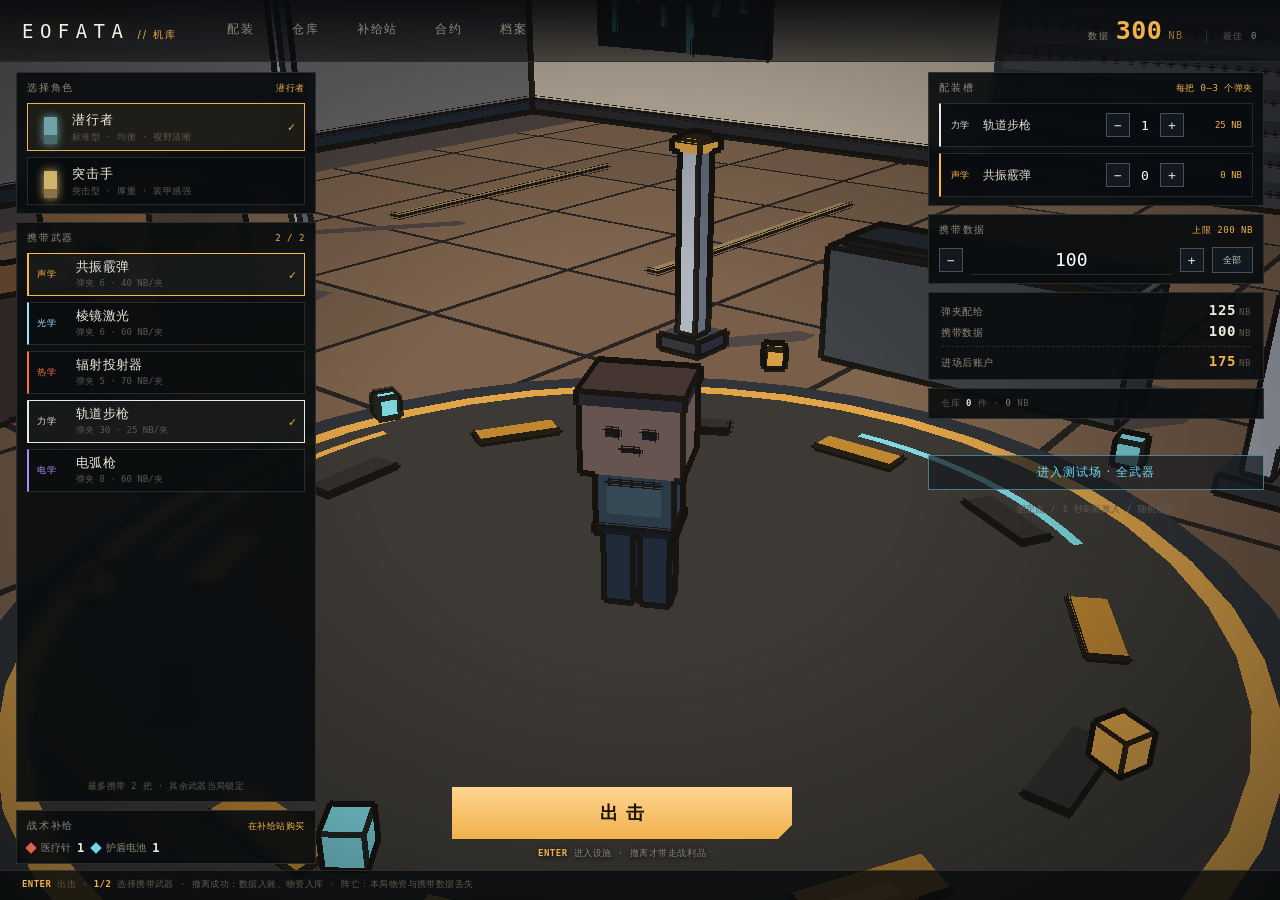
==== dev_web3d/index.html @ 10814435 "update 没更完的" ====
<!DOCTYPE html>
<html lang="zh-CN">
<head>
<meta charset="utf-8" />
<meta name="viewport" content="width=device-width, initial-scale=1, maximum-scale=1, user-scalable=no, viewport-fit=cover" />
<meta name="theme-color" content="#14171a" />
<meta name="mobile-web-app-capable" content="yes" />
<meta name="apple-mobile-web-app-capable" content="yes" />
<meta name="apple-mobile-web-app-status-bar-style" content="black-translucent" />
<meta name="apple-mobile-web-app-title" content="EOFATA" />
<link rel="manifest" href="manifest.json" />
<link rel="apple-touch-icon" href="icon-192.png" />
<title>EOFATA 3D — End of Future : ATA</title>
<link rel="icon" href="data:," />
<script>
  /* 触屏设备自动启用手机控件；?touch=1 强制预览，?touch=0 强制关闭 */
  (function () {
    var q = new URLSearchParams(location.search);
    var mode = q.get('touch');
    var coarse = window.matchMedia && window.matchMedia('(pointer: coarse)').matches;
    var small = Math.min(window.innerWidth, window.innerHeight) < 820;
    var touch = mode === '1' || (mode !== '0' &&
      (coarse || ('ontouchstart' in window && small) || (navigator.maxTouchPoints > 0 && small)));
    window.__touchMode = !!touch;
    if (touch) document.documentElement.classList.add('touch-ui');
    var standalone = (window.matchMedia &&
      (window.matchMedia('(display-mode: standalone)').matches ||
       window.matchMedia('(display-mode: fullscreen)').matches)) ||
      window.navigator.standalone === true;
    if (standalone) document.documentElement.classList.add('standalone');
  })();
</script>
<link rel="stylesheet" href="css/app.css?v=20261124b" />
</head>
<body>
<div id="app">
  <canvas id="gl"></canvas>
  <div id="hitmark"></div>
  <div id="dmgFlash"></div>

  <div id="hud" class="hidden">
    <div class="dmg-layer" id="dmgLayer"></div>
    <div class="hud-tl">
      <div class="vbar shd"><i id="shdFill"></i><span class="lab">SHD</span><span class="num" id="shdNum">60</span></div>
      <div class="vbar hp"><i id="hpFill"></i><span class="lab">VIT</span><span class="num" id="hpNum">100</span></div>
      <div class="vbar sta"><i id="staFill"></i></div>
    </div>

    <div class="minimap" id="minimapWrap">
      <canvas id="minimap"></canvas>
    </div>

    <div class="hud-tr">
      <div class="data-box"><span>数据</span><b id="dataNum">0</b><em>NB</em></div>
      <div class="stat"><span>KILL</span><b id="kills">0</b></div>
      <div class="stat"><span>LOOT</span><b id="loot">0</b></div>
      <div class="stat"><span>TIME</span><b id="timer">00:00</b></div>
      <div class="cam" id="camInfo">70° · 60fps</div>
    </div>

    <div class="hud-tc">
      <div class="objective" id="objective"><i></i><span id="objText">撤离点</span></div>
    </div>

    <div class="hud-br">
      <div class="wtag" id="wTag">声学</div>
      <div class="wname" id="wName">共振霰弹</div>
      <div class="wammo"><b id="wMag">6</b><i>/</i><span id="wRes">2</span></div>
      <div class="reload hidden" id="reloadWrap"><i id="reloadFill"></i></div>
    </div>

    <div class="hud-bl">
      <div class="slot-list" id="slots"></div>
    </div>

    <div class="ex-wrap" id="extractWrap">
      <div class="ex-label">// 撤离同步中</div>
      <div class="ex-bar"><i id="exFill"></i></div>
    </div>

    <div class="ex-wrap respawn-wrap" id="respawnWrap">
      <div class="ex-label">// 刷新敌人</div>
      <div class="ex-bar"><i id="respawnFill"></i></div>
    </div>

    <div class="hud-bc">
      <div class="prompt hidden" id="prompt"></div>
    </div>

    <div class="dbg" id="dbg">dbg</div>

    <!-- ================= 触屏双摇杆 ================= -->
    <div id="touchControls" class="touch-controls">
      <div class="stick-pad stick-move" id="stickMove" role="group" aria-label="移动摇杆">
        <div class="stick-base"><i class="stick-inner"></i></div>
      </div>
      <div class="stick-pad stick-aim" id="stickAim" role="group" aria-label="射击摇杆">
        <div class="stick-base"><i class="stick-inner"></i></div>
      </div>
      <div class="touch-actions">
        <button type="button" class="touch-btn" data-touch-act="reload">换弹</button>
        <button type="button" class="touch-btn" data-touch-act="loot">拾取</button>
        <button type="button" class="touch-btn" data-touch-act="inventory">背包</button>
        <button type="button" class="touch-btn" data-touch-act="pause">暂停</button>
      </div>
    </div>

    <div class="hint">
      <b>WASD</b> 移动 · <b>SHIFT</b> 奔跑 · <b>左键</b> 射击 · <b>R</b> 换弹 · <b>1/2</b> 换枪
      · <b>F</b> 拾取 · <b>TAB</b> 背包 · <b>P</b> 暂停
    </div>
  </div>

  <!-- ================= 大厅 / 机库 ================= -->
  <div id="lobby" class="hidden">
    <div class="lobby-top">
      <div class="lobby-brand">EOFATA<span>// 机库</span></div>
      <div class="lobby-tabs" id="lobbyTabs"></div>
      <div class="lobby-money">
        <span>数据</span><b id="lobbyBank">300</b><em>NB</em>
        <span class="lobby-best">最佳 <i id="lobbyBest">0</i></span>
      </div>
      <button type="button" class="fs-btn" data-fullscreen>全屏</button>
    </div>

    <div class="lobby-main">
      <div class="lobby-left">
        <div class="panel-sec">
          <div class="sec-head">选择角色 <em id="lobbyCharName">潜行者</em></div>
          <div class="char-list" id="lobbyChars"></div>
        </div>

        <div class="panel-sec grow">
          <div class="sec-head">携带武器 <em id="lobbyPick">0 / 2</em></div>
          <div class="weapon-list" id="lobbyWeapons"></div>
          <div class="weapon-tip">最多携带 2 把 · 其余武器当局锁定</div>
        </div>

        <div class="panel-sec">
          <div class="sec-head">战术补给 <em>在补给站购买</em></div>
          <div class="kit-line" id="lobbyKit"></div>
        </div>
      </div>

      <div class="lobby-center">
        <div class="launch-zone">
          <div class="lobby-warn" id="lobbyWarn"></div>
          <button id="lobbyStart" class="launch-btn dis">出击</button>
          <div class="launch-hint"><b>ENTER</b> 进入设施 · 撤离才带走战利品</div>
        </div>
      </div>

      <div class="lobby-right">
        <div class="panel-sec">
          <div class="sec-head">配装槽 <em>每把 0–3 个弹夹</em></div>
          <div class="load-list" id="lobbyLoad"></div>
        </div>

        <div class="panel-sec">
          <div class="sec-head">携带数据 <em id="lobbyCarryMax">上限 0 NB</em></div>
          <div class="carry-row">
            <button class="lr-btn" id="carryMinus">−</button>
            <span class="carry-num" id="lobbyCarry">0</span>
            <button class="lr-btn" id="carryPlus">+</button>
            <button class="lr-all" id="carryAll">全部</button>
          </div>
        </div>

        <div class="calc">
          <div class="calc-row"><span>弹夹配给</span><b id="lobbyCost">0</b><em>NB</em></div>
          <div class="calc-row"><span>携带数据</span><b id="lobbyCarryCost">0</b><em>NB</em></div>
          <div class="calc-row total"><span>进场后账户</span><b id="lobbyRemain">300</b><em>NB</em></div>
        </div>

        <div class="stash-line">仓库 <b id="lobbyStashCount">0</b> 件 · <i id="lobbyStashValue">0</i> NB</div>
        <div class="lobby-msg" id="lobbyMsg"></div>
        <button class="btn test-entry" id="testMapBtn">进入测试场 · 全武器</button>
        <div class="test-hint">固定点 / 1 秒刷新敌人 / 随机物资</div>
      </div>

      <!-- ---------- 仓库 ---------- -->
      <div class="tab-pane" id="paneStash">
        <div class="pane-head">
          <div class="pane-title">仓库<span>// STASH</span></div>
          <div class="pane-meta">
            <span>数据 <b id="stashBank">0</b> NB</span>
            <span>物资 <b id="stashCount">0</b> 件 · <b id="stashValue">0</b> NB</span>
            <span>占格 <b id="stashCells">0 / 96</b></span>
          </div>
        </div>
        <div class="stash-body">
          <div class="stash-grid" id="stashGrid">
            <div class="stash-items" id="stashItems"></div>
          </div>
          <div class="stash-list-mobile" id="stashListMobile"></div>
          <div class="stash-side">
            <div class="detail-box" id="stashDetail">
              <div class="dt-empty">仓库物资会跨局保存<br><span>右键单件立即分解</span></div>
            </div>
            <div class="sec-head">品质分布 <em>件 / 价值</em></div>
            <div class="stash-break" id="stashBreak"></div>
            <div class="side-actions">
              <button class="btn" id="stashSort">整理仓库</button>
              <button class="btn danger" id="stashAll">全部拆解</button>
            </div>
            <div class="pane-msg" id="stashMsg"></div>
            <div class="pane-tip">右键单件 → 立即分解（不消耗时间）<br>左键查看详情 · 撤离成功才会入库</div>
          </div>
        </div>
      </div>

      <!-- ---------- 补给站 ---------- -->
      <div class="tab-pane" id="paneShop">
        <div class="pane-head">
          <div class="pane-title">补给站<span>// QUARTERMASTER</span></div>
          <div class="pane-meta"><span>数据 <b id="shopBank">0</b> NB</span></div>
        </div>
        <div class="shop-body">
          <div class="shop-col">
            <div class="sec-head">战术补给 <em>带进局内，用掉才消耗</em></div>
            <div class="shop-list" id="shopSupplies"></div>
            <div class="pane-tip">按件购买，撤离后未使用的补给保留；阵亡则丢失。</div>
            <div class="shop-note">
              <div class="sec-head">使用方式</div>
              <div class="rule-list">
                <div><b>打开背包</b>局内按 TAB 打开背包</div>
                <div><b>战术道具</b>在右侧列表里点击使用</div>
                <div><b>不耗数据</b>补给回复不消耗本局数据</div>
              </div>
            </div>
          </div>
          <div class="shop-col">
            <div class="sec-head">永久强化 <em>全部角色生效</em></div>
            <div class="shop-list" id="shopAugments"></div>
            <div class="pane-tip">强化永久保留，每级效果叠加。</div>
          </div>
        </div>
        <div class="pane-msg" id="shopMsg"></div>
      </div>

      <!-- ---------- 合约 ---------- -->
      <div class="tab-pane" id="paneContracts">
        <div class="pane-head">
          <div class="pane-title">合约<span>// CONTRACTS</span></div>
          <div class="pane-meta"><span>数据 <b id="contractBank">0</b> NB</span></div>
        </div>
        <div class="contract-body">
          <div class="contract-list" id="contractList"></div>
          <div class="contract-side">
            <div class="panel-sec">
              <div class="sec-head">合约规则</div>
              <div class="rule-list">
                <div><b>单局类</b>取历史最好的一次成绩</div>
                <div><b>累计类</b>跨局持续累加</div>
                <div><b>领取</b>奖励直接进入数据账户</div>
              </div>
            </div>
            <div class="panel-sec">
              <div class="sec-head">本轮进度 <em id="contractEpoch">ROUND 1</em></div>
              <div class="cts-row"><span>已领取</span><b id="contractClaimed">0 / 3</b></div>
              <div class="cts-row"><span>累计奖励</span><b id="contractReward">0 NB</b></div>
              <div class="cts-bar"><i id="contractFill"></i></div>
            </div>
            <button class="btn" id="contractReroll">完成并领取全部合约后可刷新</button>
            <div class="pane-tip">完成合约后回到机库，在本页领取数据奖励。</div>
          </div>
        </div>
      </div>

      <!-- ---------- 档案 ---------- -->
      <div class="tab-pane" id="paneArchive">
        <div class="pane-head">
          <div class="pane-title">档案<span>// ARCHIVE</span></div>
          <div class="pane-meta"><span>出击记录与永久成长</span></div>
        </div>
        <div class="archive-body">
          <div class="archive-left">
            <div class="arc-grid">
              <div class="arc-stat"><span>出击</span><b id="arcRuns">0</b></div>
              <div class="arc-stat"><span>撤离</span><b id="arcExtracts">0</b></div>
              <div class="arc-stat"><span>失联</span><b id="arcDeaths">0</b></div>
              <div class="arc-stat"><span>撤离率</span><b id="arcRate">0%</b></div>
              <div class="arc-stat"><span>击杀</span><b id="arcKills">0</b></div>
              <div class="arc-stat"><span>拾取</span><b id="arcLooted">0</b></div>
              <div class="arc-stat"><span>分解</span><b id="arcDismantled">0</b></div>
              <div class="arc-stat"><span>最佳带出</span><b id="arcBestHaul">0</b></div>
              <div class="arc-stat"><span>单局最多击杀</span><b id="arcBestKills">0</b></div>
              <div class="arc-stat"><span>总时长</span><b id="arcTime">00:00</b></div>
            </div>
            <div class="sec-head">永久强化</div>
            <div class="arc-augs" id="arcAugs"></div>
            <div class="sec-head">出击记录</div>
            <div class="hist-head"><span>结果</span><span>击杀</span><span>物资</span><span>数据</span><span>带出</span><span>用时</span></div>
            <div class="hist" id="arcHistory"></div>
          </div>
          <div class="archive-right">
            <div class="panel-sec">
              <div class="sec-head">当前配装</div>
              <div class="arc-loadout" id="arcLoadout"></div>
            </div>
            <div class="panel-sec">
              <div class="sec-head">战术补给 / 仓库</div>
              <div class="arc-kit" id="arcKit"></div>
              <div class="arc-cap-label" id="arcStashLabel">仓库 0 / 96</div>
              <div class="arc-cap"><i id="arcStashFill"></i></div>
            </div>
            <div class="panel-sec">
              <div class="sec-head">默认镜头俯角</div>
              <div class="chip-row" id="arcCam"></div>
              <div class="sec-head" style="margin-top:10px">存档</div>
              <button class="btn danger" id="archiveWipe">清空存档</button>
            </div>
            <div class="pane-tip">清空后账户、仓库、强化、合约全部回到新档状态。</div>
          </div>
        </div>
      </div>
    </div>

    <div class="lobby-foot" id="lobbyFootHint">
      <b>ENTER</b> 出击 · <b>1/2</b> 选择携带武器 · 撤离成功：数据入账、物资入库 · 阵亡：本局物资与携带数据丢失    </div>
  </div>

  <!-- ================= 局内背包 ================= -->
  <div id="inventory" class="overlay hidden">
    <div class="inv-panel">
      <div class="inv-head">
        <span class="inv-title">背包 / INVENTORY</span>
        <span class="inv-cap"><em id="invCount">0</em> / <span id="invCap">24</span> 格</span>
        <span class="inv-data">数据 <b id="invData">0</b> NB</span>
        <button class="x-btn" id="invClose">TAB / ESC</button>
      </div>
      <div class="inv-body">
        <div class="inv-grid-wrap">
          <div class="inv-grid" id="invGrid">
            <div class="inv-items" id="invItems"></div>
            <div class="inv-drop" id="invDrop"></div>
          </div>
          <div class="inv-keys">左键拖动 · <b>R</b> 旋转 · 右键分解 · 移动会中断操作</div>
        </div>
        <div class="inv-side">
          <div class="chest-panel hidden" id="chestPanel">
            <div class="chest-head">
              <span class="chest-title">物资箱 / CONTAINER</span>
              <span class="chest-cap"><em id="chestCount">0</em> / <span id="chestCap">16</span> 格</span>
            </div>
            <div class="chest-status-row">
              <span id="chestStatus">搜索中 0 / 0</span>
              <span class="chest-status-hint">从上到下 · 从左到右</span>
            </div>
            <div class="inv-grid chest-grid" id="chestGrid">
              <div class="inv-items" id="chestItems"></div>
            </div>
            <div class="chest-actions">
              <button type="button" class="dt-btn" id="chestTakeAll">全部拿走</button>
              <button type="button" class="dt-btn" id="chestStoreAll">全部存入</button>
              <button type="button" class="dt-btn danger" id="chestClose">关闭</button>
            </div>
            <div class="chest-hint">拖拽或点击箱子物品 → 背包 · 拖拽背包物品 → 箱子</div>
          </div>
          <div class="detail-box" id="invDetail">
            <div class="dt-empty">左键拖动 · R 旋转 · 右键分解<br><span>物品尺寸固定，可自由摆放</span></div>
          </div>
          <div class="side-sec">
            <div class="sec-head">弹药压装 <em>备弹上限 2 夹</em></div>
            <div class="craft-list" id="craftList"></div>
          </div>
          <div class="side-sec">
            <div class="sec-head">战术道具 <em>补给站购买</em></div>
            <div class="kit-list" id="kitList"></div>
          </div>
          <div class="action-progress hidden" id="actionProg">
            <div class="ap-label" id="apLabel">分解中</div>
            <div class="ap-bar"><i id="apFill"></i></div>
          </div>
          <button class="action-btn dis" id="healBtn"></button>
        </div>
      </div>
    </div>
  </div>

  <!-- ================= 暂停 ================= -->
  <div id="pause" class="screen hidden">
    <div class="mini-panel">
      <div class="mini-tag">// MISSION PAUSED</div>
      <div class="mini-title">行动暂停</div>
      <button class="btn primary" id="resumeBtn">继续行动</button>
      <button class="btn touch-only fs-only" data-fullscreen>全屏切换</button>
      <button class="btn" id="abandonBtn">放弃行动 · 返回机库</button>
      <div class="mini-foot">P / ESC 继续</div>
    </div>
  </div>

  <!-- ================= 结算 ================= -->
  <div id="endScreen" class="hidden">
    <div class="end-panel">
      <div class="end-tag" id="endTag">// EXTRACTION</div>
      <div class="end-title" id="endTitle">撤离成功</div>
      <div class="end-grid" id="endBody"></div>
      <div class="end-note" id="endNote"></div>
      <div class="end-contract" id="endContracts"></div>
      <button id="againBtn">返回机库</button>
    </div>
  </div>

  <!-- 全屏 / 添加到主屏幕说明 -->
  <div id="fsHelp" class="hint-modal hidden">
    <div class="hint-card">
      <div class="mini-tag">// FULLSCREEN</div>
      <div class="mini-title">全屏运行</div>
      <div class="hint-copy" id="fsHelpText"></div>
      <button type="button" class="btn primary" id="fsHelpClose">知道了</button>
    </div>
  </div>

  <div class="toast" id="toast"></div>
  <div class="flash" id="flash"></div>

  <!-- 竖屏遮罩：手机端只支持横屏 -->
  <div id="rotateHint" class="rotate-hint">
    <div class="rotate-card">
      <div class="rotate-icon"><i></i></div>
      <div class="rotate-title">请旋转至横屏</div>
      <div class="rotate-sub">EOFATA 手机端目前只支持横屏</div>
      <button type="button" id="rotateBtn" class="rotate-btn">全屏并锁定横屏</button>
      <div id="rotateStatus" class="rotate-status">如果浏览器不支持自动旋转，请手动横握手机</div>
    </div>
  </div>
  <div id="loading">载入中…</div>
</div>

<script>
  window.__errs = [];
  window.addEventListener('error', function (e) {
    window.__errs.push((e.message || 'err') + ' @' + (e.filename || '') + ':' + (e.lineno || 0));
    document.title = 'ERR: ' + window.__errs.join(' | ').slice(0, 400);
  });
</script>
<script src="js/config.js?v=20261124b"></script>
<script src="js/items.js?v=20261124b"></script>
<script src="js/grid.js?v=20261124b"></script>
<script src="js/store.js?v=20261124b"></script>
<script src="js/models.js?v=20261124b"></script>
<script src="js/world.js?v=20261124b"></script>
<script src="js/hangar.js?v=20261124b"></script>
<script src="js/gl.js?v=20261124b"></script>
<script src="js/asset.js?v=20261124b"></script>
<script src="js/ui.js?v=20261124b"></script>
<script src="js/mobile.js?v=20261124b"></script>
<script src="js/minimap.js?v=20261124b"></script>
<script src="js/hud.js?v=20261124b"></script>
<script src="js/inventory.js?v=20261124b"></script>
<script src="js/stash.js?v=20261124b"></script>
<script src="js/shop.js?v=20261124b"></script>
<script src="js/contracts.js?v=20261124b"></script>
<script src="js/lobby.js?v=20261124b"></script>
<script src="js/touch.js?v=20261124b"></script>
<script src="js/game.js?v=20261124b"></script>
<script src="js/selftest.js?v=20261124b"></script>
</body>
</html>
---- dev_web3d/css/app.css ----
/* ============================================================
   EOFATA 3D — HUD / 大厅 / 仓库 / 背包
   暖色工业 + 琥珀主光，和 3D 场景的低多边形暖色调一致
   ============================================================ */

:root {
  --amber: #f0b04c;
  --amber-dim: #9b7433;
  --ice: #6fd8ef;
  --red: #e2604f;
  --green: #5ad46a;
  --txt: #e8e2d6;
  --dim: #8f8778;
  --dim2: #5f594f;
  --line: rgba(240, 236, 226, .13);
  --line2: rgba(240, 236, 226, .26);
  --ink: #14171a;
  --panel: rgba(10, 13, 16, .93);
  --panel2: rgba(8, 10, 12, .96);
  --mono: "JetBrains Mono", "Cascadia Mono", Consolas, "Noto Sans Mono CJK SC", monospace;
  --font: "Noto Sans SC", "Microsoft YaHei", system-ui, sans-serif;
}

* { margin: 0; padding: 0; box-sizing: border-box; }

html, body {
  width: 100%; height: 100%; overflow: hidden;
  background: #14171a;
  font-family: var(--font);
  color: var(--txt);
  user-select: none;
}

.hidden { display: none !important; }

#app { position: fixed; inset: 0; }
#gl { position: absolute; inset: 0; width: 100%; height: 100%; display: block; cursor: default; }
/* 局内战斗隐藏系统鼠标：枪械朝向即瞄准方向；背包/暂停/结算覆盖层上自动恢复 */
body.combat #gl { cursor: none; }

/* ================= 受伤 / 命中 ================= */

#dmgFlash {
  position: absolute; inset: 0; pointer-events: none; z-index: 30;
  box-shadow: inset 0 0 120px rgba(200, 40, 30, 0);
  transition: box-shadow .25s ease-out;
}
#dmgFlash.hit {
  box-shadow: inset 0 0 140px rgba(200, 40, 30, .75);
  transition: box-shadow .02s;
}

/* ================= HUD ================= */
#hud { position: absolute; inset: 0; pointer-events: none; z-index: 20; }

.hud-tl { position: absolute; left: 26px; top: 22px; width: 260px; }
.vbar {
  position: relative; height: 16px; margin-bottom: 6px;
  background: rgba(10, 12, 14, .55);
  border: 1px solid rgba(240, 236, 226, .18);
  overflow: hidden;
}
.vbar i {
  position: absolute; left: 0; top: 0; bottom: 0; width: 100%;
  transition: width .12s linear;
}
.vbar.hp i { background: linear-gradient(90deg, #b23b34, #e2604f); }
.vbar.shd i { background: linear-gradient(90deg, #2f6f8f, #6fd8ef); }
.vbar.sta { height: 6px; }
.vbar.sta i { background: #d8c27a; }
.vbar .lab { position: absolute; left: 6px; top: -1px; font-size: 10px; letter-spacing: .12em; color: rgba(255,255,255,.55); font-family: var(--mono); }
.vbar .num { position: absolute; right: 6px; top: -1px; font-size: 11px; color: #f7f2e6; font-family: var(--mono); }

.hud-tr {
  position: absolute; right: 22px; top: 18px; text-align: right;
  padding: 10px 14px 8px; min-width: 150px;
  background: linear-gradient(180deg, rgba(9, 11, 13, .62), rgba(9, 11, 13, .28));
  border-top: 1px solid rgba(240, 236, 226, .16);
  backdrop-filter: blur(2px);
}
.data-box {
  display: flex; align-items: baseline; justify-content: flex-end; gap: 6px;
  margin-bottom: 10px; padding-bottom: 8px; border-bottom: 1px solid var(--line);
}
.data-box span { font-size: 9px; letter-spacing: .3em; color: var(--dim); font-family: var(--mono); }
.data-box b { font-size: 26px; line-height: 1; color: var(--amber); font-family: var(--mono); letter-spacing: .02em; }
.data-box em { font-style: normal; font-size: 10px; color: var(--amber-dim); font-family: var(--mono); }
.stat { font-size: 11px; letter-spacing: .18em; color: rgba(232, 226, 214, .5); margin-bottom: 3px; font-family: var(--mono); }
.stat b { color: #e8e2d6; font-size: 14px; margin-left: 8px; letter-spacing: 0; }
.cam { margin-top: 10px; font-size: 11px; color: #f0b04c; opacity: .8; letter-spacing: .1em; font-family: var(--mono); }

/* 小地图 / 雷达 */
.minimap {
  --mm: clamp(124px, 18vmin, 176px);
  position: absolute; left: 26px; top: 88px;
  width: var(--mm); height: var(--mm);
  background: rgba(6, 9, 11, .58);
  border: 1px solid rgba(240, 236, 226, .16);
  border-top: 2px solid rgba(240, 176, 76, .55);
  box-shadow: inset 0 0 34px rgba(0, 0, 0, .55);
  pointer-events: none;
  overflow: hidden;
}
.minimap canvas { display: block; width: 100%; height: 100%; }

/* 伤害跳字 */
.dmg-layer {
  position: absolute; inset: 0;
  overflow: hidden; pointer-events: none;
}
.dmgnum {
  position: absolute; left: 0; top: 0;
  font-family: var(--mono);
  font-size: 14px; font-weight: 700; line-height: 1;
  color: #ffe6b0;
  text-shadow: 0 0 7px rgba(0, 0, 0, .85), 0 1px 0 #000, 0 0 2px #000;
  transform: translate(-50%, -50%);
  will-change: transform, opacity;
  white-space: nowrap;
  -webkit-user-select: none; user-select: none;
}
.dmgnum.big { font-size: 18px; }
html.touch-ui .dmgnum { font-size: 12px; }
html.touch-ui .dmgnum.big { font-size: 15px; }

.hud-br {
  position: absolute; right: 26px; bottom: 26px; min-width: 210px;
  text-align: right; padding: 12px 14px;
  background: linear-gradient(180deg, rgba(14, 16, 19, 0), rgba(14, 16, 19, .62));
  border-right: 2px solid rgba(240, 176, 76, .55);
}
.wtag { font-size: 10px; letter-spacing: .3em; color: #f0b04c; font-family: var(--mono); }
.wname { font-size: 19px; letter-spacing: .06em; margin: 2px 0 6px; }
.wammo { font-size: 15px; color: rgba(232, 226, 214, .6); font-family: var(--mono); }
.wammo b { font-size: 30px; color: #fff; letter-spacing: -.02em; }
.wammo i { margin: 0 4px; font-style: normal; opacity: .4; }
.reload { height: 3px; margin-top: 8px; background: rgba(255,255,255,.12); }
.reload i { display: block; height: 100%; width: 0; background: #6fd8ef; }

/* 撤离目标指示 */
.hud-tc { position: absolute; left: 50%; top: 16px; transform: translateX(-50%); }
.objective {
  display: flex; align-items: center; gap: 7px;
  padding: 5px 12px; background: rgba(9, 11, 13, .62);
  border: 1px solid var(--line);
  font-family: var(--mono); font-size: 10px; letter-spacing: .1em; color: var(--dim);
}
.objective i {
  width: 6px; height: 6px; flex: 0 0 auto; background: var(--amber);
  transform: rotate(45deg); box-shadow: 0 0 8px rgba(240, 176, 76, .8);
}
.objective.on { border-color: var(--amber); color: #f6e3b8; }
.objective.on i { animation: objPulse 1.1s ease-in-out infinite; }
@keyframes objPulse { 0%, 100% { opacity: .45; } 50% { opacity: 1; } }

/* 左下武器槽 */
.hud-bl { position: absolute; left: 26px; bottom: 24px; display: flex; gap: 8px; pointer-events: auto; }
.slot {
  width: 118px; padding: 8px 10px; cursor: pointer;
  border: 1px solid var(--line); background: rgba(8, 10, 12, .74);
  opacity: .62; transition: opacity .12s, border-color .12s;
  border-left: 2px solid var(--wc, #888);
}
.slot:hover { opacity: .8; }
.slot.on { opacity: 1; border-color: var(--wc); background: rgba(20, 24, 28, .8); }
.slot .s-top { display: flex; justify-content: space-between; align-items: baseline; }
.slot .s-key { font-family: var(--mono); font-size: 9px; color: var(--dim); }
.slot .s-tag { font-family: var(--mono); font-size: 9px; color: var(--wc); letter-spacing: .1em; }
.slot .s-name { font-size: 12px; margin: 3px 0 2px; white-space: nowrap; overflow: hidden; text-overflow: ellipsis; }
.slot .s-ammo { font-family: var(--mono); font-size: 11px; color: rgba(232,226,214,.6); }
.slot .s-ammo b { color: #fff; font-size: 15px; }

/* 撤离 */
.ex-wrap {
  position: absolute; left: 50%; bottom: 112px; width: 320px; margin-left: -160px;
  opacity: 0; transition: opacity .2s; text-align: center;
}
.ex-wrap.on { opacity: 1; }
.ex-label { font-size: 11px; letter-spacing: .3em; color: #f0b04c; margin-bottom: 6px; font-family: var(--mono); }
.ex-bar { height: 5px; background: rgba(255,255,255,.14); }
.ex-bar i { display: block; height: 100%; width: 0; background: #f0b04c; box-shadow: 0 0 12px rgba(240,176,76,.8); }
.respawn-wrap .ex-label { color: #6fd8ef; }
.respawn-wrap .ex-bar i { background: #6fd8ef; box-shadow: 0 0 12px rgba(111,216,239,.8); }

/* 交互提示 */
.hud-bc { position: absolute; left: 50%; bottom: 62px; transform: translateX(-50%); text-align: center; }
.prompt {
  display: inline-block; padding: 7px 16px; font-size: 12px; letter-spacing: .06em;
  background: rgba(10, 12, 14, .74); border-left: 2px solid var(--amber);
  color: #f3ede1; white-space: nowrap;
}
.prompt b { color: var(--amber); font-family: var(--mono); }

.hint {
  position: absolute; left: 50%; bottom: 16px; transform: translateX(-50%);
  font-size: 11px; color: rgba(232, 226, 214, .38); letter-spacing: .04em; white-space: nowrap;
}
.hint b { color: rgba(240, 176, 76, .8); font-weight: 500; }

.dbg {
  position: absolute; left: 26px; bottom: 128px;
  font-size: 11px; color: rgba(120, 220, 255, .75); letter-spacing: .05em;
  display: none; font-family: var(--mono);
}
.dbg.on { display: block; }

/* ================= 通用控件 ================= */
.btn {
  display: inline-block; padding: 8px 14px; font: inherit; font-size: 12px; letter-spacing: .08em;
  color: var(--txt); background: rgba(20, 25, 30, .7);
  border: 1px solid var(--line2); cursor: pointer;
  transition: border-color .12s, color .12s, background .12s, opacity .12s;
}
.btn:hover { border-color: var(--amber); color: var(--amber); }
.btn.primary { background: linear-gradient(180deg, #ffd08a, #f0b04c); color: #1a1409; border: 0; font-weight: 700; }
.btn.primary:hover { filter: brightness(1.08); color: #1a1409; }
.btn.danger { color: #d9a29b; border-color: rgba(226, 96, 79, .45); }
.btn.danger:hover { color: #ff8f80; border-color: var(--red); background: rgba(226, 96, 79, .08); }
.btn.dis, .btn:disabled { opacity: .4; cursor: not-allowed; }
.btn.dis:hover, .btn:disabled:hover { border-color: var(--line2); color: var(--txt); }
.btn-mini {
  padding: 4px 10px; font: inherit; font-size: 10px; letter-spacing: .08em;
  background: transparent; color: var(--amber); border: 1px solid var(--amber-dim);
  cursor: pointer; white-space: nowrap;
}
.btn-mini:hover { border-color: var(--amber); background: rgba(240, 176, 76, .1); }
.btn-mini:disabled { opacity: .35; cursor: default; }
.x-btn {
  margin-left: auto; background: transparent; border: 1px solid var(--line2); color: var(--dim);
  font-family: var(--mono); font-size: 10px; letter-spacing: .12em; padding: 5px 9px; cursor: pointer;
}
.x-btn:hover { color: var(--red); border-color: var(--red); }
.chip {
  padding: 5px 11px; font: inherit; font-size: 11px; font-family: var(--mono);
  background: rgba(12, 16, 20, .8); border: 1px solid var(--line); color: var(--dim); cursor: pointer;
}
.chip.on { border-color: var(--amber); color: var(--amber); background: rgba(240, 176, 76, .1); }
.chip-row { display: flex; gap: 6px; flex-wrap: wrap; margin: 8px 0 4px; }

.sec-head {
  display: flex; justify-content: space-between; align-items: baseline;
  font-family: var(--mono); font-size: 10px; letter-spacing: .18em; color: var(--dim);
  margin-bottom: 8px;
}
.sec-head em { font-style: normal; color: var(--amber); letter-spacing: .06em; font-size: 9px; }
.side-empty { font-size: 10px; color: var(--dim2); padding: 8px 0; }

.detail-box {
  border: 1px solid var(--line); background: rgba(8, 11, 14, .8);
  padding: 10px 12px; min-height: 104px; font-size: 11px; line-height: 1.7; color: var(--dim);
}
.detail-box .dt-empty { color: var(--dim2); font-size: 11px; line-height: 1.8; }
.detail-box .dt-empty span { font-size: 10px; color: #4b463e; }
.detail-box .dt-name { font-size: 13px; color: #f2ecdf; letter-spacing: .04em; margin-bottom: 6px; }
.detail-box .dt-line { display: flex; justify-content: space-between; gap: 8px; }
.detail-box .dt-line b { color: #fff; font-family: var(--mono); font-weight: 500; }
.detail-box .dt-hint { margin-top: 6px; font-size: 9px; color: var(--dim2); font-family: var(--mono); }

/* ================= Toast / 闪白 ================= */
.toast {
  position: fixed; left: 50%; top: 86px; transform: translateX(-50%) translateY(-6px);
  padding: 7px 18px; font-size: 12px; letter-spacing: .06em; z-index: 80;
  background: rgba(10, 12, 14, .86); border-left: 2px solid var(--amber);
  opacity: 0; pointer-events: none; transition: opacity .16s, transform .16s;
  white-space: nowrap; max-width: 76vw; overflow: hidden; text-overflow: ellipsis;
}
.toast.show { opacity: 1; transform: translateX(-50%) translateY(0); }
.toast.good { border-left-color: var(--green); color: #dcffd9; }
.toast.warn { border-left-color: var(--red); color: #ffd8d2; }

.flash {
  position: fixed; inset: 0; z-index: 65; background: #f0b04c;
  opacity: 0; pointer-events: none; transition: opacity .32s ease-out;
}
.flash.on { opacity: .5; transition: none; }

/* ================= 大厅 ================= */
#lobby {
  position: fixed; inset: 0; z-index: 30;
  display: flex; flex-direction: column;
  background: radial-gradient(ellipse at 50% 52%, rgba(10, 12, 14, 0) 30%, rgba(8, 10, 12, .55) 100%);
}
.lobby-top {
  height: 62px; flex: 0 0 auto;
  display: flex; align-items: center; gap: 22px; padding: 0 22px;
  background: linear-gradient(180deg, rgba(9, 11, 13, .95), rgba(9, 11, 13, .58));
  border-bottom: 1px solid var(--line);
}
.lobby-brand {
  font-family: var(--mono); font-size: 19px; letter-spacing: .34em; color: #f4efe3;
  text-shadow: 0 0 20px rgba(240, 176, 76, .25);
}
.lobby-brand span {
  font-family: var(--font); font-size: 10px; letter-spacing: .2em; color: var(--amber);
  margin-left: 8px; text-shadow: none;
}
.lobby-tabs { display: flex; gap: 2px; margin-left: 10px; }
.tab {
  padding: 8px 18px; font: inherit; font-size: 12px; letter-spacing: .12em;
  color: var(--dim); background: transparent; border: 0; border-bottom: 2px solid transparent;
  cursor: pointer; transition: color .12s, border-color .12s, background .12s;
}
.tab:hover { color: #f0e9da; background: rgba(255, 255, 255, .03); }
.tab.on { color: var(--amber); border-bottom-color: var(--amber); }
.lobby-money {
  margin-left: auto; display: flex; align-items: baseline; gap: 6px;
  font-family: var(--mono); font-size: 9px; letter-spacing: .18em; color: var(--dim);
}
.lobby-money b { font-size: 25px; color: var(--amber); letter-spacing: .02em; }
.lobby-money em { font-style: normal; font-size: 10px; color: var(--amber-dim); }
.lobby-money .lobby-best { margin-left: 16px; padding-left: 16px; border-left: 1px solid var(--line); color: var(--dim2); }
.lobby-money .lobby-best i { font-style: normal; color: var(--dim); }

.lobby-main {
  position: relative; flex: 1 1 auto; min-height: 0;
  display: grid; grid-template-columns: 300px minmax(0, 1fr) 336px;
  gap: 12px; padding: 10px 16px 6px;
}
.lobby-left, .lobby-right {
  display: flex; flex-direction: column; gap: 8px;
  min-height: 0; overflow: auto;
  scrollbar-width: thin; scrollbar-color: #2c3038 transparent;
}
.lobby-left::-webkit-scrollbar, .lobby-right::-webkit-scrollbar { width: 4px; }
.lobby-left::-webkit-scrollbar-thumb, .lobby-right::-webkit-scrollbar-thumb { background: #2c3038; }

.panel-sec {
  background: var(--panel); border: 1px solid var(--line);
  padding: 8px 10px; backdrop-filter: blur(4px);
}
.panel-sec.grow { flex: 1 1 auto; min-height: 0; display: flex; flex-direction: column; }
.panel-sec.grow .weapon-list { overflow: auto; }

.char-list { display: flex; flex-direction: column; gap: 6px; }
.char-card {
  display: flex; align-items: center; gap: 9px; padding: 6px 9px;
  border: 1px solid var(--line); background: rgba(9, 12, 15, .72);
  cursor: pointer; transition: border-color .12s, background .12s, transform .12s;
}
.char-card:hover { border-color: var(--line2); transform: translateX(2px); }
.char-card.on { border-color: var(--amber); background: rgba(240, 176, 76, .07); }
.char-icon {
  width: 26px; height: 34px; flex: 0 0 auto; position: relative;
  display: flex; align-items: flex-end; justify-content: center;
}
.char-icon i {
  display: block; width: 13px; height: 27px; background: var(--cc);
  box-shadow: 0 0 10px var(--cc), inset 0 -9px 0 rgba(0, 0, 0, .35);
}
.char-meta { display: flex; flex-direction: column; gap: 2px; min-width: 0; flex: 1; }
.char-name { font-size: 13px; color: #f0eade; letter-spacing: .06em; }
.char-role { font-family: var(--mono); font-size: 9px; color: var(--dim2); letter-spacing: .04em; }
.char-check { font-family: var(--mono); font-size: 12px; color: var(--amber); opacity: 0; }
.char-card.on .char-check { opacity: 1; }

.weapon-list { display: flex; flex-direction: column; gap: 6px; }
.weapon-tip {
  margin-top: auto; padding-top: 8px; text-align: center;
  font-family: var(--mono); font-size: 9px; letter-spacing: .04em; color: var(--dim2);
}
.wc {
  display: flex; align-items: center; gap: 9px; padding: 5px 8px;
  border: 1px solid var(--line); background: rgba(9, 12, 15, .7);
  cursor: pointer; position: relative; transition: border-color .12s, background .12s;
  border-left: 2px solid var(--wc, #888);
}
.wc:hover { border-color: var(--line2); background: rgba(14, 18, 22, .8); }
.wc.on { border-color: var(--wc); background: rgba(255, 255, 255, .04); }
.wc-tag { font-family: var(--mono); font-size: 9px; letter-spacing: .14em; color: var(--wc); width: 30px; flex: 0 0 auto; }
.wc-main { display: flex; flex-direction: column; gap: 1px; min-width: 0; flex: 1; }
.wc-name { font-size: 12.5px; color: #ece6d9; letter-spacing: .02em; }
.wc-stats { font-family: var(--mono); font-size: 9px; color: var(--dim2); }
.wc-check { font-family: var(--mono); font-size: 12px; color: var(--amber); opacity: 0; }
.wc.on .wc-check { opacity: 1; }

.kit-line { display: flex; flex-wrap: wrap; gap: 8px; }
.kit-chip { display: inline-flex; align-items: center; gap: 6px; font-size: 10px; color: var(--dim); }
.kit-chip i { width: 8px; height: 8px; background: var(--kc); transform: rotate(45deg); display: inline-block; }
.kit-chip b { color: #f0eade; font-family: var(--mono); font-size: 12px; }

.lobby-center { position: relative; min-width: 0; }
.launch-zone {
  position: absolute; left: 50%; bottom: 4px; transform: translateX(-50%);
  width: 340px; text-align: center;
}
.lobby-warn {
  min-height: 14px; font-family: var(--mono); font-size: 10px; letter-spacing: .06em;
  color: var(--amber); margin-bottom: 6px; text-shadow: 0 1px 4px rgba(0,0,0,.9);
}
.launch-btn {
  width: 100%; padding: 14px 20px; cursor: pointer;
  font: inherit; font-size: 18px; font-weight: 700; letter-spacing: .42em; text-indent: .42em;
  color: #1a1409; background: linear-gradient(180deg, #ffd58f, #f0b04c);
  border: 0; box-shadow: 0 8px 30px rgba(240, 176, 76, .25);
  clip-path: polygon(0 0, 100% 0, 100% calc(100% - 14px), calc(100% - 14px) 100%, 0 100%);
  transition: filter .15s, transform .15s;
}
.launch-btn:hover { filter: brightness(1.08); transform: translateY(-1px); }
.launch-btn.dis {
  background: #1c2126; color: #5c574d; box-shadow: none; cursor: not-allowed;
  border: 1px solid #2b333b; filter: none; transform: none;
}
.launch-hint {
  margin-top: 8px; font-family: var(--mono); font-size: 9px; letter-spacing: .06em;
  color: rgba(232, 226, 214, .5); text-shadow: 0 1px 4px rgba(0,0,0,.9);
}
.launch-hint b { color: var(--amber); }

.load-list { display: flex; flex-direction: column; gap: 6px; }
.load-row {
  display: flex; align-items: center; gap: 6px; padding: 8px 10px;
  border: 1px solid var(--line); background: rgba(9, 12, 15, .74);
  border-left: 2px solid var(--wc, #555); min-height: 44px;
}
.load-row.empty { border-style: dashed; opacity: .45; }
.lr-tag { font-family: var(--mono); font-size: 9px; color: var(--wc); width: 26px; }
.lr-name { flex: 1; font-size: 12px; color: #e6dfd1; white-space: nowrap; overflow: hidden; text-overflow: ellipsis; }
.lr-hint { font-family: var(--mono); font-size: 9px; color: var(--dim2); }
.lr-btn {
  width: 24px; height: 24px; flex: 0 0 auto; background: #111820; border: 1px solid var(--line2);
  color: #e6dfd1; font-family: var(--mono); font-size: 13px; line-height: 1; cursor: pointer;
}
.lr-btn:hover { border-color: var(--amber); color: var(--amber); }
.lr-num { width: 18px; text-align: center; font-family: var(--mono); font-size: 13px; color: #fff; }
.lr-cost { width: 52px; text-align: right; font-family: var(--mono); font-size: 9px; color: var(--amber); }

.carry-row { display: flex; align-items: center; gap: 8px; }
.carry-num {
  flex: 1; text-align: center; font-family: var(--mono); font-size: 18px; color: #fff;
  padding: 4px 0; border-bottom: 1px solid var(--line);
}
.lr-all {
  height: 26px; padding: 0 10px; background: #111820; border: 1px solid var(--line2);
  color: #cfc8ba; font-family: var(--mono); font-size: 9px; letter-spacing: .08em; cursor: pointer;
}
.lr-all:hover { border-color: var(--amber); color: var(--amber); }

.calc {
  border: 1px solid var(--line); background: var(--panel);
  padding: 9px 12px; display: flex; flex-direction: column; gap: 4px;
}
.calc-row { display: flex; align-items: baseline; justify-content: space-between; font-size: 10px; color: var(--dim); letter-spacing: .06em; }
.calc-row b { font-family: var(--mono); font-size: 14px; color: #f0eade; margin-left: auto; }
.calc-row em { font-style: normal; font-family: var(--mono); font-size: 9px; color: var(--dim2); margin-left: 3px; }
.calc-row.total { border-top: 1px dashed var(--line); padding-top: 6px; margin-top: 2px; }
.calc-row.total b { color: var(--amber); }
.stash-line {
  font-family: var(--mono); font-size: 9px; letter-spacing: .06em; color: var(--dim2);
  padding: 8px 12px; border: 1px solid var(--line); background: var(--panel);
}
.stash-line b { color: #e9e2d5; }
.stash-line i { font-style: normal; color: var(--dim); }
.test-entry {
  width: 100%; margin-top: 6px;
  color: var(--ice); border-color: rgba(111, 216, 239, .5);
}
.test-entry:hover { border-color: var(--ice); color: #d9fbff; background: rgba(111, 216, 239, .08); }
.test-hint {
  margin-top: 5px; text-align: center;
  font-family: var(--mono); font-size: 9px; letter-spacing: .04em; color: var(--dim2);
}
.lobby-msg { min-height: 14px; font-family: var(--mono); font-size: 10px; color: var(--red); text-align: center; }

.lobby-foot {
  flex: 0 0 auto; padding: 7px 22px 9px; border-top: 1px solid var(--line);
  font-family: var(--mono); font-size: 9px; letter-spacing: .05em; color: var(--dim2);
  background: rgba(8, 10, 12, .8);
}
.lobby-foot b { color: var(--amber); }

/* 内页 */
.tab-pane {
  display: none; position: absolute; inset: 10px 18px 8px; z-index: 5;
  flex-direction: column; min-height: 0;
  background: linear-gradient(180deg, rgba(10, 13, 16, .992), rgba(6, 8, 10, .998));
  border: 1px solid var(--line2);
  box-shadow: 0 24px 80px rgba(0, 0, 0, .55);
  clip-path: polygon(0 16px, 16px 0, 100% 0, 100% calc(100% - 16px), calc(100% - 16px) 100%, 0 100%);
}
.tab-pane.on { display: flex; }
#lobby.pane-mode .lobby-left,
#lobby.pane-mode .lobby-right,
#lobby.pane-mode .lobby-center { display: none; }
#lobby.pane-mode .lobby-main { display: block; }

.pane-head {
  flex: 0 0 auto; display: flex; align-items: center; gap: 20px;
  padding: 13px 18px; border-bottom: 1px solid var(--line);
  background: linear-gradient(90deg, rgba(240, 176, 76, .06), transparent 60%);
}
.pane-title { font-family: var(--mono); font-size: 16px; letter-spacing: .32em; color: #f4efe3; }
.pane-title span { font-family: var(--font); font-size: 10px; letter-spacing: .14em; color: var(--amber); margin-left: 10px; }
.pane-meta { margin-left: auto; display: flex; gap: 18px; font-family: var(--mono); font-size: 10px; color: var(--dim); letter-spacing: .04em; }
.pane-meta b { color: #f0eade; font-size: 13px; }
.pane-msg { min-height: 14px; font-family: var(--mono); font-size: 10px; letter-spacing: .06em; color: var(--amber); }
.pane-tip { font-size: 10px; line-height: 1.7; color: var(--dim2); }

/* 仓库 */
.stash-body { flex: 1 1 auto; min-height: 0; display: flex; gap: 18px; padding: 16px 20px; justify-content: center; }
.stash-grid {
  position: relative; flex: 0 0 auto; align-self: flex-start;
  display: grid; grid-template-columns: repeat(12, 52px); grid-template-rows: repeat(8, 52px); gap: 6px;
}
.stash-items { position: absolute; inset: 0; pointer-events: none; z-index: 2; }
.stash-item {
  position: absolute; box-sizing: border-box; pointer-events: auto; overflow: hidden;
  display: flex; flex-direction: column; align-items: center; justify-content: center; gap: 2px; padding: 3px;
  background: linear-gradient(180deg, rgba(18, 24, 30, .96), rgba(9, 12, 16, .96));
  border: 1px solid var(--qc, #888); cursor: pointer;
  box-shadow: inset 0 0 14px rgba(0, 0, 0, .55);
}
.stash-item .nm { font-size: 8.5px; line-height: 1.1; text-align: center; color: #cfd6dd; }
.stash-item .val { position: absolute; right: 3px; bottom: 2px; font: 8px/1 var(--mono); color: #6d7883; }
.stash-item .sz { position: absolute; left: 3px; top: 2px; font: 7px/1 var(--mono); color: #4e5a65; }
.stash-item.sel { border-color: var(--amber); box-shadow: 0 0 0 1px rgba(240, 176, 76, .45) inset; }
.stash-side { flex: 1 1 auto; min-width: 280px; max-width: 430px; display: flex; flex-direction: column; gap: 8px; }
.side-actions { display: flex; gap: 8px; }

/* 手机仓库列表（桌面隐藏，横屏手机替代 12×8 小格子） */
.stash-list-mobile { display: none; }
.stash-row {
  display: flex; align-items: center; gap: 8px;
  padding: 6px 8px; border: 1px solid var(--line);
  border-left: 2px solid var(--qc, #888);
  background: rgba(9, 12, 15, .74);
  font-size: 11px;
}
.stash-row.sel {
  border-color: var(--amber);
  background: rgba(240, 176, 76, .07);
}
.stash-row.empty {
  justify-content: center; color: var(--dim2);
  border-left-color: transparent;
}
.sr-dot { width: 8px; height: 8px; flex: 0 0 auto; transform: rotate(45deg); background: var(--qc); }
.sr-name { flex: 1 1 auto; min-width: 0; overflow: hidden; text-overflow: ellipsis; white-space: nowrap; color: #e8e2d6; }
.sr-tier { font-family: var(--mono); font-size: 8px; color: var(--dim2); }
.sr-size { font-family: var(--mono); font-size: 8px; color: var(--dim2); }
.sr-val { width: 46px; text-align: right; font-family: var(--mono); font-size: 10px; color: var(--amber); }
.sr-btn {
  flex: 0 0 auto; padding: 5px 7px;
  font: inherit; font-size: 9px; color: #d9a29b;
  background: rgba(20, 25, 30, .7);
  border: 1px solid rgba(226, 96, 79, .45);
}
.sr-btn:active { border-color: var(--red); color: #ff8f80; }
.side-actions .btn { flex: 1; }

/* 仓库品质分布 */
.stash-break { display: flex; flex-direction: column; gap: 5px; margin-bottom: 4px; }
.sb-row { display: flex; align-items: center; gap: 7px; font-family: var(--mono); font-size: 9px; color: var(--dim); }
.sb-dot { width: 7px; height: 7px; flex: 0 0 auto; transform: rotate(45deg); background: var(--tc); box-shadow: 0 0 6px var(--tc); }
.sb-name { width: 32px; flex: 0 0 auto; color: #cfc8ba; }
.sb-count { width: 34px; text-align: right; color: #e8e2d6; }
.sb-val { width: 54px; text-align: right; color: var(--amber); }
.sb-bar { flex: 1 1 auto; height: 3px; background: rgba(255, 255, 255, .07); }
.sb-bar i { display: block; height: 100%; width: 0; background: var(--tc); }

/* 补给站 */
.shop-body { flex: 1 1 auto; min-height: 0; display: flex; gap: 22px; padding: 14px 18px; overflow: auto; }
.shop-col { flex: 1; min-width: 0; display: flex; flex-direction: column; gap: 8px; }
.shop-list { display: flex; flex-direction: column; gap: 8px; }
.shop-card {
  border: 1px solid var(--line); background: rgba(9, 12, 15, .92);
  padding: 10px 12px; border-left: 2px solid var(--sc, #888);
}
.shop-card.dis { opacity: .55; }
.shop-card.maxed { border-left-color: var(--green); }
.sc-head { display: flex; justify-content: space-between; align-items: baseline; gap: 8px; }
.sc-name { font-size: 13px; color: #f0eade; letter-spacing: .04em; }
.sc-tag { font-family: var(--mono); font-size: 9px; color: var(--sc); letter-spacing: .04em; }
.sc-desc { font-size: 10px; color: var(--dim); margin: 5px 0 7px; }
.sc-desc b { color: #cfd6dd; font-family: var(--mono); font-size: 10px; }
.sc-foot { display: flex; justify-content: space-between; align-items: center; }
.sc-price { font-family: var(--mono); font-size: 13px; color: var(--amber); }
.sc-price em { font-style: normal; font-size: 9px; color: var(--amber-dim); }
.sc-pips { display: flex; gap: 4px; margin-bottom: 7px; }
.sc-pips i { width: 18px; height: 4px; background: #242a31; display: block; }
.sc-pips i.on { background: var(--sc); box-shadow: 0 0 8px var(--sc); }
.shop-msg { min-height: 16px; padding: 0 18px 10px; font-family: var(--mono); font-size: 10px; color: var(--amber); }
.shop-msg.bad { color: var(--red); }
.shop-note { margin-top: 8px; border: 1px solid var(--line); background: rgba(9, 12, 15, .6); padding: 10px 12px; }

/* 合约 */
.contract-body { flex: 1 1 auto; min-height: 0; display: flex; gap: 18px; padding: 14px 18px 16px; }
.contract-list { flex: 1 1 auto; min-width: 0; display: flex; flex-direction: column; justify-content: center; gap: 10px; }
.contract-list-head {
  display: flex; justify-content: space-between; align-items: baseline;
  font-family: var(--mono); font-size: 9px; letter-spacing: .18em; color: var(--dim2);
  padding: 0 2px 2px;
}
.contract-list-head em { font-style: normal; color: var(--amber); letter-spacing: .06em; }
.contract-card {
  border: 1px solid var(--line); background: rgba(9, 12, 15, .92);
  padding: 12px 16px; display: flex; flex-direction: column; gap: 8px;
  border-left: 2px solid var(--line2);
}
.contract-card.done { border-color: rgba(90, 212, 106, .5); border-left-color: var(--green); background: rgba(90, 212, 106, .05); }
.contract-card.claimed { opacity: .42; }
.cc-top { display: flex; align-items: baseline; gap: 10px; }
.cc-idx { font-family: var(--mono); font-size: 9px; color: var(--dim2); letter-spacing: .1em; }
.cc-title { font-size: 15px; color: #f2ecdf; letter-spacing: .06em; flex: 1; }
.cc-reward { font-family: var(--mono); font-size: 13px; color: var(--amber); }
.cc-desc { font-size: 11px; color: var(--dim); line-height: 1.6; }
.cc-bar { height: 4px; background: rgba(255, 255, 255, .08); }
.cc-bar i { display: block; height: 100%; background: var(--amber); box-shadow: 0 0 10px rgba(240, 176, 76, .5); }
.contract-card.done .cc-bar i { background: var(--green); box-shadow: 0 0 10px rgba(90, 212, 106, .5); }
.cc-foot { display: flex; justify-content: space-between; align-items: center; }
.cc-prog { font-family: var(--mono); font-size: 10px; color: var(--dim2); }
.contract-side { width: 292px; flex: 0 0 auto; display: flex; flex-direction: column; gap: 10px; }
.contract-side .btn { width: 100%; }
.contract-side .btn.dis { opacity: .45; cursor: default; }
.rule-list { display: flex; flex-direction: column; gap: 6px; }
.rule-list div { font-size: 10px; color: var(--dim); line-height: 1.55; }
.rule-list b {
  display: inline-block; min-width: 58px; margin-right: 6px;
  color: var(--amber); font-family: var(--mono); font-size: 9px; letter-spacing: .04em;
}
.cts-row { display: flex; justify-content: space-between; align-items: baseline; font-size: 10px; color: var(--dim); padding: 3px 0; }
.cts-row b { font-family: var(--mono); font-size: 12px; color: #f0eade; }
.cts-bar { height: 4px; background: rgba(255, 255, 255, .08); margin-top: 8px; }
.cts-bar i { display: block; height: 100%; width: 0; background: var(--amber); }

/* 档案 */
.archive-body { flex: 1 1 auto; min-height: 0; display: flex; gap: 20px; padding: 14px 18px; overflow: auto; }
.archive-left { flex: 1; min-width: 0; display: flex; flex-direction: column; gap: 8px; }
.archive-right { width: 240px; flex: 0 0 auto; display: flex; flex-direction: column; gap: 6px; }
.arc-grid { display: grid; grid-template-columns: repeat(5, 1fr); gap: 1px; background: var(--line); border: 1px solid var(--line); margin-bottom: 8px; }
.arc-stat { background: #0a0d10; padding: 8px 10px; display: flex; flex-direction: column; gap: 3px; }
.arc-stat span { font-size: 9px; letter-spacing: .08em; color: var(--dim2); font-family: var(--mono); }
.arc-stat b { font-family: var(--mono); font-size: 15px; color: #f0eade; font-weight: 500; }
.arc-augs { display: flex; flex-direction: column; gap: 4px; margin-bottom: 8px; }
.arc-aug { display: flex; align-items: baseline; gap: 10px; padding: 5px 8px; border-left: 2px solid var(--ac); background: rgba(9, 12, 15, .6); }
.aa-name { font-size: 11px; color: #e6dfd1; width: 90px; }
.aa-lv { font-family: var(--mono); font-size: 9px; color: var(--ac); width: 62px; }
.aa-val { font-family: var(--mono); font-size: 9px; color: var(--dim2); }
.arc-loadout { display: flex; flex-direction: column; gap: 4px; }
.ar-row { display: flex; justify-content: space-between; gap: 8px; font-size: 10px; color: var(--dim); }
.ar-row b { font-family: var(--mono); font-size: 10px; color: #e8e2d6; font-weight: 500; }
.ar-row i { font-style: normal; color: var(--amber); }
.arc-kit { display: flex; gap: 14px; font-size: 10px; color: var(--dim); margin-bottom: 6px; }
.arc-kit b { color: #f0eade; font-family: var(--mono); font-size: 12px; }
.arc-cap-label { font-family: var(--mono); font-size: 9px; color: var(--dim2); text-align: right; }
.arc-cap { height: 4px; background: rgba(255, 255, 255, .08); margin-top: 5px; }
.arc-cap i { display: block; height: 100%; width: 0; background: var(--amber); }
.hist { display: flex; flex-direction: column; gap: 3px; }
.hist-head {
  display: grid; grid-template-columns: 52px 1fr 1fr 1fr 1fr .8fr; gap: 8px;
  padding: 0 8px 4px; font-family: var(--mono); font-size: 8px;
  letter-spacing: .12em; color: var(--dim2);
}
.hist-row {
  display: grid; grid-template-columns: 52px 1fr 1fr 1fr 1fr .8fr; gap: 8px;
  padding: 5px 8px; background: rgba(9, 12, 15, .6); border-left: 2px solid var(--dim2);
  font-family: var(--mono); font-size: 10px; color: var(--dim);
}
.hist-row.win { border-left-color: var(--green); }
.hist-row .hr-res { color: #c9d3dc; }
.hist-row.win .hr-res { color: var(--green); }
.hist-row .hr-t { text-align: right; color: var(--dim2); }
.arc-empty { font-family: var(--mono); font-size: 10px; color: var(--dim2); padding: 6px 8px; }

/* ================= 局内背包 ================= */
.overlay {
  position: fixed; inset: 0; z-index: 35;
  display: flex; align-items: center; justify-content: center;
  background: rgba(4, 6, 8, .62); backdrop-filter: blur(3px);
}
.inv-panel {
  width: min(96vw, 1000px); max-height: 94vh;
  background: linear-gradient(180deg, rgba(12, 15, 18, .98), rgba(7, 9, 11, .99));
  border: 1px solid var(--line2);
  clip-path: polygon(0 20px, 20px 0, 100% 0, 100% calc(100% - 20px), calc(100% - 20px) 100%, 0 100%);
  box-shadow: 0 40px 100px rgba(0, 0, 0, .8);
  pointer-events: auto;
}
.inv-head {
  display: flex; align-items: center; gap: 16px; padding: 13px 18px;
  border-bottom: 1px solid var(--line);
  background: linear-gradient(90deg, rgba(240, 176, 76, .07), transparent 60%);
}
.inv-title { font-family: var(--mono); font-size: 12px; letter-spacing: .3em; color: var(--amber); }
.inv-cap { font-family: var(--mono); font-size: 11px; color: var(--dim); }
.inv-cap em { color: #fff; font-style: normal; }
.inv-data { font-family: var(--mono); font-size: 10px; color: var(--dim); }
.inv-data b { color: var(--amber); font-size: 13px; }
.inv-body { display: flex; gap: 18px; padding: 16px 18px 18px; }
.inv-grid-wrap { flex: 0 0 auto; }
.inv-grid {
  position: relative; display: grid; grid-template-columns: repeat(6, 72px); gap: 8px;
}
.inv-items { position: absolute; inset: 0; pointer-events: none; z-index: 2; }
.inv-item {
  position: absolute; box-sizing: border-box; pointer-events: auto; cursor: grab;
  display: flex; flex-direction: column; align-items: center; justify-content: center; gap: 4px;
  padding: 4px; overflow: hidden;
  background: linear-gradient(180deg, rgba(18, 24, 30, .96), rgba(9, 12, 16, .96));
  border: 1px solid var(--qc, #888);
  box-shadow: inset 0 0 20px rgba(0, 0, 0, .55);
}
.inv-item .gem { width: 13px; height: 13px; transform: rotate(45deg); background: var(--qc, #888); box-shadow: 0 0 12px var(--qc, #888); }
.inv-item .nm { font-size: 10px; line-height: 1.2; text-align: center; color: #cfd6dd; letter-spacing: .02em; }
.inv-item .val { position: absolute; right: 5px; bottom: 4px; font: 9px/1 var(--mono); color: #6d7883; }
.inv-item .sz { position: absolute; left: 5px; top: 4px; font: 8px/1 var(--mono); color: #4e5a65; }
.inv-item.sel { border-color: var(--amber); box-shadow: 0 0 0 1px rgba(240, 176, 76, .45), inset 0 0 20px rgba(240, 176, 76, .1); }
.inv-ghost {
  position: fixed; z-index: 90; opacity: .88; pointer-events: none;
  box-shadow: 0 16px 40px rgba(0, 0, 0, .65);
}
.inv-drop {
  position: absolute; display: none; pointer-events: none; z-index: 3;
  border: 2px dashed rgba(255, 255, 255, .35); background: rgba(255, 255, 255, .03);
}
.inv-drop.ok { border-color: rgba(90, 212, 106, .85); background: rgba(90, 212, 106, .09); }
.inv-drop.bad { border-color: rgba(255, 90, 77, .85); background: rgba(255, 90, 77, .09); }
.inv-keys { margin-top: 10px; font-family: var(--mono); font-size: 9px; color: var(--dim2); letter-spacing: .04em; }
.inv-keys b { color: var(--amber); }

.inv-side { flex: 1; min-width: 0; display: flex; flex-direction: column; gap: 10px; }

/* 可开启物资箱 */
.chest-panel { display: flex; flex-direction: column; gap: 10px; }
.chest-head { display: flex; align-items: baseline; justify-content: space-between; gap: 8px; }
.chest-title { font-family: var(--mono); font-size: 11px; letter-spacing: .18em; color: var(--amber); }
.chest-cap { font-family: var(--mono); font-size: 10px; color: var(--dim); }
.chest-cap em { color: #fff; font-style: normal; }
.chest-grid { align-self: flex-start; }
.chest-actions { display: flex; gap: 6px; flex-wrap: wrap; }
.chest-actions .dt-btn { flex: 1; min-width: 76px; }
.chest-hint { font-family: var(--mono); font-size: 9px; line-height: 1.5; color: var(--dim2); }
.chest-status-row { display: flex; align-items: baseline; justify-content: space-between; gap: 8px; font-family: var(--mono); font-size: 9px; color: var(--dim); }
.chest-status-hint { font-size: 8px; color: var(--dim2); }
.chest-grid { position: relative; }
.chest-grid.drop-over {
  box-shadow: inset 0 0 0 2px rgba(90, 212, 106, .7), inset 0 0 28px rgba(90, 212, 106, .10);
}
.chest-grid.drop-over.bad {
  box-shadow: inset 0 0 0 2px rgba(255, 90, 77, .75), inset 0 0 28px rgba(255, 90, 77, .10);
}
.chest-grid.searching::after {
  content: '';
  position: absolute; left: 0; right: 0; height: 22px; top: 0;
  background: linear-gradient(180deg, rgba(240,176,76,0), rgba(240,176,76,.18), rgba(240,176,76,0));
  animation: chestScan 1.6s linear infinite;
  pointer-events: none; z-index: 1;
}
.chest-grid.searching .cell {
  border-color: rgba(240,236,226,.035);
  background: rgba(4,6,8,.35);
}
@keyframes chestScan { 0% { top: 0; } 100% { top: calc(100% - 22px); } }
.chest-item.unknown {
  background: rgba(8, 10, 12, .55);
  border: 1px dashed rgba(240, 236, 226, .28);
  box-shadow: inset 0 0 18px rgba(0,0,0,.6);
}
.chest-item.unknown .gem,
.chest-item.unknown .nm,
.chest-item.unknown .val,
.chest-item.unknown .sz { display: none; }
.chest-item.scanning {
  border-color: #f0b04c;
  box-shadow: 0 0 0 1px rgba(240,176,76,.5), inset 0 0 24px rgba(240,176,76,.13);
}
.chest-item.pop { animation: chestPop .42s ease-out; }
@keyframes chestPop {
  0% { transform: scale(.82); filter: brightness(2.2); }
  55% { transform: scale(1.06); filter: brightness(1.35); }
  100% { transform: scale(1); filter: none; }
}
.chest-lens {
  position: absolute; width: 24px; height: 24px; border-radius: 50%;
  border: 2px solid #f0b04c;
  background: radial-gradient(circle, rgba(240,176,76,.34), rgba(240,176,76,.04) 65%, transparent 70%);
  box-shadow: 0 0 14px rgba(240,176,76,.8), inset 0 0 8px rgba(240,176,76,.45);
  transform: translate(-50%, -50%);
  z-index: 6; pointer-events: none;
}
.chest-lens::before {
  content: ''; position: absolute; left: 50%; top: 50%;
  width: 36px; height: 36px; margin: -18px 0 0 -18px;
  border: 1px dashed rgba(240,176,76,.7); border-radius: 50%;
  animation: lensSpin 1.2s linear infinite;
}
.chest-lens::after {
  content: ''; position: absolute; right: -7px; bottom: -7px;
  width: 11px; height: 3px; border-radius: 2px; background: #f0b04c;
  transform: rotate(45deg); box-shadow: 0 0 6px rgba(240,176,76,.9);
}
@keyframes lensSpin { to { transform: rotate(360deg); } }
.chest-lens.hidden { display: none; }
.chest-burst {
  position: absolute; z-index: 7; pointer-events: none;
  background: radial-gradient(circle, rgba(255,240,200,.95), rgba(240,176,76,.45) 35%, transparent 70%);
  animation: chestBurst .5s ease-out forwards;
}
@keyframes chestBurst {
  0% { opacity: 1; transform: scale(.55); filter: brightness(2); }
  100% { opacity: 0; transform: scale(1.25); filter: brightness(1); }
}
.inv-item.chest-item { cursor: pointer; }
.inv-item.chest-item:hover { border-color: #f0b04c; box-shadow: inset 0 0 22px rgba(240, 176, 76, .12); }
#inventory.chest-open .inv-side > .detail-box,
#inventory.chest-open .inv-side > .side-sec,
#inventory.chest-open .inv-side > .action-progress,
#inventory.chest-open .inv-side > #healBtn { display: none; }
#inventory.chest-open #chestPanel { display: flex; }
.side-sec { display: flex; flex-direction: column; gap: 6px; }
.craft-list, .kit-list { display: flex; flex-direction: column; gap: 5px; }
.craft-row {
  display: flex; align-items: center; gap: 8px; padding: 6px 8px;
  border: 1px solid var(--line); background: rgba(9, 12, 15, .74);
  border-left: 2px solid var(--wc, #888); cursor: pointer; font-size: 11px;
}
.craft-row:hover { border-color: var(--line2); }
.craft-row.dis { opacity: .45; }
.craft-row .cw { font-family: var(--mono); font-size: 9px; color: var(--wc); width: 12px; }
.craft-row .cn { flex: 1; color: #e8e2d6; }
.craft-row .cs { font-family: var(--mono); font-size: 9px; color: var(--dim); }
.craft-row .cc { font-family: var(--mono); font-size: 9px; color: var(--amber); width: 46px; text-align: right; }
.kit-row {
  display: flex; align-items: center; gap: 8px; padding: 6px 8px;
  border: 1px solid var(--line); background: rgba(9, 12, 15, .74);
  border-left: 2px solid var(--kc, #888); cursor: pointer;
}
.kit-row:hover { border-color: var(--line2); }
.kit-row.dis { opacity: .45; }
.kit-row .ki { width: 8px; height: 8px; transform: rotate(45deg); background: var(--kc); flex: 0 0 auto; }
.kit-row .kn { font-size: 11px; color: #e8e2d6; white-space: nowrap; }
.kit-row .kd { flex: 1; font-size: 9px; color: var(--dim2); overflow: hidden; text-overflow: ellipsis; white-space: nowrap; }
.kit-row .kc { font-family: var(--mono); font-size: 11px; color: #fff; }
.action-btn {
  display: flex; justify-content: space-between; align-items: center; gap: 10px;
  padding: 9px 12px; font: inherit; font-size: 11px; color: #e8e2d6;
  background: rgba(9, 12, 15, .74); border: 1px solid var(--line2); cursor: pointer;
}
.action-btn:hover { border-color: var(--amber); color: var(--amber); }
.action-btn.dis { opacity: .42; cursor: not-allowed; }
.action-btn em { font-style: normal; font-family: var(--mono); font-size: 9px; color: var(--dim2); }
.action-progress { padding: 8px 0 2px; }
.ap-label { font-family: var(--mono); font-size: 9px; color: var(--amber); margin-bottom: 5px; letter-spacing: .04em; }
.ap-bar { height: 4px; background: rgba(255, 255, 255, .1); }
.ap-bar i { display: block; height: 100%; width: 0; background: var(--amber); box-shadow: 0 0 10px rgba(240, 176, 76, .6); }

.cell { position: relative; background: #090b0e; border: 1px solid #1d232a; transition: border-color .12s, background .12s; }
.cell::after {
  content: ""; position: absolute; inset: 0; pointer-events: none;
  background: linear-gradient(135deg, rgba(255, 255, 255, .03), transparent 55%);
}

/* ================= 暂停 / 结算 ================= */
.screen {
  position: fixed; inset: 0; z-index: 45;
  display: flex; align-items: center; justify-content: center;
  background: radial-gradient(ellipse at 50% 45%, rgba(10, 13, 16, .78), rgba(4, 5, 7, .96));
  backdrop-filter: blur(2px);
}
.mini-panel {
  min-width: 400px; padding: 26px 32px; text-align: center;
  background: linear-gradient(180deg, rgba(14, 18, 22, .98), rgba(9, 11, 14, .98));
  border: 1px solid var(--line2);
  clip-path: polygon(0 18px, 18px 0, 100% 0, 100% calc(100% - 18px), calc(100% - 18px) 100%, 0 100%);
  box-shadow: 0 30px 80px rgba(0, 0, 0, .7);
}
.mini-tag { font-family: var(--mono); font-size: 9px; letter-spacing: .3em; color: var(--dim2); }
.mini-title { font-size: 22px; letter-spacing: .32em; color: #f4efe3; margin: 8px 0 18px; }
.mini-panel .btn { display: block; width: 100%; margin-top: 8px; }
.mini-foot { margin-top: 16px; font-family: var(--mono); font-size: 9px; letter-spacing: .12em; color: var(--dim2); }

#endScreen {
  position: fixed; inset: 0; z-index: 50;
  display: flex; align-items: center; justify-content: center;
  background: rgba(7, 9, 11, .82); backdrop-filter: blur(4px);
}
.end-panel {
  width: min(92vw, 560px); padding: 26px 32px 24px;
  background: #101417; border: 1px solid var(--line2);
  box-shadow: 0 30px 90px rgba(0, 0, 0, .75);
  clip-path: polygon(0 20px, 20px 0, 100% 0, 100% calc(100% - 20px), calc(100% - 20px) 100%, 0 100%);
}
.end-tag { font-family: var(--mono); font-size: 9px; letter-spacing: .3em; color: var(--green); }
.end-tag.lose { color: var(--red); }
.end-title { font-size: 30px; letter-spacing: .28em; margin: 6px 0 18px; color: #f6f1e5; }
.end-title.win { color: var(--amber); }
.end-title.lose { color: var(--red); }
.end-grid { display: grid; grid-template-columns: 1fr 1fr; gap: 1px; background: var(--line); border: 1px solid var(--line); }
.end-grid div { background: #0b0e11; padding: 9px 13px; display: flex; justify-content: space-between; align-items: baseline; }
.end-grid span { font-size: 10px; letter-spacing: .1em; color: var(--dim); }
.end-grid b { font-family: var(--mono); font-size: 15px; color: #f0eade; }
.end-grid b.amber { color: var(--amber); }
.end-grid b.green { color: var(--green); }
.end-note { margin-top: 12px; font-size: 11px; color: var(--dim); line-height: 1.7; min-height: 18px; }
.end-note b { color: var(--amber); }
.end-contract { margin-top: 6px; font-family: var(--mono); font-size: 9px; color: var(--dim2); line-height: 1.7; }
#againBtn {
  width: 100%; margin-top: 16px; padding: 11px 24px;
  font: inherit; font-size: 13px; letter-spacing: .24em; font-weight: 700;
  color: #1a1409; background: linear-gradient(180deg, #ffd58f, #f0b04c);
  border: 0; cursor: pointer;
}
#againBtn:hover { filter: brightness(1.08); }

#loading {
  position: absolute; inset: 0; z-index: 70;
  display: flex; align-items: center; justify-content: center;
  background: #14171a; color: #f0b04c; font-size: 13px; letter-spacing: .2em;
  text-align: center; line-height: 1.8; white-space: pre-wrap; padding: 0 40px;
}
#loading.hidden { display: none; }

/* 命中标记 */
#hitmark {
  position: absolute; width: 30px; height: 30px; margin: -15px 0 0 -15px;
  pointer-events: none; z-index: 41; opacity: 0;
}
#hitmark::before, #hitmark::after {
  content: ""; position: absolute; left: 50%; top: 50%;
  width: 16px; height: 2px; margin: -1px 0 0 -8px;
  background: #ff4b3a; box-shadow: 0 0 8px rgba(255, 75, 58, .9);
}
#hitmark::before { transform: rotate(45deg); }
#hitmark::after { transform: rotate(-45deg); }
#hitmark.on { opacity: 1; }
#hitmark.kill::before, #hitmark.kill::after { background: #ffd24a; box-shadow: 0 0 10px rgba(255, 210, 74, .95); }

/* ============================================================
   触屏双摇杆 / 手机 HUD
   - 极简线框：内圆 = 行走/瞄准，外环 = 奔跑/开火，越界 = 锁定
   - 左琥珀、右冰蓝/红，靠颜色区分分区
   ============================================================ */
html.touch-ui {
  --stick-base: 208px;
  --stick-bottom: 18px;
}

html.touch-ui body {
  overscroll-behavior: none;
  -webkit-tap-highlight-color: transparent;
}
html.touch-ui body.combat #gl { cursor: default; }
html.touch-ui #loading { z-index: 230; }

/* 浏览器地址栏会占高度：全屏 / 独立模式 + dvh 一起用 */
@supports (height: 100dvh) {
  html.touch-ui,
  html.touch-ui body { height: 100dvh; }
  html.touch-ui #app,
  html.touch-ui #lobby,
  html.touch-ui #rotateHint,
  html.touch-ui .hint-modal,
  html.touch-ui .overlay,
  html.touch-ui #pause,
  html.touch-ui #endScreen { height: 100dvh; }
}

/* 仅触屏显示的元素 */
html:not(.touch-ui) .touch-only { display: none !important; }
html.touch-ui .touch-only { display: block; }
html.standalone .fs-only { display: none !important; }

/* 大厅顶栏的全屏按钮 */
.fs-btn { display: none; }
html.touch-ui .fs-btn {
  display: inline-flex;
  align-items: center; justify-content: center;
  flex: 0 0 auto;
  height: 30px;
  margin-left: 6px;
  padding: 0 10px;
  font: inherit; font-size: 10px; letter-spacing: .08em;
  color: var(--amber);
  background: rgba(9, 12, 15, .72);
  border: 1px solid var(--amber-dim);
  cursor: pointer;
  white-space: nowrap;
  touch-action: manipulation;
}
html.touch-ui .fs-btn:active {
  background: rgba(240, 176, 76, .16);
  border-color: var(--amber);
}
html.standalone .fs-btn { display: none !important; }

/* 全屏 / 添加到主屏幕说明弹窗 */
.hint-modal {
  position: fixed; inset: 0; z-index: 210;
  display: flex; align-items: center; justify-content: center;
  padding: 24px;
  background: rgba(4, 6, 8, .72);
  backdrop-filter: blur(3px);
}
.hint-card {
  width: min(440px, 92vw);
  padding: 24px 24px 20px;
  text-align: center;
  background: linear-gradient(180deg, rgba(15, 19, 23, .99), rgba(7, 9, 11, .995));
  border: 1px solid var(--line2);
  clip-path: polygon(0 18px, 18px 0, 100% 0, 100% calc(100% - 18px), calc(100% - 18px) 100%, 0 100%);
  box-shadow: 0 30px 90px rgba(0, 0, 0, .72);
}
.hint-copy {
  margin-top: 12px;
  font-size: 12px; line-height: 1.95;
  color: var(--dim);
}
.hint-copy b { color: var(--amber); }
.hint-card .btn { display: block; width: 100%; margin-top: 18px; }
html.touch-ui #gl,
html.touch-ui .stick-pad,
html.touch-ui .touch-btn,
html.touch-ui .inv-grid,
html.touch-ui .inv-item {
  touch-action: none;
}

.touch-controls { display: none; }
html.touch-ui .touch-controls {
  display: block;
  position: absolute; inset: 0;
  pointer-events: none;
  z-index: 2;
  transition: opacity .15s;
}
html.touch-ui .touch-controls.off { opacity: .22; }

.stick-pad {
  position: absolute;
  bottom: calc(var(--stick-bottom) + env(safe-area-inset-bottom));
  width: calc(var(--stick-base) + 18px);
  height: calc(var(--stick-base) + 18px);
  pointer-events: auto;
  touch-action: none;
  -webkit-user-select: none; user-select: none;
}
.stick-move { left: calc(14px + env(safe-area-inset-left)); }
.stick-aim { right: calc(14px + env(safe-area-inset-right)); }

.stick-move {
  --accent: #f0b04c;
  --accent-soft: rgba(240, 176, 76, .5);
  --lock: #f0b04c;
  --lock-soft: rgba(240, 176, 76, .55);
}
.stick-aim {
  --accent: #6fd8ef;
  --accent-soft: rgba(111, 216, 239, .5);
  --lock: #e2604f;
  --lock-soft: rgba(226, 96, 79, .58);
}

.stick-base {
  position: absolute; left: 50%; top: 50%;
  width: var(--stick-base); height: var(--stick-base);
  transform: translate(-50%, -50%);
  border-radius: 50%;
  border: 2px solid rgba(240, 236, 226, .28);
  background: transparent;
  box-shadow: none;
  transition: border-color .1s, box-shadow .12s;
}
.stick-inner {
  position: absolute; left: 50%; top: 50%;
  width: calc(var(--stick-base) * .55);
  height: calc(var(--stick-base) * .55);
  transform: translate(-50%, -50%);
  border-radius: 50%;
  border: 2px dashed rgba(240, 236, 226, .34);
  transition: border-color .1s, box-shadow .12s;
}
/* 内圆：行走 / 瞄准 */
.stick-pad.zone-inner .stick-inner {
  border-style: solid;
  border-color: var(--accent);
  box-shadow: 0 0 18px var(--accent-soft);
}

/* 外环：奔跑 / 开火 */
.stick-pad.zone-ring .stick-base {
  border-color: var(--accent);
  box-shadow: inset 0 0 34px rgba(0, 0, 0, .32), 0 0 18px var(--accent-soft);
}
.stick-aim.zone-ring .stick-base {
  border-color: rgba(226, 96, 79, .78);
  box-shadow: inset 0 0 34px rgba(0, 0, 0, .32), 0 0 18px rgba(226, 96, 79, .55);
}

/* 越出外圆：锁定 */
.stick-pad.zone-outer .stick-base {
  border-color: var(--lock);
  box-shadow: inset 0 0 34px rgba(0, 0, 0, .32), 0 0 24px var(--lock-soft);
}
.stick-pad.locked .stick-base {
  border-color: var(--lock);
  animation: stickLockPulse .9s ease-in-out infinite;
}
@keyframes stickLockPulse {
  0%, 100% { box-shadow: inset 0 0 34px rgba(0, 0, 0, .32), 0 0 12px var(--lock-soft); }
  50% { box-shadow: inset 0 0 34px rgba(0, 0, 0, .32), 0 0 30px var(--lock-soft); }
}

/* 左摇杆：圈外松手后的持续移动 */
.stick-move.auto .stick-base {
  border-color: var(--lock);
  border-style: dashed;
  animation: stickAutoPulse 1.35s ease-in-out infinite;
}
.stick-move.auto .stick-inner { border-color: rgba(240, 176, 76, .55); }
@keyframes stickAutoPulse {
  0%, 100% { box-shadow: inset 0 0 34px rgba(0, 0, 0, .32), 0 0 12px var(--lock-soft); }
  50% { box-shadow: inset 0 0 34px rgba(0, 0, 0, .32), 0 0 28px var(--lock-soft); }
}

/* 右摇杆半自动：环外松手待发 / 回内圆取消 */
.stick-aim.armed .stick-base { border-color: rgba(226, 96, 79, .85); }
.stick-aim.canceled .stick-inner { border-color: rgba(226, 96, 79, .68); }
.stick-aim.firing .stick-base {
  border-color: #e2604f;
  animation: stickFirePulse .18s linear infinite alternate;
}
@keyframes stickFirePulse {
  from { box-shadow: inset 0 0 34px rgba(0, 0, 0, .32), 0 0 12px rgba(226, 96, 79, .4); }
  to { box-shadow: inset 0 0 34px rgba(0, 0, 0, .32), 0 0 26px rgba(226, 96, 79, .85); }
}

/* 手机端附加操作 */
.touch-actions {
  display: none;
}
html.touch-ui .touch-actions {
  display: flex;
  position: absolute;
  right: calc(14px + env(safe-area-inset-right));
  bottom: calc(var(--stick-bottom) + var(--stick-base) + 24px + env(safe-area-inset-bottom));
  gap: 6px;
  pointer-events: auto;
  z-index: 3;
}
.touch-btn {
  width: 44px; height: 44px;
  border-radius: 50%;
  border: 1px solid rgba(240, 236, 226, .22);
  background: rgba(8, 11, 14, .72);
  color: rgba(240, 236, 226, .72);
  font: inherit; font-size: 10px; letter-spacing: .04em;
  padding: 0; cursor: pointer;
  backdrop-filter: blur(2px);
  transition: border-color .1s, color .1s, background .1s, transform .08s;
}
.touch-btn:active {
  transform: scale(.94);
  border-color: var(--amber);
  color: var(--amber);
  background: rgba(240, 176, 76, .13);
}
.touch-btn[data-busy="1"] {
  opacity: .58;
  border-color: var(--amber-dim);
  color: var(--amber);
}

/* ---------- 手机 HUD 重排 ---------- */
html.touch-ui .hint { display: none; }

html.touch-ui .hud-tl {
  left: calc(14px + env(safe-area-inset-left));
  top: calc(14px + env(safe-area-inset-top));
  width: 190px;
}
html.touch-ui .vbar { height: 14px; margin-bottom: 5px; }
html.touch-ui .vbar.sta { height: 5px; }

/* 手机端小地图移到顶部中间，避开左上血条与左下武器槽 */
html.touch-ui .minimap {
  --mm: clamp(84px, 26vmin, 112px);
  left: 50%; top: calc(38px + env(safe-area-inset-top));
  transform: translateX(-50%);
  border-top-width: 1px;
  background: rgba(6, 9, 11, .66);
}

html.touch-ui .hud-tr {
  right: calc(14px + env(safe-area-inset-right));
  top: calc(12px + env(safe-area-inset-top));
  min-width: 128px; padding: 8px 10px 6px;
}
html.touch-ui .data-box { margin-bottom: 6px; padding-bottom: 5px; }
html.touch-ui .data-box b { font-size: 20px; }
html.touch-ui .stat { font-size: 9px; letter-spacing: .12em; margin-bottom: 1px; }
html.touch-ui .stat b { font-size: 12px; }
html.touch-ui .cam { display: none; }

html.touch-ui .hud-tc { top: calc(10px + env(safe-area-inset-top)); }
html.touch-ui .objective { padding: 4px 9px; font-size: 9px; }

html.touch-ui .hud-bl {
  left: calc(14px + env(safe-area-inset-left));
  bottom: calc(var(--stick-bottom) + var(--stick-base) + 24px + env(safe-area-inset-bottom));
  gap: 6px;
}
html.touch-ui .slot-list { display: flex; gap: 6px; }
html.touch-ui .slot { width: 84px; padding: 4px 6px; }
html.touch-ui .slot .s-name { font-size: 9.5px; margin: 2px 0 1px; }
html.touch-ui .slot .s-tag { display: none; }
html.touch-ui .slot .s-ammo { font-size: 8.5px; }
html.touch-ui .slot .s-ammo b { font-size: 12px; }

html.touch-ui .hud-br {
  left: 50%; right: auto;
  bottom: calc(12px + env(safe-area-inset-bottom));
  transform: translateX(-50%);
  min-width: 150px;
  text-align: center;
  padding: 5px 10px 6px;
  background: linear-gradient(0deg, rgba(14, 16, 19, .66), rgba(14, 16, 19, 0));
  border-right: 0;
  border-bottom: 2px solid rgba(240, 176, 76, .55);
}
html.touch-ui .wtag { display: none; }
html.touch-ui .wname { font-size: 12px; margin: 0 0 2px; }
html.touch-ui .wammo { font-size: 10px; }
html.touch-ui .wammo b { font-size: 20px; }
html.touch-ui .reload { margin-top: 3px; }

html.touch-ui .hud-bc { bottom: calc(78px + env(safe-area-inset-bottom)); }
html.touch-ui .prompt { font-size: 10px; padding: 5px 10px; }
html.touch-ui .ex-wrap {
  bottom: calc(120px + env(safe-area-inset-bottom));
  width: min(240px, 54vw);
  margin-left: 0;
  transform: translateX(-50%);
}

/* 窄屏把四个按钮排成 2×2，避免压到左侧武器槽 */
@media (max-width: 560px) {
  html.touch-ui .touch-actions {
    width: 94px;
    flex-wrap: wrap;
    justify-content: flex-end;
  }
  html.touch-ui .touch-btn { width: 44px; height: 44px; }
}

/* 竖屏：底部中间让给双摇杆，弹药改由左侧武器槽显示 */
@media (orientation: portrait) and (max-width: 560px) {
  html.touch-ui .hud-br { display: none; }
  html.touch-ui .minimap { display: none; }
  html.touch-ui .hud-tc { top: 72px; }
  html.touch-ui .hud-bc { top: 122px; bottom: auto; }
  html.touch-ui .prompt { max-width: 84vw; white-space: normal; }
  html.touch-ui .ex-wrap { top: 160px; bottom: auto; }
}

@media (max-width: 520px) {
  html.touch-ui .hud-br { display: none; }
  html.touch-ui .hud-tl { width: 150px; }
  html.touch-ui .hud-tr { min-width: 112px; padding: 6px 8px 5px; }
  html.touch-ui .data-box b { font-size: 17px; }
  html.touch-ui .stat { font-size: 8px; letter-spacing: .08em; }
  html.touch-ui .stat b { font-size: 10px; margin-left: 5px; }
}

/* 矮屏（横屏手机）：整体缩小，保证 UI 不互相压住 */
@media (max-height: 480px) {
  html.touch-ui { --stick-base: 176px; --stick-bottom: 14px; }
  html.touch-ui .hud-tl {
    width: 160px;
    top: calc(10px + env(safe-area-inset-top));
    left: calc(12px + env(safe-area-inset-left));
  }
  html.touch-ui .hud-tr {
    top: calc(9px + env(safe-area-inset-top));
    right: calc(12px + env(safe-area-inset-right));
  }
  html.touch-ui .data-box b { font-size: 18px; }
  html.touch-ui .hud-bl { gap: 5px; }
  html.touch-ui .slot { width: 78px; padding: 4px 5px; }
  html.touch-ui .touch-btn { width: 40px; height: 40px; font-size: 9px; }
  html.touch-ui .hud-br { min-width: 138px; padding: 4px 8px 5px; }
  html.touch-ui .wname { font-size: 11px; }
  html.touch-ui .wammo b { font-size: 18px; }
  html.touch-ui .hud-bc { bottom: calc(72px + env(safe-area-inset-bottom)); }
  html.touch-ui .ex-wrap { bottom: calc(108px + env(safe-area-inset-bottom)); }
}

/* 极矮横屏（320px 左右）：略微缩小，避免顶部 HUD 与动作条打架 */
@media (max-height: 340px) {
  html.touch-ui { --stick-base: 156px; --stick-bottom: 12px; }
  html.touch-ui .hud-tl { width: 140px; }
  html.touch-ui .hud-tr .stat:nth-child(2),
  html.touch-ui .hud-tr .stat:nth-child(3) { display: none; }
  html.touch-ui .hud-tr { min-width: 100px; }
  html.touch-ui .touch-btn { width: 36px; height: 36px; font-size: 8px; }
  html.touch-ui .slot { width: 72px; }
  html.touch-ui .hud-br { min-width: 124px; }
}

/* 测试场：5 把武器同时携带，槽位收窄避免压到右侧动作键 */
html.touch-ui body.test-map .slot-list { flex-wrap: wrap; gap: 4px; max-width: 360px; }
html.touch-ui body.test-map .slot { width: 64px; padding: 3px 5px; }
html.touch-ui body.test-map .slot .s-name { font-size: 9px; margin: 1px 0; }
html.touch-ui body.test-map .slot .s-ammo { font-size: 8px; }
html.touch-ui body.test-map .slot .s-ammo b { font-size: 11px; }
@media (max-width: 560px) and (orientation: landscape) {
  html.touch-ui body.test-map .slot-list { max-width: 220px; }
}

/* ---------- 竖屏遮罩：手机端强制横屏 ---------- */
.rotate-hint {
  display: none;
  position: fixed; inset: 0; z-index: 220;
  align-items: center; justify-content: center;
  padding: 24px;
  background: radial-gradient(ellipse at 50% 45%, rgba(22, 26, 30, .98), rgba(5, 7, 9, .995));
}
@media (orientation: portrait) {
  html.touch-ui .rotate-hint { display: flex; }
}
.rotate-card {
  width: min(420px, 92vw);
  padding: 26px 24px 24px;
  text-align: center;
  background: linear-gradient(180deg, rgba(15, 19, 23, .98), rgba(7, 9, 11, .995));
  border: 1px solid var(--line2);
  clip-path: polygon(0 18px, 18px 0, 100% 0, 100% calc(100% - 18px), calc(100% - 18px) 100%, 0 100%);
  box-shadow: 0 30px 90px rgba(0, 0, 0, .7);
}
.rotate-icon { position: relative; width: 82px; height: 82px; margin: 0 auto 18px; }
.rotate-icon::before {
  content: ""; position: absolute; left: 50%; top: 50%;
  width: 38px; height: 62px; margin: -31px 0 0 -19px;
  border: 2px solid var(--amber); border-radius: 8px;
  box-shadow: 0 0 20px rgba(240, 176, 76, .35), inset 0 0 14px rgba(240, 176, 76, .12);
  animation: rotatePhone 2.4s ease-in-out infinite;
}
.rotate-icon::after {
  content: ""; position: absolute; left: 50%; bottom: 16px;
  width: 14px; height: 3px; margin-left: -7px;
  border-radius: 2px; background: var(--amber); opacity: .55;
  animation: rotatePhoneDot 2.4s ease-in-out infinite;
}
@keyframes rotatePhone {
  0%, 16% { transform: rotate(0deg); }
  46%, 78% { transform: rotate(90deg); }
  100% { transform: rotate(0deg); }
}
@keyframes rotatePhoneDot {
  0%, 16% { transform: rotate(0deg) translateY(0); }
  46%, 78% { transform: rotate(90deg) translateY(0); }
  100% { transform: rotate(0deg) translateY(0); }
}
.rotate-title { font-size: 20px; letter-spacing: .18em; color: #f6f1e5; }
.rotate-sub { margin-top: 7px; font-size: 11px; color: var(--dim); letter-spacing: .06em; }
.rotate-btn {
  width: 100%; margin-top: 18px; padding: 11px 16px;
  font: inherit; font-size: 12px; font-weight: 700; letter-spacing: .16em;
  color: #1a1409; background: linear-gradient(180deg, #ffd58f, #f0b04c);
  border: 0; cursor: pointer;
}
.rotate-btn:active { filter: brightness(1.1); }
.rotate-status {
  margin-top: 10px; min-height: 14px;
  font-family: var(--mono); font-size: 9px; line-height: 1.6;
  letter-spacing: .04em; color: var(--dim2);
}

/* ---------- 横屏手机 / 小平板：大厅与内页压缩布局 ---------- */
@media (orientation: landscape) and (max-width: 1100px) {
  html.touch-ui .lobby-top {
    height: calc(50px + env(safe-area-inset-top));
    gap: 10px;
    padding: env(safe-area-inset-top) calc(10px + env(safe-area-inset-right)) 0 calc(10px + env(safe-area-inset-left));
  }
  html.touch-ui .lobby-brand { font-size: 14px; letter-spacing: .18em; }
  html.touch-ui .lobby-brand span { display: none; }
  html.touch-ui .lobby-tabs {
    margin-left: 0; gap: 0;
    overflow-x: auto; scrollbar-width: none;
  }
  html.touch-ui .lobby-tabs::-webkit-scrollbar { display: none; }
  html.touch-ui .tab {
    padding: 7px 10px; font-size: 10px; letter-spacing: .06em;
    white-space: nowrap;
  }
  html.touch-ui .lobby-money { gap: 4px; font-size: 8px; letter-spacing: .08em; }
  html.touch-ui .lobby-money b { font-size: 18px; }
  html.touch-ui .lobby-money .lobby-best { display: none; }
  /* 手机横屏不再塞三栏：角色/武器 + 配装/携带 两栏，出击按钮做底部横条 */
  html.touch-ui .lobby-main {
    grid-template-columns: minmax(0, 1fr) minmax(0, 1fr);
    gap: 8px;
    padding: 6px calc(8px + env(safe-area-inset-right)) calc(60px + env(safe-area-inset-bottom)) calc(8px + env(safe-area-inset-left));
  }
  html.touch-ui #lobby.pane-mode .lobby-main { padding-bottom: 4px; }
  html.touch-ui .lobby-center {
    position: absolute;
    left: 0; right: 0; bottom: 0;
    height: calc(56px + env(safe-area-inset-bottom));
    display: block;
    padding: 0 calc(12px + env(safe-area-inset-right)) env(safe-area-inset-bottom) calc(12px + env(safe-area-inset-left));
    background: linear-gradient(0deg, rgba(8, 10, 12, .99), rgba(8, 10, 12, .86));
    border-top: 1px solid var(--line);
    z-index: 6;
  }
  html.touch-ui .launch-zone {
    position: static;
    transform: none;
    width: 100%; height: 100%;
    display: flex;
    align-items: center;
    justify-content: flex-end;
    gap: 12px;
    padding: 0;
  }
  html.touch-ui .lobby-warn {
    flex: 1;
    min-height: 0;
    margin: 0;
    text-align: right;
    font-size: 9px;
    line-height: 1.4;
    text-shadow: none;
  }
  html.touch-ui .launch-btn {
    flex: 0 0 auto;
    width: 158px; height: 40px;
    padding: 0 10px;
    font-size: 15px;
    letter-spacing: .18em;
    text-indent: .18em;
  }
  html.touch-ui .launch-hint { display: none; }
  html.touch-ui .lobby-foot { display: none; }

  html.touch-ui .lobby-left,
  html.touch-ui .lobby-right { gap: 6px; }
  html.touch-ui .panel-sec { padding: 7px 9px; }
  html.touch-ui .sec-head { font-size: 9.5px; margin-bottom: 6px; }
  html.touch-ui .char-list { flex-direction: row; gap: 5px; }
  html.touch-ui .char-card { flex: 1 1 0; min-width: 0; padding: 5px 6px; gap: 5px; }
  html.touch-ui .char-icon { width: 18px; height: 26px; }
  html.touch-ui .char-icon i { width: 9px; height: 19px; }
  html.touch-ui .char-name { font-size: 11px; }
  html.touch-ui .char-role {
    font-size: 8px; white-space: nowrap;
    overflow: hidden; text-overflow: ellipsis;
  }
  html.touch-ui .char-check { display: none; }
  html.touch-ui .weapon-tip { display: none; }
  html.touch-ui .weapon-list { gap: 5px; }
  html.touch-ui .wc { padding: 5px 7px; gap: 7px; }
  html.touch-ui .wc-tag { font-size: 9px; width: 26px; }
  html.touch-ui .wc-name { font-size: 12px; }
  html.touch-ui .wc-stats { font-size: 9px; }
  html.touch-ui .kit-line { gap: 8px; }
  html.touch-ui .kit-chip { font-size: 10px; }
  html.touch-ui .load-row { padding: 6px 8px; min-height: 38px; gap: 5px; }
  html.touch-ui .lr-btn { width: 26px; height: 26px; font-size: 13px; }
  html.touch-ui .load-list { gap: 5px; }
  html.touch-ui .carry-num { font-size: 16px; }
  html.touch-ui .calc { padding: 7px 9px; }
  html.touch-ui .calc-row { font-size: 10px; }
  html.touch-ui .calc-row b { font-size: 13px; }
  html.touch-ui .stash-line { font-size: 10px; }

  html.touch-ui .tab-pane {
    inset: 5px calc(8px + env(safe-area-inset-right)) 5px calc(8px + env(safe-area-inset-left));
  }
  html.touch-ui .pane-head { padding: 7px 11px; gap: 10px; }
  html.touch-ui .pane-title { font-size: 13px; letter-spacing: .2em; }
  html.touch-ui .pane-title span { font-size: 9px; margin-left: 6px; }
  html.touch-ui .pane-meta {
    gap: 8px; font-size: 8px;
    flex-wrap: wrap; justify-content: flex-end;
  }
  html.touch-ui .pane-meta b { font-size: 10px; }
  html.touch-ui .stash-body,
  html.touch-ui .shop-body,
  html.touch-ui .contract-body,
  html.touch-ui .archive-body { padding: 8px 10px; gap: 10px; }
  html.touch-ui .stash-body { justify-content: flex-start; }
  html.touch-ui .stash-list-mobile {
    display: flex; flex-direction: column; gap: 4px;
    flex: 1 1 auto; min-width: 0; overflow: auto;
    -webkit-overflow-scrolling: touch;
  }
  html.touch-ui .stash-grid { display: none; }
  html.touch-ui .stash-side {
    min-width: 0; max-width: 320px; gap: 6px;
    overflow: auto; -webkit-overflow-scrolling: touch;
  }
  html.touch-ui .stash-side > * { flex: 0 0 auto; }
  html.touch-ui .stash-item .nm { font-size: 7.5px; }
  html.touch-ui .stash-item .val { font-size: 7px; }
  html.touch-ui .stash-item .sz { display: none; }
  html.touch-ui .detail-box { min-height: 64px; padding: 7px 9px; font-size: 10px; }
  html.touch-ui .dt-line { font-size: 10px; }
  html.touch-ui .stash-break { gap: 3px; }
  html.touch-ui .sb-row { font-size: 8px; }
  html.touch-ui .side-actions .btn,
  html.touch-ui .pane-tip,
  html.touch-ui .pane-msg { font-size: 9px; }
  html.touch-ui .contract-side { width: 230px; }
  html.touch-ui .contract-body { overflow: auto; }
  html.touch-ui .archive-body { overflow: auto; }
}

/* 超窄横屏：仓库格子在上，详情在下，避免两侧都挤成一条 */
@media (orientation: landscape) and (max-width: 620px) {
  html.touch-ui .stash-body { flex-direction: column; overflow: auto; }
  html.touch-ui .stash-list-mobile { flex: 0 0 auto; overflow: visible; }
  html.touch-ui .stash-side {
    width: 100%; max-width: none; flex: 0 0 auto; overflow: visible;
  }
}

/* 横屏手机上的暂停 / 结算面板：避免按钮被挤出屏幕 */
@media (orientation: landscape) and (max-height: 480px) {
  html.touch-ui .end-panel {
    width: min(92vw, 560px);
    max-height: 96vh;
    padding: 14px 20px 12px;
    overflow: auto;
  }
  html.touch-ui .end-title { font-size: 22px; margin: 4px 0 10px; }
  html.touch-ui .end-tag { font-size: 8px; }
  html.touch-ui .end-grid div { padding: 6px 9px; }
  html.touch-ui .end-grid b { font-size: 13px; }
  html.touch-ui .end-note { font-size: 10px; margin-top: 8px; line-height: 1.55; }
  html.touch-ui .end-contract { font-size: 8px; }
  html.touch-ui #againBtn { margin-top: 10px; padding: 9px 16px; font-size: 12px; }

  html.touch-ui .mini-panel {
    min-width: 0; width: min(90vw, 380px);
    padding: 16px 20px;
  }
  html.touch-ui .mini-title { font-size: 18px; margin: 5px 0 10px; }
  html.touch-ui .mini-panel .btn { margin-top: 6px; padding: 8px 12px; }
  html.touch-ui .mini-foot { margin-top: 10px; }
}

/* ---------- 手机背包：触屏拖拽 + 旋转/分解按钮 ---------- */
.dt-touch { display: none; gap: 6px; margin-top: 8px; }
html.touch-ui .dt-touch { display: flex; }
.dt-btn {
  flex: 1;
  padding: 7px 8px;
  font: inherit; font-size: 11px; letter-spacing: .06em;
  color: var(--txt); background: rgba(20, 25, 30, .7);
  border: 1px solid var(--line2); cursor: pointer;
}
.dt-btn:active { border-color: var(--amber); color: var(--amber); }
.dt-btn.danger { color: #d9a29b; border-color: rgba(226, 96, 79, .45); }
.dt-btn.dis, .dt-btn:disabled { opacity: .42; pointer-events: none; }

html.touch-ui .inv-panel {
  width: min(98vw, 1000px);
  max-height: 97vh;
  overflow: auto;
  -webkit-overflow-scrolling: touch;
}
html.touch-ui .inv-head {
  position: sticky; top: 0; z-index: 4;
  background: rgba(10, 13, 16, .98);
}
html.touch-ui .inv-body { gap: 10px; padding: 10px 12px 12px; }
html.touch-ui .inv-keys { display: none; }
html.touch-ui .detail-box .dt-hint { display: none; }
html.touch-ui .x-btn { padding: 8px 12px; font-size: 11px; }
html.touch-ui .inv-grid,
html.touch-ui .inv-item { touch-action: none; }

@media (max-width: 760px) and (orientation: portrait) {
  html.touch-ui .inv-body { flex-direction: column; }
  html.touch-ui .inv-side { width: 100%; }
}

/* 很窄的窗口：背包与物资箱上下排，避免横向溢出 */
@media (max-width: 680px) {
  .inv-body { flex-direction: column; }
  .inv-side { width: 100%; }
  .inv-panel { overflow: auto; }
}
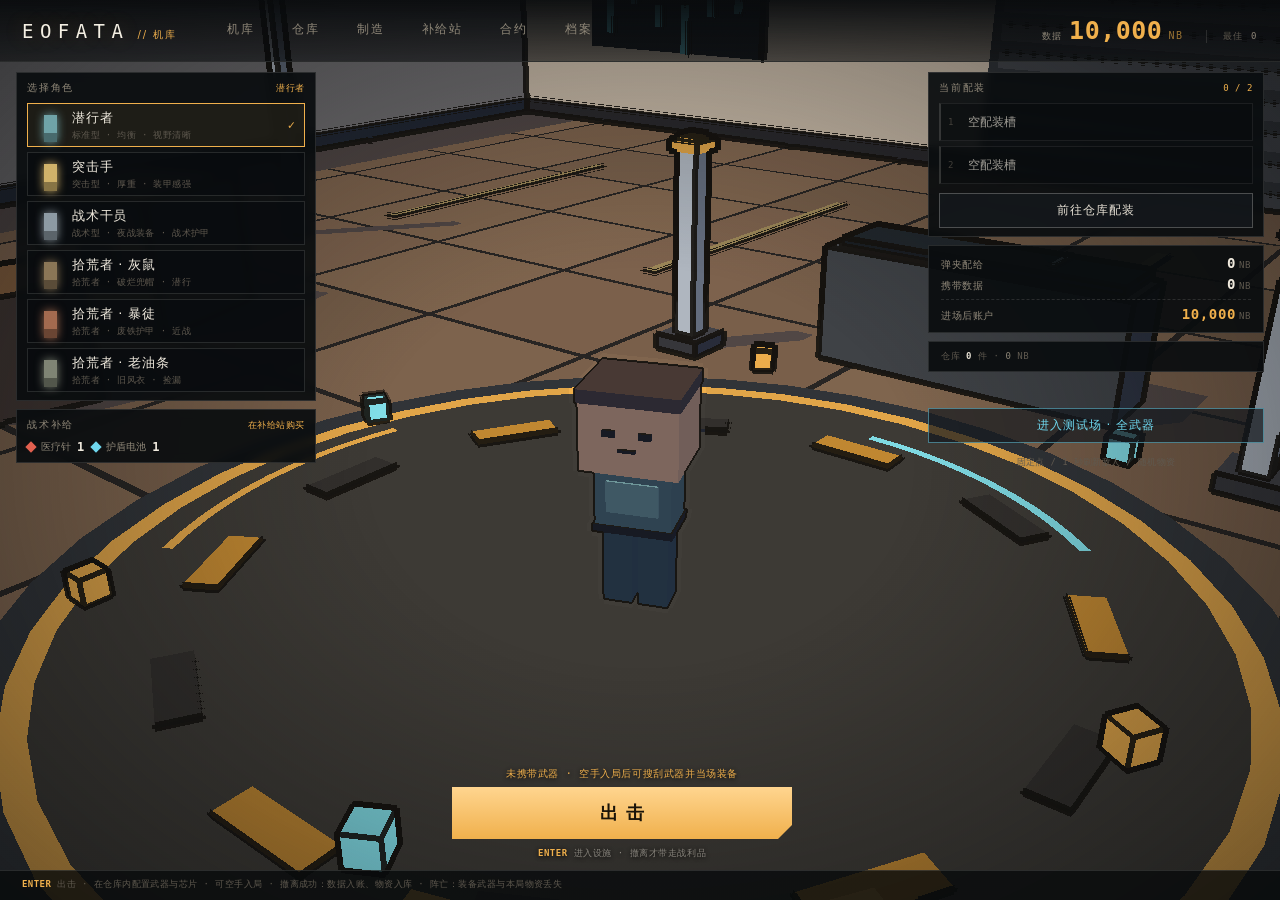
==== commit 35a37f60: "update" ====
--- a/dev_web3d/index.html
+++ b/dev_web3d/index.html
@@ -30,7 +30,7 @@
     if (standalone) document.documentElement.classList.add('standalone');
   })();
 </script>
-<link rel="stylesheet" href="css/app.css?v=20261124b" />
+<link rel="stylesheet" href="css/app.css?v=20261128z10" />
 </head>
 <body>
 <div id="app">
@@ -107,7 +107,7 @@
 
     <div class="hint">
       <b>WASD</b> 移动 · <b>SHIFT</b> 奔跑 · <b>左键</b> 射击 · <b>R</b> 换弹 · <b>1/2</b> 换枪
-      · <b>F</b> 拾取 · <b>TAB</b> 背包 · <b>P</b> 暂停
+      · <b>F</b> 搜索/拾取 · <b>TAB</b> 背包 · <b>P</b> 暂停
     </div>
   </div>
 
@@ -117,7 +117,7 @@
       <div class="lobby-brand">EOFATA<span>// 机库</span></div>
       <div class="lobby-tabs" id="lobbyTabs"></div>
       <div class="lobby-money">
-        <span>数据</span><b id="lobbyBank">300</b><em>NB</em>
+        <span>数据</span><b id="lobbyBank">10000</b><em>NB</em>
         <span class="lobby-best">最佳 <i id="lobbyBest">0</i></span>
       </div>
       <button type="button" class="fs-btn" data-fullscreen>全屏</button>
@@ -130,12 +130,6 @@
           <div class="char-list" id="lobbyChars"></div>
         </div>
 
-        <div class="panel-sec grow">
-          <div class="sec-head">携带武器 <em id="lobbyPick">0 / 2</em></div>
-          <div class="weapon-list" id="lobbyWeapons"></div>
-          <div class="weapon-tip">最多携带 2 把 · 其余武器当局锁定</div>
-        </div>
-
         <div class="panel-sec">
           <div class="sec-head">战术补给 <em>在补给站购买</em></div>
           <div class="kit-line" id="lobbyKit"></div>
@@ -152,28 +146,19 @@
 
       <div class="lobby-right">
         <div class="panel-sec">
-          <div class="sec-head">配装槽 <em>每把 0–3 个弹夹</em></div>
-          <div class="load-list" id="lobbyLoad"></div>
-        </div>
-
-        <div class="panel-sec">
-          <div class="sec-head">携带数据 <em id="lobbyCarryMax">上限 0 NB</em></div>
-          <div class="carry-row">
-            <button class="lr-btn" id="carryMinus">−</button>
-            <span class="carry-num" id="lobbyCarry">0</span>
-            <button class="lr-btn" id="carryPlus">+</button>
-            <button class="lr-all" id="carryAll">全部</button>
-          </div>
+          <div class="sec-head">当前配装 <em id="lobbyPick">0 / 2</em></div>
+          <div class="lobby-load-summary" id="lobbySummary"></div>
+          <button class="btn" id="gotoStash">前往仓库配装</button>
         </div>
 
         <div class="calc">
           <div class="calc-row"><span>弹夹配给</span><b id="lobbyCost">0</b><em>NB</em></div>
           <div class="calc-row"><span>携带数据</span><b id="lobbyCarryCost">0</b><em>NB</em></div>
-          <div class="calc-row total"><span>进场后账户</span><b id="lobbyRemain">300</b><em>NB</em></div>
+          <div class="calc-row total"><span>进场后账户</span><b id="lobbyRemain">10000</b><em>NB</em></div>
         </div>
 
         <div class="stash-line">仓库 <b id="lobbyStashCount">0</b> 件 · <i id="lobbyStashValue">0</i> NB</div>
-        <div class="lobby-msg" id="lobbyMsg"></div>
+        <div class="lobby-msg" id="lobbyMainMsg"></div>
         <button class="btn test-entry" id="testMapBtn">进入测试场 · 全武器</button>
         <div class="test-hint">固定点 / 1 秒刷新敌人 / 随机物资</div>
       </div>
@@ -189,10 +174,24 @@
           </div>
         </div>
         <div class="stash-body">
-          <div class="stash-grid" id="stashGrid">
-            <div class="stash-items" id="stashItems"></div>
-          </div>
-          <div class="stash-list-mobile" id="stashListMobile"></div>
+          <div class="stash-left">
+            <div class="stash-loadout panel-sec">
+              <div class="sec-head">配装槽 <em>每把 0–3 个弹夹</em></div>
+              <div class="load-list" id="lobbyLoad"></div>
+              <div class="carry-row stash-carry">
+                <span class="stash-carry-label">携带数据 <em id="lobbyCarryMax">上限 0 NB</em></span>
+                <button class="lr-btn" id="carryMinus">−</button>
+                <span class="carry-num" id="lobbyCarry">0</span>
+                <button class="lr-btn" id="carryPlus">+</button>
+                <button class="lr-all" id="carryAll">全部</button>
+              </div>
+              <div class="lobby-msg" id="lobbyMsg"></div>
+            </div>
+            <div class="stash-grid" id="stashGrid">
+              <div class="stash-items" id="stashItems"></div>
+            </div>
+            <div class="stash-list-mobile" id="stashListMobile"></div>
+          </div>
           <div class="stash-side">
             <div class="detail-box" id="stashDetail">
               <div class="dt-empty">仓库物资会跨局保存<br><span>右键单件立即分解</span></div>
@@ -207,6 +206,35 @@
             <div class="pane-tip">右键单件 → 立即分解（不消耗时间）<br>左键查看详情 · 撤离成功才会入库</div>
           </div>
         </div>
+      </div>
+
+      <!-- ---------- 制造 ---------- -->
+      <div class="tab-pane" id="paneCraft">
+        <div class="pane-head">
+          <div class="pane-title">制造工坊<span>// FAB</span></div>
+          <div class="pane-meta">
+            <span>数据 <b id="craftBank">0</b> NB</span>
+            <span>仓库芯片 <b id="craftOwned">0</b> 块</span>
+          </div>
+        </div>
+        <div class="shop-body">
+          <div class="shop-col">
+            <div class="sec-head">武器制造 <em>成品进入仓库</em></div>
+            <div class="shop-list" id="craftWeapons"></div>
+            <div class="pane-tip">武器为 3×1 收集物，制造后可在仓库装备；阵亡会丢失已装备武器。</div>
+          </div>
+          <div class="shop-col">
+            <div class="sec-head">通用芯片 <em>任意武器可用</em></div>
+            <div class="shop-list" id="craftGeneric"></div>
+            <div class="pane-tip">制造消耗账户数据，成品直接进入仓库。<br>芯片固定 1×1，分解可获得其数据价值。</div>
+          </div>
+          <div class="shop-col">
+            <div class="sec-head">系列专属芯片 <em>仅限对应系别武器</em></div>
+            <div class="shop-list" id="craftSeries"></div>
+            <div class="pane-tip">系列芯片提供独特加成；制造价格与数据价值都高于通用芯片。</div>
+          </div>
+        </div>
+        <div class="pane-msg" id="craftMsg"></div>
       </div>
 
       <!-- ---------- 补给站 ---------- -->
@@ -317,7 +345,8 @@
     </div>
 
     <div class="lobby-foot" id="lobbyFootHint">
-      <b>ENTER</b> 出击 · <b>1/2</b> 选择携带武器 · 撤离成功：数据入账、物资入库 · 阵亡：本局物资与携带数据丢失    </div>
+      <b>ENTER</b> 出击 · 在仓库内配置武器与芯片 · 可空手入局 · 撤离成功：数据入账、物资入库 · 阵亡：装备武器与本局物资丢失
+    </div>
   </div>
 
   <!-- ================= 局内背包 ================= -->
@@ -336,6 +365,7 @@
             <div class="inv-drop" id="invDrop"></div>
           </div>
           <div class="inv-keys">左键拖动 · <b>R</b> 旋转 · 右键分解 · 移动会中断操作</div>
+          <div class="inv-weapons" id="invWeapons"></div>
         </div>
         <div class="inv-side">
           <div class="chest-panel hidden" id="chestPanel">
@@ -347,15 +377,14 @@
               <span id="chestStatus">搜索中 0 / 0</span>
               <span class="chest-status-hint">从上到下 · 从左到右</span>
             </div>
+            <div class="corpse-weapon-wrap hidden" id="corpseWeaponWrap">
+              <div class="corpse-weapon-head">武器</div>
+              <div class="inv-weapons corpse-weapons" id="chestWeapons"></div>
+            </div>
             <div class="inv-grid chest-grid" id="chestGrid">
               <div class="inv-items" id="chestItems"></div>
             </div>
-            <div class="chest-actions">
-              <button type="button" class="dt-btn" id="chestTakeAll">全部拿走</button>
-              <button type="button" class="dt-btn" id="chestStoreAll">全部存入</button>
-              <button type="button" class="dt-btn danger" id="chestClose">关闭</button>
-            </div>
-            <div class="chest-hint">拖拽或点击箱子物品 → 背包 · 拖拽背包物品 → 箱子</div>
+            <div class="chest-hint">拖拽或点击箱子物品 → 背包 · 拖拽背包物品 → 箱子 · 右键分解</div>
           </div>
           <div class="detail-box" id="invDetail">
             <div class="dt-empty">左键拖动 · R 旋转 · 右键分解<br><span>物品尺寸固定，可自由摆放</span></div>
@@ -435,26 +464,30 @@
     document.title = 'ERR: ' + window.__errs.join(' | ').slice(0, 400);
   });
 </script>
-<script src="js/config.js?v=20261124b"></script>
-<script src="js/items.js?v=20261124b"></script>
-<script src="js/grid.js?v=20261124b"></script>
-<script src="js/store.js?v=20261124b"></script>
-<script src="js/models.js?v=20261124b"></script>
-<script src="js/world.js?v=20261124b"></script>
-<script src="js/hangar.js?v=20261124b"></script>
-<script src="js/gl.js?v=20261124b"></script>
-<script src="js/asset.js?v=20261124b"></script>
-<script src="js/ui.js?v=20261124b"></script>
-<script src="js/mobile.js?v=20261124b"></script>
-<script src="js/minimap.js?v=20261124b"></script>
-<script src="js/hud.js?v=20261124b"></script>
-<script src="js/inventory.js?v=20261124b"></script>
-<script src="js/stash.js?v=20261124b"></script>
-<script src="js/shop.js?v=20261124b"></script>
-<script src="js/contracts.js?v=20261124b"></script>
-<script src="js/lobby.js?v=20261124b"></script>
-<script src="js/touch.js?v=20261124b"></script>
-<script src="js/game.js?v=20261124b"></script>
-<script src="js/selftest.js?v=20261124b"></script>
+<script src="js/config.js?v=20261128z10"></script>
+<script src="js/items.js?v=20261128z10"></script>
+<script src="js/grid.js?v=20261128z10"></script>
+<script src="js/store.js?v=20261128z10"></script>
+<script src="js/models.js?v=20261128z10"></script>
+<script src="js/weaponview.js?v=20261128z10"></script>
+<script src="js/weapondrag.js?v=20261128z10"></script>
+<script src="js/world.js?v=20261128z10"></script>
+<script src="js/hangar.js?v=20261128z10"></script>
+<script src="js/gl.js?v=20261128z10"></script>
+<script src="js/asset.js?v=20261128z10"></script>
+<script src="js/ui.js?v=20261128z10"></script>
+<script src="js/mobile.js?v=20261128z10"></script>
+<script src="js/minimap.js?v=20261128z10"></script>
+<script src="js/hud.js?v=20261128z10"></script>
+<script src="js/itemtip.js?v=20261128z10"></script>
+<script src="js/inventory.js?v=20261128z10"></script>
+<script src="js/stash.js?v=20261128z10"></script>
+<script src="js/shop.js?v=20261128z10"></script>
+<script src="js/chipshop.js?v=20261128z10"></script>
+<script src="js/contracts.js?v=20261128z10"></script>
+<script src="js/lobby.js?v=20261128z10"></script>
+<script src="js/touch.js?v=20261128z10"></script>
+<script src="js/game.js?v=20261128z10"></script>
+<script src="js/selftest.js?v=20261128z10"></script>
 </body>
 </html>
--- a/dev_web3d/css/app.css
+++ b/dev_web3d/css/app.css
@@ -35,6 +35,7 @@
 
 #app { position: fixed; inset: 0; }
 #gl { position: absolute; inset: 0; width: 100%; height: 100%; display: block; cursor: default; }
+#gl.inspecting { cursor: grabbing; }
 /* 局内战斗隐藏系统鼠标：枪械朝向即瞄准方向；背包/暂停/结算覆盖层上自动恢复 */
 body.combat #gl { cursor: none; }
 
@@ -169,6 +170,12 @@
 .slot .s-name { font-size: 12px; margin: 3px 0 2px; white-space: nowrap; overflow: hidden; text-overflow: ellipsis; }
 .slot .s-ammo { font-family: var(--mono); font-size: 11px; color: rgba(232,226,214,.6); }
 .slot .s-ammo b { color: #fff; font-size: 15px; }
+.slot-empty {
+  width: 160px; padding: 8px 10px; font-size: 11px; line-height: 1.5;
+  color: var(--dim); border: 1px dashed var(--line2);
+  background: rgba(8, 10, 12, .55);
+}
+.slot-empty span { font-size: 9px; color: var(--dim2); }
 
 /* 撤离 */
 .ex-wrap {
@@ -331,9 +338,9 @@
 .panel-sec.grow { flex: 1 1 auto; min-height: 0; display: flex; flex-direction: column; }
 .panel-sec.grow .weapon-list { overflow: auto; }
 
-.char-list { display: flex; flex-direction: column; gap: 6px; }
+.char-list { display: flex; flex-direction: column; gap: 5px; min-width: 0; }
 .char-card {
-  display: flex; align-items: center; gap: 9px; padding: 6px 9px;
+  display: flex; align-items: center; gap: 9px; padding: 4px 9px; min-width: 0;
   border: 1px solid var(--line); background: rgba(9, 12, 15, .72);
   cursor: pointer; transition: border-color .12s, background .12s, transform .12s;
 }
@@ -348,8 +355,8 @@
   box-shadow: 0 0 10px var(--cc), inset 0 -9px 0 rgba(0, 0, 0, .35);
 }
 .char-meta { display: flex; flex-direction: column; gap: 2px; min-width: 0; flex: 1; }
-.char-name { font-size: 13px; color: #f0eade; letter-spacing: .06em; }
-.char-role { font-family: var(--mono); font-size: 9px; color: var(--dim2); letter-spacing: .04em; }
+.char-name { font-size: 13px; color: #f0eade; letter-spacing: .06em; white-space: nowrap; overflow: hidden; text-overflow: ellipsis; }
+.char-role { font-family: var(--mono); font-size: 9px; color: var(--dim2); letter-spacing: .04em; white-space: nowrap; overflow: hidden; text-overflow: ellipsis; }
 .char-check { font-family: var(--mono); font-size: 12px; color: var(--amber); opacity: 0; }
 .char-card.on .char-check { opacity: 1; }
 
@@ -367,6 +374,11 @@
 .wc:hover { border-color: var(--line2); background: rgba(14, 18, 22, .8); }
 .wc.on { border-color: var(--wc); background: rgba(255, 255, 255, .04); }
 .wc-tag { font-family: var(--mono); font-size: 9px; letter-spacing: .14em; color: var(--wc); width: 30px; flex: 0 0 auto; }
+.wc-art {
+  flex: 0 0 62px; height: 30px; display: flex; align-items: center; justify-content: center;
+  background: rgba(5, 7, 9, .5); border: 1px solid var(--line); overflow: hidden;
+}
+.wc-art .weapon-svg { display: block; width: 100%; height: 100%; }
 .wc-main { display: flex; flex-direction: column; gap: 1px; min-width: 0; flex: 1; }
 .wc-name { font-size: 12.5px; color: #ece6d9; letter-spacing: .02em; }
 .wc-stats { font-family: var(--mono); font-size: 9px; color: var(--dim2); }
@@ -581,6 +593,23 @@
 .shop-msg { min-height: 16px; padding: 0 18px 10px; font-family: var(--mono); font-size: 10px; color: var(--amber); }
 .shop-msg.bad { color: var(--red); }
 .shop-note { margin-top: 8px; border: 1px solid var(--line); background: rgba(9, 12, 15, .6); padding: 10px 12px; }
+.chip-facts {
+  display: flex; flex-wrap: wrap; gap: 5px 14px; margin: 0 0 7px;
+  font-family: var(--mono); font-size: 9px; color: var(--dim2);
+}
+.chip-facts b { color: var(--amber); font-weight: 500; }
+.craft-weapon-art {
+  height: 56px; margin-bottom: 7px; padding: 3px;
+  display: flex; align-items: center; justify-content: center;
+  background: radial-gradient(ellipse at 50% 55%, rgba(255,255,255,.055), transparent 66%), rgba(5,7,9,.55);
+  border: 1px solid var(--line);
+}
+.craft-weapon-art .weapon-svg { display: block; width: 100%; height: 100%; }
+.chip-type-dot {
+  display: inline-block; width: 8px; height: 8px; margin-right: 7px;
+  background: var(--cc, var(--amber)); transform: rotate(45deg);
+  box-shadow: 0 0 7px var(--cc, var(--amber)); vertical-align: middle;
+}
 
 /* 合约 */
 .contract-body { flex: 1 1 auto; min-height: 0; display: flex; gap: 18px; padding: 14px 18px 16px; }
@@ -686,7 +715,14 @@
 .inv-data { font-family: var(--mono); font-size: 10px; color: var(--dim); }
 .inv-data b { color: var(--amber); font-size: 13px; }
 .inv-body { display: flex; gap: 18px; padding: 16px 18px 18px; }
-.inv-grid-wrap { flex: 0 0 auto; }
+.inv-grid-wrap {
+  flex: 0 0 auto;
+  max-height: calc(94vh - 120px);
+  overflow-y: auto; overflow-x: hidden;
+  scrollbar-width: thin; scrollbar-color: #2c3038 transparent;
+}
+.inv-grid-wrap::-webkit-scrollbar { width: 4px; }
+.inv-grid-wrap::-webkit-scrollbar-thumb { background: #2c3038; }
 .inv-grid {
   position: relative; display: grid; grid-template-columns: repeat(6, 72px); gap: 8px;
 }
@@ -731,6 +767,28 @@
 .chest-hint { font-family: var(--mono); font-size: 9px; line-height: 1.5; color: var(--dim2); }
 .chest-status-row { display: flex; align-items: baseline; justify-content: space-between; gap: 8px; font-family: var(--mono); font-size: 9px; color: var(--dim); }
 .chest-status-hint { font-size: 8px; color: var(--dim2); }
+.corpse-weapon-wrap { margin: 0 0 7px; }
+.corpse-weapon-head {
+  font-family: var(--mono); font-size: 9px; letter-spacing: .12em;
+  color: var(--dim2); margin-bottom: 4px;
+}
+.corpse-weapons { margin-top: 0; }
+.corpse-weapons .iw-preview { flex-basis: 96px; height: 46px; }
+.corpse-weapon-card { cursor: pointer; transition: border-color .14s, transform .14s, box-shadow .14s; }
+.corpse-weapon-card:hover {
+  border-color: var(--amber-dim);
+  transform: translateY(-1px);
+  box-shadow: 0 8px 20px rgba(0, 0, 0, .34);
+}
+.corpse-weapon-card .iw-mods { color: var(--amber); }
+.corpse-weapon-card.drop-corpse {
+  border-color: var(--amber);
+  box-shadow: 0 0 0 1px rgba(240, 176, 76, .5), inset 0 0 18px rgba(240, 176, 76, .12);
+}
+.corpse-weapon-card.drop-corpse.bad {
+  border-color: var(--red);
+  box-shadow: 0 0 0 1px rgba(226, 96, 79, .45), inset 0 0 18px rgba(226, 96, 79, .10);
+}
 .chest-grid { position: relative; }
 .chest-grid.drop-over {
   box-shadow: inset 0 0 0 2px rgba(90, 212, 106, .7), inset 0 0 28px rgba(90, 212, 106, .10);
@@ -803,7 +861,6 @@
 .inv-item.chest-item:hover { border-color: #f0b04c; box-shadow: inset 0 0 22px rgba(240, 176, 76, .12); }
 #inventory.chest-open .inv-side > .detail-box,
 #inventory.chest-open .inv-side > .side-sec,
-#inventory.chest-open .inv-side > .action-progress,
 #inventory.chest-open .inv-side > #healBtn { display: none; }
 #inventory.chest-open #chestPanel { display: flex; }
 .side-sec { display: flex; flex-direction: column; gap: 6px; }
@@ -1436,8 +1493,8 @@
   html.touch-ui .lobby-right { gap: 6px; }
   html.touch-ui .panel-sec { padding: 7px 9px; }
   html.touch-ui .sec-head { font-size: 9.5px; margin-bottom: 6px; }
-  html.touch-ui .char-list { flex-direction: row; gap: 5px; }
-  html.touch-ui .char-card { flex: 1 1 0; min-width: 0; padding: 5px 6px; gap: 5px; }
+  html.touch-ui .char-list { display: grid; grid-template-columns: repeat(3, 1fr); gap: 5px; }
+  html.touch-ui .char-card { padding: 5px 6px; gap: 5px; }
   html.touch-ui .char-icon { width: 18px; height: 26px; }
   html.touch-ui .char-icon i { width: 9px; height: 19px; }
   html.touch-ui .char-name { font-size: 11px; }
@@ -1542,6 +1599,8 @@
 /* ---------- 手机背包：触屏拖拽 + 旋转/分解按钮 ---------- */
 .dt-touch { display: none; gap: 6px; margin-top: 8px; }
 html.touch-ui .dt-touch { display: flex; }
+.dt-actions { display: flex; flex-wrap: wrap; gap: 6px; margin-top: 8px; }
+.dt-actions .dt-btn { flex: 1 1 auto; }
 .dt-btn {
   flex: 1;
   padding: 7px 8px;
@@ -1581,3 +1640,418 @@
   .inv-side { width: 100%; }
   .inv-panel { overflow: auto; }
 }
+
+/* ================= 武器芯片（2026.11.25） ================= */
+/* HUD 武器槽：底部 3 颗芯片指示灯 */
+.slot .s-chips { display: flex; gap: 4px; margin-top: 5px; }
+.slot .s-chips i {
+  width: 5px; height: 5px; display: block; transform: rotate(45deg);
+  background: rgba(255, 255, 255, .13); border: 0;
+}
+.slot .s-chips i.on { background: var(--cc, #f0b04c); box-shadow: 0 0 6px var(--cc, #f0b04c); }
+
+/* 局内背包 / 物资转移界面：武器栏（位于背包左侧同列） */
+.inv-weapons { display: flex; flex-direction: column; gap: 6px; margin-top: 10px; }
+.iw-card {
+  border: 1px solid var(--line); background: rgba(9, 12, 15, .76);
+  border-left: 2px solid var(--wc, #888); padding: 6px 8px;
+  transition: border-color .14s, transform .14s, box-shadow .14s;
+}
+.iw-card:hover {
+  border-color: var(--line2);
+  transform: translateY(-1px);
+  box-shadow: 0 8px 20px rgba(0, 0, 0, .38);
+}
+.iw-card.on {
+  border-left-color: var(--amber);
+  box-shadow: inset 0 0 20px rgba(240, 176, 76, .10), 0 0 0 1px rgba(240, 176, 76, .10);
+}
+.iw-body { display: flex; align-items: center; gap: 8px; min-width: 0; }
+.iw-preview {
+  flex: 0 0 150px; height: 58px; min-width: 0;
+  display: flex; align-items: center; justify-content: center;
+  background:
+    radial-gradient(ellipse at 50% 60%, rgba(255, 255, 255, .055), transparent 65%),
+    rgba(5, 7, 9, .72);
+  border: 1px solid var(--line);
+  overflow: hidden;
+}
+.iw-preview .weapon-svg { display: block; width: 100%; height: 100%; }
+.iw-main { flex: 1 1 auto; min-width: 0; display: flex; flex-direction: column; }
+.iw-head { display: flex; align-items: baseline; gap: 7px; min-width: 0; }
+.iw-key { font-family: var(--mono); font-size: 9px; color: var(--dim); }
+.iw-name { font-size: 12px; color: #ece6d9; white-space: nowrap; overflow: hidden; text-overflow: ellipsis; }
+.iw-mods { margin-left: auto; font-family: var(--mono); font-size: 8.5px; color: var(--amber-dim); white-space: nowrap; }
+.iw-slots { display: flex; gap: 6px; margin-top: 6px; }
+.iw-slot {
+  flex: 0 0 30px; width: 30px; height: 30px; box-sizing: border-box;
+  display: flex; align-items: center; justify-content: center;
+  padding: 2px; cursor: pointer;
+  font: 10px/1 var(--mono); color: var(--dim2);
+  background: rgba(8, 10, 12, .72); border: 1px dashed var(--line2);
+  transition: border-color .12s, background .12s, box-shadow .12s;
+}
+.iw-slot:hover { border-color: var(--line2); color: var(--dim); }
+.iw-slot.on {
+  border-style: solid; border-color: rgba(255, 255, 255, .14);
+  background: rgba(255, 255, 255, .025);
+}
+.iw-slot .plus { font-size: 13px; color: var(--dim2); }
+.iw-slot.hover {
+  border-style: solid; border-color: var(--amber) !important;
+  box-shadow: 0 0 0 1px rgba(240, 176, 76, .55), inset 0 0 14px rgba(240, 176, 76, .16);
+}
+.inv-item.chip-item { background: linear-gradient(180deg, rgba(30, 26, 20, .96), rgba(12, 10, 8, .96)); }
+.inv-item.chip-item .gem { width: 10px; height: 10px; border-radius: 1px; }
+
+/* 1×1 芯片小方块：武器槽内共用 */
+.chip-tile {
+  position: relative; width: 100%; height: 100%;
+  display: flex; align-items: center; justify-content: center;
+  background: var(--qc, #f0b04c);
+  clip-path: polygon(4px 0, calc(100% - 4px) 0, 100% 4px, 100% calc(100% - 4px),
+    calc(100% - 4px) 100%, 4px 100%, 0 calc(100% - 4px), 0 4px);
+}
+.chip-tile::before {
+  content: ''; position: absolute; inset: 1px;
+  background: linear-gradient(180deg, #191c21, #0b0d10);
+  clip-path: polygon(3px 0, calc(100% - 3px) 0, 100% 3px, 100% calc(100% - 3px),
+    calc(100% - 3px) 100%, 3px 100%, 0 calc(100% - 3px), 0 3px);
+}
+.chip-tile i {
+  position: relative; z-index: 1; width: 8px; height: 8px; flex: 0 0 auto;
+  background: var(--cc, #f0b04c); border-radius: 1px;
+  box-shadow: inset 0 0 0 1px rgba(0, 0, 0, .4), 0 0 6px var(--cc, #f0b04c);
+}
+.chip-tile i::before,
+.chip-tile i::after {
+  content: ''; position: absolute; left: -2px; right: -2px; height: 2px;
+  background: repeating-linear-gradient(90deg, var(--cc, #f0b04c) 0 2px, transparent 2px 4px);
+  opacity: .9;
+}
+.chip-tile i::before { top: -3px; }
+.chip-tile i::after { bottom: -3px; }
+
+/* 机库配装槽：武器行 + 3 个芯片槽 */
+.load-row { flex-direction: column; align-items: stretch; gap: 5px; padding: 7px 9px; }
+.lr-body { display: flex; align-items: center; gap: 8px; min-width: 0; }
+.lr-art {
+  flex: 0 0 104px; height: 54px; display: flex; align-items: center; justify-content: center;
+  background: radial-gradient(ellipse at 50% 60%, rgba(255,255,255,.05), transparent 65%), rgba(5,7,9,.6);
+  border: 1px solid var(--line); overflow: hidden;
+}
+.lr-art .weapon-svg { display: block; width: 100%; height: 100%; }
+.lr-content { flex: 1 1 auto; min-width: 0; display: flex; flex-direction: column; gap: 5px; }
+.lr-main { display: flex; align-items: center; gap: 6px; min-width: 0; }
+.lr-chips { display: flex; align-items: center; gap: 5px; flex-wrap: wrap; }
+.lr-chiplabel { font-family: var(--mono); font-size: 8px; letter-spacing: .12em; color: var(--dim2); margin-right: 2px; }
+.lchip {
+  flex: 0 0 26px; width: 26px; height: 26px; padding: 2px; cursor: pointer;
+  font: 12px/1 var(--mono); color: var(--dim2);
+  background: rgba(8, 10, 12, .72); border: 1px dashed var(--line2);
+}
+.lchip:hover { border-color: var(--line2); color: var(--dim); }
+.lchip.on {
+  border-style: solid; border-color: rgba(255, 255, 255, .14);
+  background: rgba(255, 255, 255, .025);
+}
+.lr-modtext { margin-left: auto; font-family: var(--mono); font-size: 8px; color: var(--amber-dim); white-space: nowrap; }
+.chip-picker {
+  margin-top: 3px; padding-top: 5px; border-top: 1px dashed var(--line);
+  display: flex; flex-direction: column; gap: 3px;
+}
+.cp-head { font-family: var(--mono); font-size: 8px; letter-spacing: .1em; color: var(--dim2); }
+.cp-empty { font-size: 10px; color: var(--dim2); padding: 3px 0; }
+.cp-item {
+  display: flex; align-items: center; gap: 6px; width: 100%;
+  padding: 4px 6px; cursor: pointer; text-align: left;
+  font: inherit; font-size: 10px; color: #e8e2d6;
+  background: rgba(12, 16, 20, .8); border: 1px solid var(--line);
+  border-left: 2px solid var(--qc, var(--cc, var(--amber)));
+}
+.cp-item:hover { border-color: var(--cc, var(--amber)); background: rgba(240, 176, 76, .06); }
+.cp-item i { width: 7px; height: 7px; flex: 0 0 auto; transform: rotate(45deg); background: var(--cc, var(--amber)); box-shadow: 0 0 7px var(--cc, var(--amber)); }
+.cp-item .cp-desc { font-family: var(--mono); font-size: 8px; color: var(--dim2); }
+.cp-item .cp-val { margin-left: auto; font-family: var(--mono); font-size: 9px; color: var(--amber); }
+.craft-row .cx { font-family: var(--mono); font-size: 8px; color: #b491f0; white-space: nowrap; }
+
+/* 局内背包空间紧张时允许侧栏滚动 */
+.inv-side { max-height: calc(94vh - 108px); overflow-y: auto; scrollbar-width: thin; scrollbar-color: #2c3038 transparent; }
+.inv-side::-webkit-scrollbar { width: 4px; }
+.inv-side::-webkit-scrollbar-thumb { background: #2c3038; }
+
+@media (orientation: landscape) and (max-width: 1100px) {
+  html.touch-ui .lchip { width: 24px; height: 24px; font-size: 8px; }
+  html.touch-ui .lr-modtext { display: none; }
+  html.touch-ui .iw-mods { display: none; }
+  html.touch-ui .iw-preview { flex-basis: 96px; height: 48px; }
+  html.touch-ui .lr-art { flex-basis: 82px; height: 44px; }
+  html.touch-ui .wc-art { flex-basis: 48px; height: 24px; }
+  html.touch-ui .inv-grid-wrap { max-height: none; overflow: visible; }
+  html.touch-ui .inv-side { max-height: none; overflow: visible; }
+  html.touch-ui .stash-left { width: 100%; }
+  html.touch-ui .stash-loadout { width: 100%; }
+}
+@media (max-width: 1250px) {
+  .stash-body { flex-wrap: wrap; justify-content: flex-start; overflow: auto; }
+  .stash-left { width: 100%; }
+  .stash-side { flex: 1 1 100%; max-width: none; width: 100%; }
+}
+@media (max-width: 760px) {
+  html:not(.touch-ui) .lr-modtext { display: none; }
+  html:not(.touch-ui) .iw-mods { font-size: 8px; }
+}
+
+/* ---------- 芯片物品专属外观：与普通物资明显区分 ---------- */
+.inv-item.chip-item,
+.stash-item.chip-item {
+  background: var(--qc, #f0b04c);
+  border-color: transparent;
+  box-shadow: none;
+  clip-path: polygon(6px 0, calc(100% - 6px) 0, 100% 6px, 100% calc(100% - 6px),
+    calc(100% - 6px) 100%, 6px 100%, 0 calc(100% - 6px), 0 6px);
+}
+.inv-item.chip-item::before,
+.stash-item.chip-item::before {
+  content: '';
+  position: absolute; inset: 0;
+  background: linear-gradient(180deg, rgba(22, 24, 28, .98), rgba(8, 9, 12, .99));
+  clip-path: polygon(5px 0, calc(100% - 5px) 0, 100% 5px, 100% calc(100% - 5px),
+    calc(100% - 5px) 100%, 5px 100%, 0 calc(100% - 5px), 0 5px);
+  pointer-events: none;
+}
+.inv-item.chip-item > *,
+.stash-item.chip-item > * { z-index: 1; }
+.inv-item.chip-item.sel,
+.stash-item.chip-item.sel {
+  background: var(--amber);
+  filter: drop-shadow(0 0 4px rgba(240, 176, 76, .8));
+}
+.inv-item.chip-item.unknown {
+  background: rgba(8, 10, 12, .55);
+  border: 1px dashed rgba(240, 236, 226, .28);
+  clip-path: none;
+}
+.inv-item.chip-item.unknown::before { display: none; }
+.inv-item.chip-item::after,
+.stash-item.chip-item::after {
+  content: '芯';
+  position: absolute; left: 4px; top: 2px;
+  font: 7px/1 var(--mono); letter-spacing: .06em;
+  color: var(--cc, var(--qc, #f0b04c)); opacity: .95;
+}
+.inv-item.chip-item .sz,
+.stash-item.chip-item .sz { display: none; }
+.inv-item.chip-item .gem,
+.stash-item.chip-item .chip-ico {
+  width: 9px; height: 9px; flex: 0 0 auto; position: relative;
+  border-radius: 1px; transform: none;
+  background: var(--cc, var(--qc, #f0b04c));
+  box-shadow: inset 0 0 0 1px rgba(0, 0, 0, .4), 0 0 9px var(--cc, var(--qc, #f0b04c));
+}
+.inv-item.chip-item .gem::before,
+.inv-item.chip-item .gem::after,
+.stash-item.chip-item .chip-ico::before,
+.stash-item.chip-item .chip-ico::after {
+  content: ''; position: absolute; left: -2px; right: -2px; height: 2px;
+  background: repeating-linear-gradient(90deg, var(--cc, var(--qc, #f0b04c)) 0 2px, transparent 2px 4px);
+  opacity: .85;
+}
+.inv-item.chip-item .gem::before,
+.stash-item.chip-item .chip-ico::before { top: -3px; }
+.inv-item.chip-item .gem::after,
+.stash-item.chip-item .chip-ico::after { bottom: -3px; }
+.inv-item.chip-item .nm,
+.stash-item.chip-item .nm { color: #f3e3c2; }
+.stash-item.chip-item .nm { font-size: 8px; }
+.stash-row.chip {
+  background: rgba(240, 176, 76, .045);
+}
+.stash-row.chip .sr-dot {
+  width: 9px; height: 9px; transform: none; border-radius: 1px;
+  box-shadow: 0 0 8px var(--qc, #f0b04c);
+}
+.inv-item.chip-item.unknown::after { content: none; }
+
+/* ---------- 物品详情浮层（悬停 / 长按） ---------- */
+.item-tip {
+  position: fixed; z-index: 96; min-width: 210px; max-width: 290px;
+  padding: 9px 11px; pointer-events: none;
+  background: linear-gradient(180deg, rgba(14, 18, 22, .99), rgba(6, 8, 10, .99));
+  border: 1px solid var(--line2);
+  border-left: 2px solid var(--qc, var(--amber));
+  box-shadow: 0 18px 46px rgba(0, 0, 0, .75), inset 0 0 24px rgba(0, 0, 0, .35);
+  font-size: 11px; color: var(--dim);
+}
+.item-tip .it-name {
+  font-size: 13px; color: #f2ecdf; letter-spacing: .04em; margin-bottom: 3px;
+  white-space: nowrap; overflow: hidden; text-overflow: ellipsis;
+}
+.item-tip .it-tags {
+  display: flex; align-items: center; gap: 6px; margin-bottom: 7px;
+  font-family: var(--mono); font-size: 9px; color: var(--qc, var(--amber));
+}
+.item-tip .it-tags i {
+  width: 6px; height: 6px; flex: 0 0 auto; transform: rotate(45deg);
+  background: var(--qc, var(--amber)); box-shadow: 0 0 6px var(--qc, var(--amber));
+}
+.item-tip .it-tags em { margin-left: auto; font-style: normal; color: var(--dim2); }
+.item-tip .it-line { display: flex; justify-content: space-between; gap: 12px; line-height: 1.7; }
+.item-tip .it-line span { color: var(--dim2); white-space: nowrap; }
+.item-tip .it-line b { font-family: var(--mono); font-weight: 500; color: #eef2f5; text-align: right; }
+.item-tip .it-grid { display: flex; gap: 16px; margin-top: 5px; }
+.item-tip .it-grid div { display: flex; flex-direction: column; gap: 1px; font-family: var(--mono); font-size: 9px; color: var(--dim2); }
+.item-tip .it-grid b { font-size: 10px; font-weight: 500; color: #e8e2d6; }
+.item-tip .it-foot {
+  margin-top: 7px; padding-top: 5px; border-top: 1px dashed var(--line);
+  font-family: var(--mono); font-size: 8px; line-height: 1.5; color: var(--dim2);
+}
+
+/* ---------- 武器物品 / 武器详情 ---------- */
+.inv-item.weapon-item,
+.stash-item.weapon-item {
+  background:
+    radial-gradient(ellipse at 50% 45%, rgba(255,255,255,.06), transparent 65%),
+    linear-gradient(180deg, rgba(18, 24, 30, .98), rgba(8, 10, 14, .99));
+}
+.weapon-thumb {
+  width: 100%; height: 46px; min-height: 0;
+  display: flex; align-items: center; justify-content: center;
+  pointer-events: none;
+}
+.stash-item .weapon-thumb { height: 30px; }
+.weapon-thumb .weapon-svg { display: block; width: 100%; height: 100%; }
+.dt-weapon-art {
+  height: 64px; margin: -2px 0 7px; padding: 4px;
+  display: flex; align-items: center; justify-content: center;
+  background: radial-gradient(ellipse at 50% 55%, rgba(255,255,255,.055), transparent 66%), rgba(5,7,9,.55);
+  border: 1px solid var(--line);
+}
+.dt-weapon-art .weapon-svg { display: block; width: 100%; height: 100%; }
+.iw-card.empty {
+  border-left-color: var(--line2);
+  background: rgba(8, 10, 14, .45);
+  cursor: pointer;
+}
+.iw-empty-slot {
+  min-height: 58px; display: flex; flex-direction: column; justify-content: center;
+  align-items: center; gap: 4px; color: var(--dim2);
+  border: 1px dashed var(--line); font-size: 11px;
+}
+.iw-empty-slot em { font-style: normal; font-family: var(--mono); font-size: 8px; color: #4e5a65; }
+.iw-card.empty:hover { border-color: var(--amber-dim); }
+.iw-card.empty:hover .iw-empty-slot { color: var(--amber); }
+.iw-card.drop-weapon {
+  border-color: var(--amber);
+  box-shadow: 0 0 0 1px rgba(240, 176, 76, .45), inset 0 0 18px rgba(240, 176, 76, .12);
+  transform: translateY(-2px) scale(1.01);
+}
+@keyframes iwEquipPulse {
+  0% {
+    transform: translateY(-2px) scale(1.03);
+    border-color: var(--amber);
+    box-shadow: 0 0 0 2px rgba(240, 176, 76, .7), inset 0 0 26px rgba(240, 176, 76, .24);
+  }
+  60% {
+    transform: translateY(-1px) scale(1.01);
+    box-shadow: 0 0 0 1px rgba(240, 176, 76, .45), inset 0 0 20px rgba(240, 176, 76, .16);
+  }
+  100% {
+    transform: translateY(0) scale(1);
+    box-shadow: inset 0 0 20px rgba(240, 176, 76, .10), 0 0 0 1px rgba(240, 176, 76, .10);
+  }
+}
+.iw-card.just-equipped { animation: iwEquipPulse .34s ease-out; border-color: var(--amber); }
+.iw-card.chip-drop {
+  border-color: var(--amber);
+  box-shadow: 0 0 0 1px rgba(240, 176, 76, .55), inset 0 0 22px rgba(240, 176, 76, .14);
+  transform: translateY(-1px);
+}
+
+/* ---------- 机库主界面：配装摘要 ---------- */
+.lobby-load-summary { display: flex; flex-direction: column; gap: 5px; margin-bottom: 9px; }
+.summary-row {
+  display: flex; align-items: center; gap: 8px; min-height: 38px;
+  padding: 4px 7px; border: 1px solid var(--line);
+  border-left: 2px solid var(--wc, var(--line2));
+  background: rgba(8, 10, 13, .7);
+}
+.summary-row.empty { border-left-color: var(--line2); opacity: .65; }
+.summary-row .sr-slot { font-family: var(--mono); font-size: 9px; color: var(--dim2); width: 12px; }
+.summary-row .sr-art { flex: 0 0 64px; height: 26px; display: flex; align-items: center; justify-content: center; }
+.summary-row .sr-art .weapon-svg { width: 100%; height: 100%; display: block; }
+.summary-row .sr-w { flex: 1 1 auto; font-size: 12px; color: #e8e2d6; white-space: nowrap; overflow: hidden; text-overflow: ellipsis; }
+.summary-row .sr-c { font-family: var(--mono); font-size: 8px; color: var(--dim2); }
+#gotoStash { width: 100%; }
+
+/* ---------- 仓库内嵌配装 ---------- */
+.stash-left { flex: 0 0 auto; width: 700px; max-width: 100%; display: flex; flex-direction: column; gap: 12px; min-height: 0; min-width: 0; }
+.stash-loadout { flex: 0 0 auto; width: 100%; overflow: hidden; }
+.stash-carry { margin-top: 8px; }
+.stash-carry-label { flex: 1 1 auto; font-size: 10px; color: var(--dim); font-family: var(--mono); }
+.stash-carry-label em { font-style: normal; color: var(--amber); font-size: 9px; margin-left: 6px; }
+.lr-empty-slot {
+  min-height: 58px; display: flex; flex-direction: column; align-items: center; justify-content: center;
+  gap: 3px; color: var(--dim2); font-size: 11px;
+}
+.lr-empty-slot em { font-style: normal; font-family: var(--mono); font-size: 8px; color: #4e5a65; }
+.load-row.empty:hover { border-color: var(--amber-dim); }
+.lr-unequip {
+  flex: 0 0 auto; padding: 2px 6px; font: 9px/1.2 var(--mono);
+  color: var(--dim); background: transparent; border: 1px solid var(--line2); cursor: pointer;
+}
+.lr-unequip:hover { color: var(--red); border-color: var(--red); }
+.weapon-pick { min-height: 46px; }
+.weapon-pick .cp-weapon-art {
+  flex: 0 0 74px; height: 32px; display: flex; align-items: center; justify-content: center;
+  background: rgba(5,7,9,.55); border: 1px solid var(--line); overflow: hidden;
+}
+.weapon-pick .cp-weapon-art .weapon-svg { width: 100%; height: 100%; display: block; }
+
+/* ---------- 武器拖拽虚影 ---------- */
+.weapon-drag-ghost {
+  position: fixed; z-index: 97; width: 146px; height: 48px;
+  display: flex; align-items: center; gap: 6px; padding: 4px 6px;
+  background: rgba(8, 11, 14, .94);
+  border: 1px solid var(--line2); border-left: 2px solid var(--wc, #888);
+  box-shadow: 0 12px 30px rgba(0,0,0,.7); opacity: .92;
+  pointer-events: none;
+}
+.weapon-drag-ghost .weapon-thumb { flex: 1 1 auto; height: 34px; min-width: 0; }
+.weapon-drag-ghost .wd-name {
+  flex: 0 0 auto; max-width: 52px; font-size: 9px; color: #e8e2d6;
+  overflow: hidden; text-overflow: ellipsis; white-space: nowrap;
+}
+body.weapon-dragging, body.weapon-dragging * { cursor: grabbing !important; }
+
+/* ---------- 仓库物品自由拖拽 ---------- */
+.stash-drop {
+  position: absolute; display: none; pointer-events: none; z-index: 5;
+  border: 2px dashed rgba(255,255,255,.35); background: rgba(255,255,255,.03);
+}
+.stash-drop.ok { border-color: rgba(90,212,106,.9); background: rgba(90,212,106,.09); }
+.stash-drop.bad { border-color: rgba(255,90,77,.9); background: rgba(255,90,77,.09); }
+.stash-drag-ghost {
+  position: fixed; z-index: 97; opacity: .88; pointer-events: none;
+  box-sizing: border-box; padding: 3px; overflow: hidden;
+  display: flex; flex-direction: column; align-items: center; justify-content: center; gap: 2px;
+  background: linear-gradient(180deg, rgba(18,24,30,.96), rgba(9,12,16,.96));
+  border: 1px solid var(--qc, #888);
+  box-shadow: 0 14px 34px rgba(0,0,0,.7);
+}
+.stash-drag-ghost .gem { width: 12px; height: 12px; transform: rotate(45deg); background: var(--qc); box-shadow: 0 0 10px var(--qc); }
+.stash-drag-ghost .weapon-thumb { width: 100%; height: 52px; display: flex; align-items: center; justify-content: center; }
+.stash-drag-ghost .weapon-thumb .weapon-svg { width: 100%; height: 100%; display: block; }
+.stash-drag-ghost .nm { font-size: 9px; color: #cfd6dd; text-align: center; line-height: 1.2; }
+.load-row.drop-weapon {
+  border-color: var(--amber) !important;
+  box-shadow: 0 0 0 1px rgba(240,176,76,.5), inset 0 0 18px rgba(240,176,76,.12);
+}
+.load-row.drop-chip {
+  border-color: var(--amber) !important;
+  box-shadow: 0 0 0 1px rgba(240,176,76,.55), inset 0 0 18px rgba(240,176,76,.14);
+}
+.load-row.drop-chip.bad {
+  border-color: var(--red) !important;
+  box-shadow: 0 0 0 1px rgba(226,96,79,.5), inset 0 0 18px rgba(226,96,79,.12);
+}
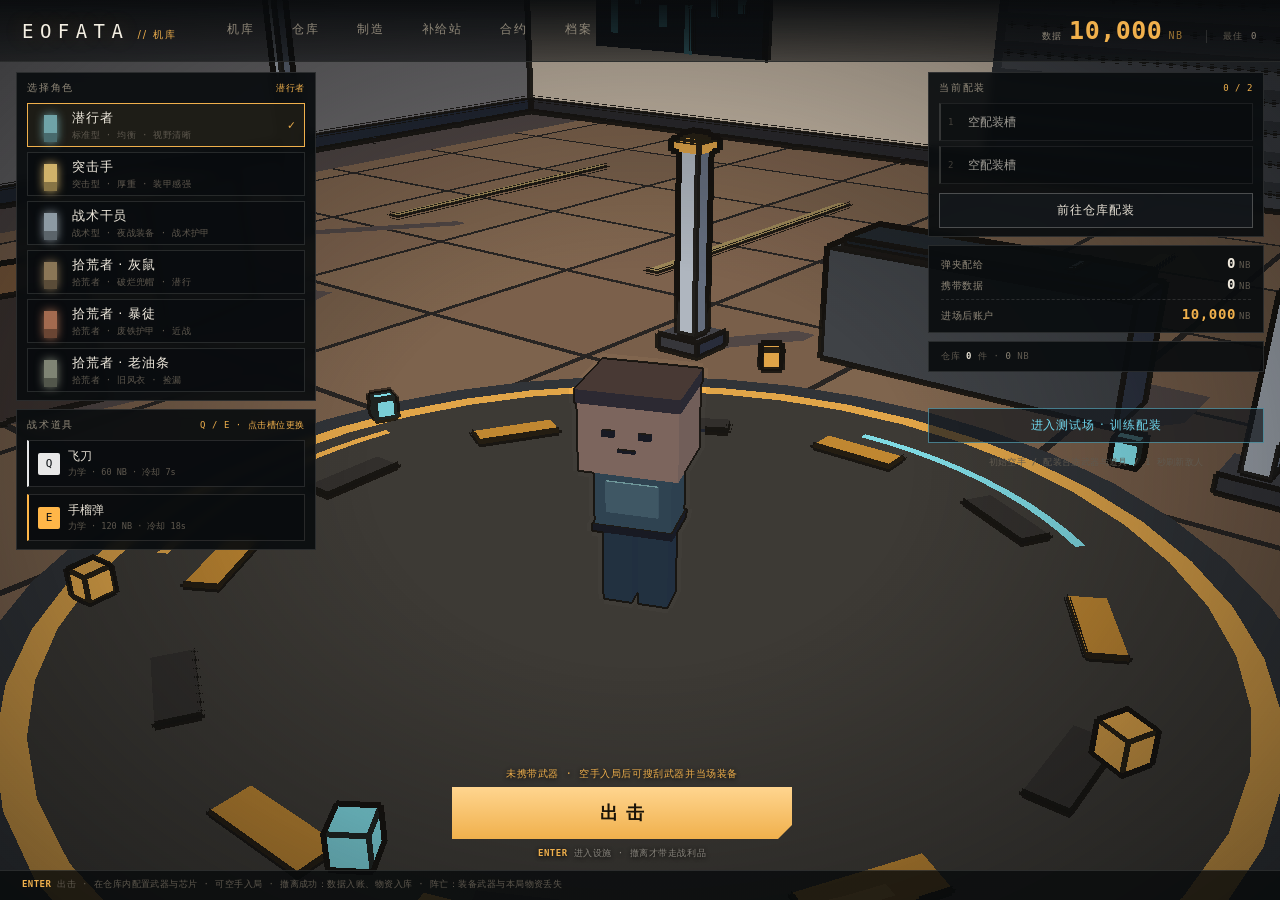
==== commit 15c7a4ea: "update" ====
--- a/dev_web3d/index.html
+++ b/dev_web3d/index.html
@@ -30,12 +30,15 @@
     if (standalone) document.documentElement.classList.add('standalone');
   })();
 </script>
-<link rel="stylesheet" href="css/app.css?v=20261128z10" />
+<link rel="stylesheet" href="css/app.css?v=20261126d10" />
 </head>
 <body>
 <div id="app">
   <canvas id="gl"></canvas>
   <div id="hitmark"></div>
+  <div id="gameCursor" class="hidden" aria-hidden="true">
+    <svg viewBox="0 0 20 26"><path d="M2 2 L2 21 L7.4 16.2 L11 24 L15 22.1 L11.4 14.5 L18 14.5 Z"></path></svg>
+  </div>
   <div id="dmgFlash"></div>
 
   <div id="hud" class="hidden">
@@ -71,6 +74,7 @@
 
     <div class="hud-bl">
       <div class="slot-list" id="slots"></div>
+      <div class="gadget-list" id="gadgets"></div>
     </div>
 
     <div class="ex-wrap" id="extractWrap">
@@ -107,7 +111,7 @@
 
     <div class="hint">
       <b>WASD</b> 移动 · <b>SHIFT</b> 奔跑 · <b>左键</b> 射击 · <b>R</b> 换弹 · <b>1/2</b> 换枪
-      · <b>F</b> 搜索/拾取 · <b>TAB</b> 背包 · <b>P</b> 暂停
+      · <b>Q/E</b> 长按道具瞄准 · <b>L</b> 锁定鼠标 · <b>F</b> 搜索/拾取 · <b>TAB</b> 背包 · <b>P</b> 暂停
     </div>
   </div>
 
@@ -131,8 +135,8 @@
         </div>
 
         <div class="panel-sec">
-          <div class="sec-head">战术补给 <em>在补给站购买</em></div>
-          <div class="kit-line" id="lobbyKit"></div>
+          <div class="sec-head">战术道具 <em>Q / E · 点击槽位更换</em></div>
+          <div class="gadget-line" id="lobbyGadgets"></div>
         </div>
       </div>
 
@@ -159,8 +163,8 @@
 
         <div class="stash-line">仓库 <b id="lobbyStashCount">0</b> 件 · <i id="lobbyStashValue">0</i> NB</div>
         <div class="lobby-msg" id="lobbyMainMsg"></div>
-        <button class="btn test-entry" id="testMapBtn">进入测试场 · 全武器</button>
-        <div class="test-hint">固定点 / 1 秒刷新敌人 / 随机物资</div>
+        <button class="btn test-entry" id="testMapBtn">进入测试场 · 训练配装</button>
+        <div class="test-hint">初始空手 / 配装台选武器与道具 / 1 秒刷新敌人</div>
       </div>
 
       <!-- ---------- 仓库 ---------- -->
@@ -245,15 +249,15 @@
         </div>
         <div class="shop-body">
           <div class="shop-col">
-            <div class="sec-head">战术补给 <em>带进局内，用掉才消耗</em></div>
+            <div class="sec-head">战术道具 <em>默认全部解锁</em></div>
             <div class="shop-list" id="shopSupplies"></div>
-            <div class="pane-tip">按件购买，撤离后未使用的补给保留；阵亡则丢失。</div>
+            <div class="pane-tip">在机库选择携带哪两种；局内无法更换。</div>
             <div class="shop-note">
               <div class="sec-head">使用方式</div>
               <div class="rule-list">
-                <div><b>打开背包</b>局内按 TAB 打开背包</div>
-                <div><b>战术道具</b>在右侧列表里点击使用</div>
-                <div><b>不耗数据</b>补给回复不消耗本局数据</div>
+                <div><b>Q / E</b>长按瞄准，松手使用</div>
+                <div><b>数据消耗</b>使用瞬间扣除本局数据</div>
+                <div><b>冷却</b>使用成功后进入该道具冷却</div>
               </div>
             </div>
           </div>
@@ -327,7 +331,7 @@
               <div class="arc-loadout" id="arcLoadout"></div>
             </div>
             <div class="panel-sec">
-              <div class="sec-head">战术补给 / 仓库</div>
+              <div class="sec-head">战术道具 / 仓库</div>
               <div class="arc-kit" id="arcKit"></div>
               <div class="arc-cap-label" id="arcStashLabel">仓库 0 / 96</div>
               <div class="arc-cap"><i id="arcStashFill"></i></div>
@@ -392,10 +396,6 @@
           <div class="side-sec">
             <div class="sec-head">弹药压装 <em>备弹上限 2 夹</em></div>
             <div class="craft-list" id="craftList"></div>
-          </div>
-          <div class="side-sec">
-            <div class="sec-head">战术道具 <em>补给站购买</em></div>
-            <div class="kit-list" id="kitList"></div>
           </div>
           <div class="action-progress hidden" id="actionProg">
             <div class="ap-label" id="apLabel">分解中</div>
@@ -419,6 +419,26 @@
     </div>
   </div>
 
+  <!-- ================= 训练场配装台 ================= -->
+  <div id="trainingLoadout" class="screen hidden">
+    <div class="training-panel">
+      <div class="mini-tag">// TRAINING LOADOUT</div>
+      <div class="mini-title">训练配装</div>
+      <div class="training-cols">
+        <div class="training-col">
+          <div class="sec-head">武器 <em>最多两把</em></div>
+          <div class="train-list" id="trainWeapons"></div>
+        </div>
+        <div class="training-col">
+          <div class="sec-head">战术道具 <em>最多两个 · 无冷却</em></div>
+          <div class="train-list" id="trainGadgets"></div>
+        </div>
+      </div>
+      <div class="training-note">训练场数据无限 · 武器自动配满弹夹与 9 个备弹</div>
+      <button type="button" class="btn primary" id="trainClose">完成 · F / TAB / ESC</button>
+    </div>
+  </div>
+
   <!-- ================= 结算 ================= -->
   <div id="endScreen" class="hidden">
     <div class="end-panel">
@@ -459,35 +479,28 @@
 
 <script>
   window.__errs = [];
+  window.__build = '20261126d21';
+  console.info('EOFATA build ' + window.__build);
+  document.title = 'EOFATA 3D — End of Future : ATA · ' + window.__build;
   window.addEventListener('error', function (e) {
     window.__errs.push((e.message || 'err') + ' @' + (e.filename || '') + ':' + (e.lineno || 0));
     document.title = 'ERR: ' + window.__errs.join(' | ').slice(0, 400);
   });
 </script>
-<script src="js/config.js?v=20261128z10"></script>
-<script src="js/items.js?v=20261128z10"></script>
-<script src="js/grid.js?v=20261128z10"></script>
-<script src="js/store.js?v=20261128z10"></script>
-<script src="js/models.js?v=20261128z10"></script>
-<script src="js/weaponview.js?v=20261128z10"></script>
-<script src="js/weapondrag.js?v=20261128z10"></script>
-<script src="js/world.js?v=20261128z10"></script>
-<script src="js/hangar.js?v=20261128z10"></script>
-<script src="js/gl.js?v=20261128z10"></script>
-<script src="js/asset.js?v=20261128z10"></script>
-<script src="js/ui.js?v=20261128z10"></script>
-<script src="js/mobile.js?v=20261128z10"></script>
-<script src="js/minimap.js?v=20261128z10"></script>
-<script src="js/hud.js?v=20261128z10"></script>
-<script src="js/itemtip.js?v=20261128z10"></script>
-<script src="js/inventory.js?v=20261128z10"></script>
-<script src="js/stash.js?v=20261128z10"></script>
-<script src="js/shop.js?v=20261128z10"></script>
-<script src="js/chipshop.js?v=20261128z10"></script>
-<script src="js/contracts.js?v=20261128z10"></script>
-<script src="js/lobby.js?v=20261128z10"></script>
-<script src="js/touch.js?v=20261128z10"></script>
-<script src="js/game.js?v=20261128z10"></script>
-<script src="js/selftest.js?v=20261128z10"></script>
+<script>
+  /* 开发页：每次加载给脚本一个唯一查询串，避免 file:// / 静态服务缓存旧 JS。 */
+  (function () {
+    var files = [
+      'config', 'items', 'grid', 'store', 'models', 'weaponview', 'weapondrag',
+      'world', 'hangar', 'gl', 'asset', 'ui', 'mobile', 'minimap', 'hud',
+      'itemtip', 'inventory', 'stash', 'shop', 'chipshop', 'contracts',
+      'lobby', 'touch', 'game', 'selftest'
+    ];
+    var v = window.__build + '.' + Date.now();
+    for (var i = 0; i < files.length; i++) {
+      document.write('<script src="js/' + files[i] + '.js?v=' + v + '"><\/script>');
+    }
+  })();
+</script>
 </body>
 </html>
--- a/dev_web3d/css/app.css
+++ b/dev_web3d/css/app.css
@@ -154,8 +154,12 @@
 .objective.on i { animation: objPulse 1.1s ease-in-out infinite; }
 @keyframes objPulse { 0%, 100% { opacity: .45; } 50% { opacity: 1; } }
 
-/* 左下武器槽 */
-.hud-bl { position: absolute; left: 26px; bottom: 24px; display: flex; gap: 8px; pointer-events: auto; }
+/* 左下武器槽 / 道具 */
+.hud-bl {
+  position: absolute; left: 26px; bottom: 34px; display: flex;
+  flex-direction: column; align-items: flex-start; gap: 7px; pointer-events: auto;
+}
+.slot-list { display: flex; flex-wrap: wrap; gap: 8px; }
 .slot {
   width: 118px; padding: 8px 10px; cursor: pointer;
   border: 1px solid var(--line); background: rgba(8, 10, 12, .74);
@@ -177,6 +181,33 @@
 }
 .slot-empty span { font-size: 9px; color: var(--dim2); }
 
+.gadget-list { display: flex; gap: 6px; }
+.gadget-slot {
+  position: relative; width: 118px; padding: 6px 9px 7px; overflow: hidden;
+  border: 1px solid var(--line); border-left: 2px solid var(--gc, #888);
+  background: rgba(8, 10, 12, .74); color: #e8e2d6;
+  opacity: .68; transition: opacity .12s, border-color .12s;
+}
+.gadget-slot.ready { opacity: .94; }
+.gadget-slot.aim { opacity: 1; border-color: var(--gc); box-shadow: 0 0 14px color-mix(in srgb, var(--gc) 38%, transparent); }
+.gadget-slot.cooling { opacity: .42; }
+.gadget-slot.no-data { opacity: .5; border-left-color: var(--dim2); }
+.gadget-slot .g-top { display: flex; justify-content: space-between; align-items: baseline; gap: 4px; }
+.gadget-slot .g-key { font-family: var(--mono); font-size: 9px; color: var(--gc, var(--dim)); letter-spacing: .08em; }
+.gadget-slot .g-tag { font-family: var(--mono); font-size: 8px; color: var(--dim2); }
+.gadget-slot .g-name { font-size: 11px; margin: 2px 0 1px; white-space: nowrap; overflow: hidden; text-overflow: ellipsis; }
+.gadget-slot .g-foot { display: flex; justify-content: space-between; gap: 4px; font-family: var(--mono); font-size: 8.5px; color: var(--dim); }
+.gadget-slot .g-cost { color: var(--amber); }
+.gadget-slot .g-state { color: var(--dim2); }
+.gadget-slot.ready .g-state { color: var(--gc, #9fe6ff); }
+.gadget-slot.cooling .g-state { color: #f0b04c; }
+.gadget-slot .g-cdbar {
+  position: absolute; left: 0; bottom: 0; height: 2px; width: 0;
+  background: var(--gc, #f0b04c); opacity: .9;
+}
+.gadget-slot.empty { border-left-color: var(--line2); opacity: .45; }
+.gadget-slot.empty .g-name { color: var(--dim2); }
+
 /* 撤离 */
 .ex-wrap {
   position: absolute; left: 50%; bottom: 112px; width: 320px; margin-left: -160px;
@@ -389,6 +420,44 @@
 .kit-chip { display: inline-flex; align-items: center; gap: 6px; font-size: 10px; color: var(--dim); }
 .kit-chip i { width: 8px; height: 8px; background: var(--kc); transform: rotate(45deg); display: inline-block; }
 .kit-chip b { color: #f0eade; font-family: var(--mono); font-size: 12px; }
+
+/* 机库：战术道具配置 */
+.gadget-line { display: flex; flex-wrap: wrap; gap: 7px; }
+.gadget-config {
+  display: flex; align-items: center; gap: 8px; flex: 1 1 138px; min-width: 0;
+  padding: 7px 9px; text-align: left; font: inherit; cursor: pointer;
+  border: 1px solid var(--line); border-left: 2px solid var(--gc, var(--line2));
+  background: rgba(9, 12, 15, .72); color: #e8e2d6;
+  transition: border-color .12s, background .12s;
+}
+.gadget-config:hover, .gadget-config.picking { border-color: var(--gc, var(--line2)); background: rgba(16, 20, 24, .86); }
+.gadget-config.empty { border-left-color: var(--line2); opacity: .62; }
+.gadget-config .gc-key {
+  flex: 0 0 auto; width: 22px; height: 22px; display: flex; align-items: center; justify-content: center;
+  font-family: var(--mono); font-size: 11px; color: #0d1114; background: var(--gc, var(--line2)); border-radius: 2px;
+}
+.gadget-config.empty .gc-key { background: transparent; border: 1px dashed var(--line2); color: var(--dim2); }
+.gadget-config .gc-body { display: flex; flex-direction: column; gap: 2px; min-width: 0; }
+.gadget-config .gc-name { font-size: 12px; white-space: nowrap; overflow: hidden; text-overflow: ellipsis; }
+.gadget-config .gc-meta { font-family: var(--mono); font-size: 8.5px; color: var(--dim2); white-space: nowrap; overflow: hidden; text-overflow: ellipsis; }
+.gadget-picker {
+  flex: 0 0 100%; display: flex; flex-direction: column; gap: 4px; padding: 7px;
+  border: 1px solid var(--line2); background: rgba(7, 9, 11, .92);
+}
+.gadget-picker .gp-head { font-family: var(--mono); font-size: 9px; color: var(--amber); letter-spacing: .1em; margin-bottom: 2px; }
+.gadget-pick {
+  display: grid; grid-template-columns: 9px 1fr; grid-template-rows: auto auto auto;
+  column-gap: 7px; row-gap: 1px; padding: 6px 8px; text-align: left; font: inherit; cursor: pointer;
+  border: 1px solid var(--line); background: rgba(10, 13, 16, .8); color: #e8e2d6;
+}
+.gadget-pick:hover, .gadget-pick.on { border-color: var(--gc, var(--amber)); }
+.gadget-pick > i { grid-row: 1 / span 3; width: 8px; height: 8px; margin-top: 4px; background: var(--gc, var(--line2)); transform: rotate(45deg); }
+.gadget-pick .gp-name { font-size: 11px; }
+.gadget-pick .gp-meta { font-family: var(--mono); font-size: 8.5px; color: var(--amber-dim, var(--dim)); }
+.gadget-pick .gp-desc { font-size: 9px; color: var(--dim2); line-height: 1.4; }
+.gadget-pick.none { display: block; text-align: center; font-family: var(--mono); font-size: 9px; color: var(--dim2); }
+.gadget-pick.none.on { color: var(--amber); }
+.sc-cd { font-family: var(--mono); font-size: 9px; color: var(--dim2); }
 
 .lobby-center { position: relative; min-width: 0; }
 .launch-zone {
@@ -925,6 +994,38 @@
 .mini-panel .btn { display: block; width: 100%; margin-top: 8px; }
 .mini-foot { margin-top: 16px; font-family: var(--mono); font-size: 9px; letter-spacing: .12em; color: var(--dim2); }
 
+/* 训练场配装台 */
+.training-panel {
+  width: min(94vw, 860px); max-height: 90vh; overflow: auto;
+  padding: 22px 26px 20px; text-align: left;
+  background: linear-gradient(180deg, rgba(12, 16, 19, .98), rgba(8, 10, 13, .99));
+  border: 1px solid var(--line2);
+  clip-path: polygon(0 16px, 16px 0, 100% 0, 100% calc(100% - 16px), calc(100% - 16px) 100%, 0 100%);
+  box-shadow: 0 30px 80px rgba(0, 0, 0, .7);
+}
+.training-panel .mini-title { text-align: center; }
+.training-cols { display: grid; grid-template-columns: minmax(0, 1.35fr) minmax(0, 1fr); gap: 16px; }
+.training-col { min-width: 0; }
+.train-list { display: flex; flex-direction: column; gap: 5px; margin-top: 6px; }
+.train-card {
+  display: grid; grid-template-columns: 42px minmax(0, 1fr) auto; grid-template-rows: auto auto;
+  gap: 1px 10px; align-items: center; padding: 7px 10px; text-align: left; font: inherit; cursor: pointer;
+  border: 1px solid var(--line); border-left: 2px solid var(--tc, var(--line2));
+  background: rgba(10, 13, 16, .78); color: #e8e2d6;
+}
+.train-card:hover { border-color: var(--tc, var(--line2)); background: rgba(16, 20, 24, .9); }
+.train-card.on { border-color: var(--tc); background: rgba(24, 32, 36, .86); }
+.train-card .tc-tag { grid-row: 1 / span 2; font-family: var(--mono); font-size: 9px; color: var(--tc); }
+.train-card .tc-name { font-size: 12px; }
+.train-card .tc-meta { grid-column: 2; font-size: 9px; color: var(--dim2); white-space: nowrap; overflow: hidden; text-overflow: ellipsis; }
+.train-card .tc-state { grid-column: 3; grid-row: 1 / span 2; font-family: var(--mono); font-size: 9px; color: var(--dim2); }
+.train-card.on .tc-state { color: var(--amber); }
+.training-note { margin-top: 12px; font-size: 9px; color: var(--dim2); }
+.training-panel .btn { margin-top: 12px; }
+@media (max-width: 720px) {
+  .training-cols { grid-template-columns: 1fr; }
+}
+
 #endScreen {
   position: fixed; inset: 0; z-index: 50;
   display: flex; align-items: center; justify-content: center;
@@ -965,6 +1066,20 @@
   text-align: center; line-height: 1.8; white-space: pre-wrap; padding: 0 40px;
 }
 #loading.hidden { display: none; }
+
+/* 游戏内鼠标指针：局内隐藏系统指针后显示 */
+#gameCursor {
+  position: absolute; left: 0; top: 0; width: 19px; height: 25px;
+  margin: -2px 0 0 -2px; pointer-events: none; z-index: 60;
+  filter: drop-shadow(0 0 3px rgba(0, 0, 0, .72));
+}
+/* 战斗射击阶段与游戏内指针模式下隐藏系统指针 */
+body.combat:not(.show-game-cursor), body.combat:not(.show-game-cursor) * { cursor: none !important; }
+body.show-game-cursor, body.show-game-cursor * { cursor: none !important; }
+#gameCursor svg { display: block; width: 100%; height: 100%; overflow: visible; }
+#gameCursor path {
+  fill: #f4efe3; stroke: #14171a; stroke-width: 1.5; stroke-linejoin: round;
+}
 
 /* 命中标记 */
 #hitmark {
@@ -1352,7 +1467,7 @@
   html.touch-ui .hud-br { min-width: 124px; }
 }
 
-/* 测试场：5 把武器同时携带，槽位收窄避免压到右侧动作键 */
+/* 测试场：配装台最多两把武器，槽位收窄避免压到右侧动作键 */
 html.touch-ui body.test-map .slot-list { flex-wrap: wrap; gap: 4px; max-width: 360px; }
 html.touch-ui body.test-map .slot { width: 64px; padding: 3px 5px; }
 html.touch-ui body.test-map .slot .s-name { font-size: 9px; margin: 1px 0; }
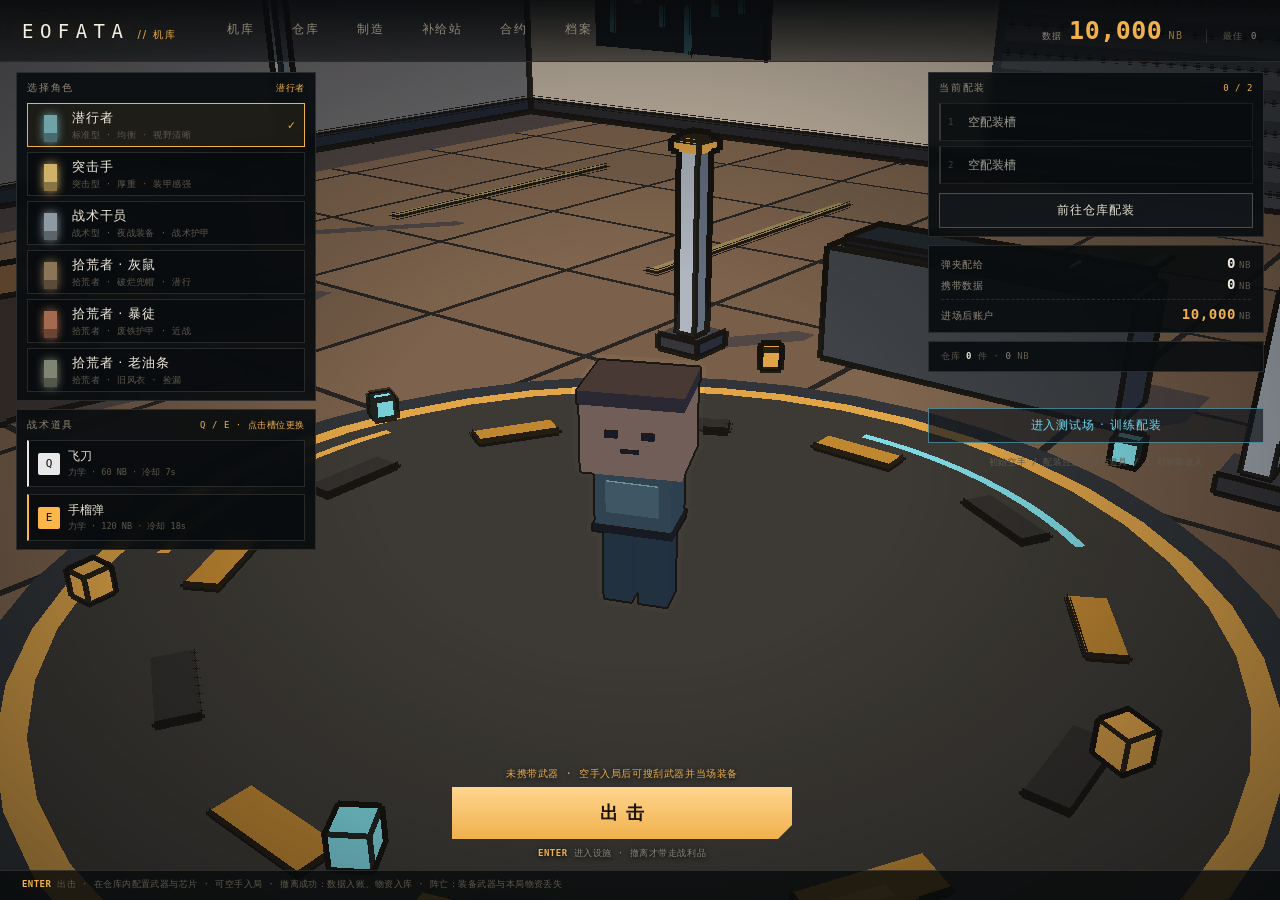
==== commit 58dc51fb: "update" ====
--- a/dev_web3d/index.html
+++ b/dev_web3d/index.html
@@ -479,7 +479,7 @@
 
 <script>
   window.__errs = [];
-  window.__build = '20261126d21';
+  window.__build = '20261126e11';
   console.info('EOFATA build ' + window.__build);
   document.title = 'EOFATA 3D — End of Future : ATA · ' + window.__build;
   window.addEventListener('error', function (e) {
@@ -491,7 +491,7 @@
   /* 开发页：每次加载给脚本一个唯一查询串，避免 file:// / 静态服务缓存旧 JS。 */
   (function () {
     var files = [
-      'config', 'items', 'grid', 'store', 'models', 'weaponview', 'weapondrag',
+      'config', 'items', 'grid', 'store', 'animdata', 'models', 'weaponview', 'weapondrag',
       'world', 'hangar', 'gl', 'asset', 'ui', 'mobile', 'minimap', 'hud',
       'itemtip', 'inventory', 'stash', 'shop', 'chipshop', 'contracts',
       'lobby', 'touch', 'game', 'selftest'
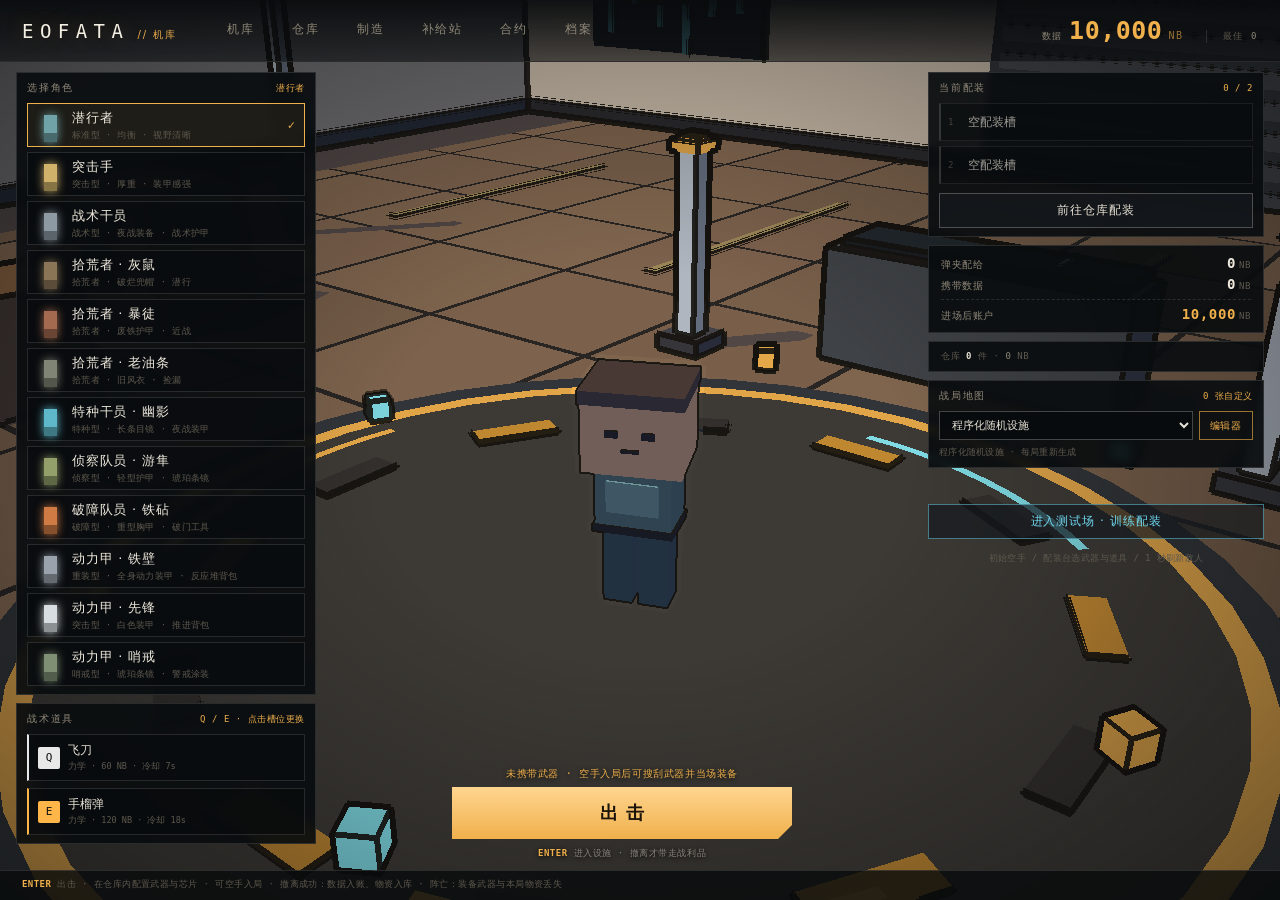
==== commit d2cbe962: "update" ====
--- a/dev_web3d/index.html
+++ b/dev_web3d/index.html
@@ -30,7 +30,7 @@
     if (standalone) document.documentElement.classList.add('standalone');
   })();
 </script>
-<link rel="stylesheet" href="css/app.css?v=20261126d10" />
+<link rel="stylesheet" href="css/app.css?v=20261127c5" />
 </head>
 <body>
 <div id="app">
@@ -43,6 +43,7 @@
 
   <div id="hud" class="hidden">
     <div class="dmg-layer" id="dmgLayer"></div>
+    <div class="edge-layer" id="edgeLayer"></div>
     <div class="hud-tl">
       <div class="vbar shd"><i id="shdFill"></i><span class="lab">SHD</span><span class="num" id="shdNum">60</span></div>
       <div class="vbar hp"><i id="hpFill"></i><span class="lab">VIT</span><span class="num" id="hpNum">100</span></div>
@@ -162,6 +163,15 @@
         </div>
 
         <div class="stash-line">仓库 <b id="lobbyStashCount">0</b> 件 · <i id="lobbyStashValue">0</i> NB</div>
+
+        <div class="panel-sec map-sec">
+          <div class="sec-head">战局地图 <em id="lobbyMapCount">0 张自定义</em></div>
+          <div class="map-row">
+            <select id="lobbyMapPick" title="选择出击地图"></select>
+            <button type="button" class="btn-mini" id="openMapEditor">编辑器</button>
+          </div>
+          <div class="map-hint" id="lobbyMapHint">程序化随机设施 · 每局重新生成</div>
+        </div>
         <div class="lobby-msg" id="lobbyMainMsg"></div>
         <button class="btn test-entry" id="testMapBtn">进入测试场 · 训练配装</button>
         <div class="test-hint">初始空手 / 配装台选武器与道具 / 1 秒刷新敌人</div>
@@ -200,6 +210,8 @@
             <div class="detail-box" id="stashDetail">
               <div class="dt-empty">仓库物资会跨局保存<br><span>右键单件立即分解</span></div>
             </div>
+            <div class="sec-head">元素库存 <em>分解 / 撤离回收</em></div>
+            <div class="element-strip" id="stashElements"></div>
             <div class="sec-head">品质分布 <em>件 / 价值</em></div>
             <div class="stash-break" id="stashBreak"></div>
             <div class="side-actions">
@@ -220,6 +232,10 @@
             <span>数据 <b id="craftBank">0</b> NB</span>
             <span>仓库芯片 <b id="craftOwned">0</b> 块</span>
           </div>
+        </div>
+        <div class="element-bar">
+          <span class="eb-label">元素库存</span>
+          <div class="element-strip" id="craftElements"></div>
         </div>
         <div class="shop-body">
           <div class="shop-col">
@@ -368,7 +384,7 @@
             <div class="inv-items" id="invItems"></div>
             <div class="inv-drop" id="invDrop"></div>
           </div>
-          <div class="inv-keys">左键拖动 · <b>R</b> 旋转 · 右键分解 · 移动会中断操作</div>
+          <div class="inv-keys">左键拖动 · <b>R</b> 旋转 · 右键分解 · 拖出面板丢出 · 移动会中断操作</div>
           <div class="inv-weapons" id="invWeapons"></div>
         </div>
         <div class="inv-side">
@@ -479,7 +495,7 @@
 
 <script>
   window.__errs = [];
-  window.__build = '20261126e11';
+  window.__build = '20261127c30';
   console.info('EOFATA build ' + window.__build);
   document.title = 'EOFATA 3D — End of Future : ATA · ' + window.__build;
   window.addEventListener('error', function (e) {
@@ -491,7 +507,7 @@
   /* 开发页：每次加载给脚本一个唯一查询串，避免 file:// / 静态服务缓存旧 JS。 */
   (function () {
     var files = [
-      'config', 'items', 'grid', 'store', 'animdata', 'models', 'weaponview', 'weapondrag',
+      'config', 'items', 'grid', 'store', 'mapstore', 'animdata', 'charmodels', 'models', 'weaponview', 'weapondrag',
       'world', 'hangar', 'gl', 'asset', 'ui', 'mobile', 'minimap', 'hud',
       'itemtip', 'inventory', 'stash', 'shop', 'chipshop', 'contracts',
       'lobby', 'touch', 'game', 'selftest'
--- a/dev_web3d/css/app.css
+++ b/dev_web3d/css/app.css
@@ -124,6 +124,39 @@
 html.touch-ui .dmgnum { font-size: 12px; }
 html.touch-ui .dmgnum.big { font-size: 15px; }
 
+/* 屏幕外敌人：小地图可见、但 3D 画面没拍到的敌人，在屏幕边缘直接显示头像 */
+.edge-layer {
+  position: absolute; inset: 0; overflow: hidden;
+  pointer-events: none; z-index: 1;
+}
+.edge-mark {
+  position: absolute; left: 0; top: 0; display: none;
+  will-change: transform;
+}
+.edge-mark .em-face {
+  position: absolute; inset: 0;
+}
+.edge-mark .em-face img {
+  display: block; width: 100%; height: 100%;
+  object-fit: contain;
+  transform: scale(1.04); transform-origin: 50% 58%;
+  filter:
+    drop-shadow(0 1px 2px rgba(0, 0, 0, .9))
+    drop-shadow(0 0 5px rgba(0, 0, 0, .55));
+  -webkit-user-drag: none; user-select: none;
+}
+.edge-mark .em-arrow {
+  position: absolute; left: 50%; top: 50%;
+  width: 0; height: 0;
+  margin-left: -5px; margin-top: -4px;
+  border-left: 5px solid transparent;
+  border-right: 5px solid transparent;
+  border-bottom: 8px solid var(--ec, #e2604f);
+  transform-origin: 50% 50%;
+  filter: drop-shadow(0 1px 1px rgba(0, 0, 0, .85));
+  will-change: transform;
+}
+
 .hud-br {
   position: absolute; right: 26px; bottom: 26px; min-width: 210px;
   text-align: right; padding: 12px 14px;
@@ -352,6 +385,7 @@
 .lobby-main {
   position: relative; flex: 1 1 auto; min-height: 0;
   display: grid; grid-template-columns: 300px minmax(0, 1fr) 336px;
+  grid-template-rows: minmax(0, 1fr);
   gap: 12px; padding: 10px 16px 6px;
 }
 .lobby-left, .lobby-right {
@@ -462,7 +496,7 @@
 .lobby-center { position: relative; min-width: 0; }
 .launch-zone {
   position: absolute; left: 50%; bottom: 4px; transform: translateX(-50%);
-  width: 340px; text-align: center;
+  width: min(340px, calc(100% - 12px)); text-align: center;
 }
 .lobby-warn {
   min-height: 14px; font-family: var(--mono); font-size: 10px; letter-spacing: .06em;
@@ -540,6 +574,21 @@
   margin-top: 5px; text-align: center;
   font-family: var(--mono); font-size: 9px; letter-spacing: .04em; color: var(--dim2);
 }
+.map-sec { padding: 8px 10px; }
+.map-row { display: flex; gap: 6px; align-items: stretch; }
+.map-row select {
+  flex: 1 1 auto; min-width: 0; padding: 6px 8px;
+  font: inherit; font-size: 11px; color: var(--txt);
+  background: rgba(8, 11, 14, .92); border: 1px solid var(--line2);
+  outline: none; cursor: pointer;
+}
+.map-row select:focus { border-color: var(--amber); }
+.map-row .btn-mini { flex: 0 0 auto; }
+.map-hint {
+  margin-top: 6px; font-family: var(--mono); font-size: 9px;
+  color: var(--dim2); letter-spacing: .03em;
+  white-space: nowrap; overflow: hidden; text-overflow: ellipsis;
+}
 .lobby-msg { min-height: 14px; font-family: var(--mono); font-size: 10px; color: var(--red); text-align: center; }
 
 .lobby-foot {
@@ -575,6 +624,47 @@
 .pane-meta b { color: #f0eade; font-size: 13px; }
 .pane-msg { min-height: 14px; font-family: var(--mono); font-size: 10px; letter-spacing: .06em; color: var(--amber); }
 .pane-tip { font-size: 10px; line-height: 1.7; color: var(--dim2); }
+
+/* 元素库存 / 标签 */
+.element-strip { display: flex; flex-wrap: wrap; gap: 5px; }
+.element-pill,
+.element-tag {
+  display: inline-flex; align-items: center; gap: 4px;
+  font-family: var(--mono); font-size: 9px; letter-spacing: .02em;
+  color: var(--dim);
+}
+.element-pill {
+  padding: 3px 6px; border: 1px solid var(--line);
+  background: rgba(9, 12, 15, .7);
+}
+.element-pill i,
+.element-tag i {
+  width: 6px; height: 6px; flex: 0 0 auto; transform: rotate(45deg);
+  background: var(--ec, #888); box-shadow: 0 0 6px var(--ec, #888);
+}
+.element-pill b { color: #f0eade; font-size: 10px; font-weight: 500; margin-left: 1px; }
+.element-tag { margin: 0 7px 2px 0; }
+.element-tag b { color: #f0eade; font-size: 9px; font-weight: 500; }
+.element-bar {
+  flex: 0 0 auto; display: flex; align-items: center; gap: 12px;
+  padding: 7px 18px; border-bottom: 1px solid var(--line);
+  background: rgba(9, 12, 15, .35);
+}
+.eb-label {
+  flex: 0 0 auto; font-family: var(--mono); font-size: 9px;
+  letter-spacing: .14em; color: var(--dim2);
+}
+.stash-item .elems { position: absolute; left: 3px; bottom: 2px; display: flex; gap: 2px; }
+.stash-item .elems i,
+.stash-row .elems i {
+  width: 5px; height: 5px; transform: rotate(45deg);
+  background: var(--ec); box-shadow: 0 0 4px var(--ec);
+}
+.stash-row .elems {
+  display: flex; align-items: center; gap: 3px; flex: 0 0 auto;
+  font-family: var(--mono); font-size: 8px; color: var(--dim2);
+}
+.stash-row .elems b { color: #cfd6dd; font-size: 8px; font-weight: 500; }
 
 /* 仓库 */
 .stash-body { flex: 1 1 auto; min-height: 0; display: flex; gap: 18px; padding: 16px 20px; justify-content: center; }
@@ -667,6 +757,7 @@
   font-family: var(--mono); font-size: 9px; color: var(--dim2);
 }
 .chip-facts b { color: var(--amber); font-weight: 500; }
+.chip-facts b.bad { color: var(--red); }
 .craft-weapon-art {
   height: 56px; margin-bottom: 7px; padding: 3px;
   display: flex; align-items: center; justify-content: center;
@@ -808,7 +899,35 @@
 .inv-item .nm { font-size: 10px; line-height: 1.2; text-align: center; color: #cfd6dd; letter-spacing: .02em; }
 .inv-item .val { position: absolute; right: 5px; bottom: 4px; font: 9px/1 var(--mono); color: #6d7883; }
 .inv-item .sz { position: absolute; left: 5px; top: 4px; font: 8px/1 var(--mono); color: #4e5a65; }
+.inv-item .inv-elems {
+  position: absolute; left: 5px; bottom: 4px; z-index: 1;
+  display: flex; align-items: center; gap: 2px;
+  font: 8px/1 var(--mono); color: #b9c2ca;
+}
+.inv-item .inv-elems i {
+  width: 5px; height: 5px; flex: 0 0 auto; transform: rotate(45deg);
+  background: var(--ec, #888); box-shadow: 0 0 4px var(--ec, #888);
+  margin-right: 1px;
+}
+.inv-item .inv-elems b { color: #e8e2d6; font-size: 8px; font-weight: 500; }
+.inv-item .item-prog {
+  position: absolute; left: 0; right: 0; bottom: 0; height: 4px;
+  display: none; z-index: 4; background: rgba(0, 0, 0, .62);
+}
+.inv-item .item-prog.on { display: block; }
+.inv-item .item-prog i {
+  display: block; height: 100%; width: 0;
+  background: var(--amber);
+  box-shadow: 0 0 8px rgba(240, 176, 76, .8);
+  transition: width .08s linear;
+}
 .inv-item.sel { border-color: var(--amber); box-shadow: 0 0 0 1px rgba(240, 176, 76, .45), inset 0 0 20px rgba(240, 176, 76, .1); }
+/* 分解中的物品锁定在当前容器内：不能拖动、点击转移、旋转或丢弃 */
+.inv-item.dismantling, .chest-item.dismantling {
+  pointer-events: none !important;
+  cursor: progress;
+  filter: saturate(.55) brightness(.88);
+}
 .inv-ghost {
   position: fixed; z-index: 90; opacity: .88; pointer-events: none;
   box-shadow: 0 16px 40px rgba(0, 0, 0, .65);
@@ -1669,6 +1788,12 @@
   html.touch-ui .dt-line { font-size: 10px; }
   html.touch-ui .stash-break { gap: 3px; }
   html.touch-ui .sb-row { font-size: 8px; }
+  html.touch-ui .element-bar { padding: 5px 10px; gap: 8px; }
+  html.touch-ui .eb-label { display: none; }
+  html.touch-ui .element-strip { gap: 4px; }
+  html.touch-ui .element-pill { padding: 2px 4px; font-size: 8px; }
+  html.touch-ui .element-pill b { font-size: 9px; }
+  html.touch-ui .element-tag { font-size: 8px; margin-right: 5px; }
   html.touch-ui .side-actions .btn,
   html.touch-ui .pane-tip,
   html.touch-ui .pane-msg { font-size: 9px; }
@@ -1743,6 +1868,10 @@
 html.touch-ui .x-btn { padding: 8px 12px; font-size: 11px; }
 html.touch-ui .inv-grid,
 html.touch-ui .inv-item { touch-action: none; }
+html.touch-ui .inv-item .inv-elems { left: 4px; bottom: 3px; gap: 2px; font-size: 7px; }
+html.touch-ui .inv-item .inv-elems i { width: 4px; height: 4px; }
+html.touch-ui .inv-item .inv-elems b { font-size: 7px; }
+html.touch-ui .inv-item .item-prog { height: 3px; }
 
 @media (max-width: 760px) and (orientation: portrait) {
   html.touch-ui .inv-body { flex-direction: column; }
@@ -1797,6 +1926,13 @@
 .iw-key { font-family: var(--mono); font-size: 9px; color: var(--dim); }
 .iw-name { font-size: 12px; color: #ece6d9; white-space: nowrap; overflow: hidden; text-overflow: ellipsis; }
 .iw-mods { margin-left: auto; font-family: var(--mono); font-size: 8.5px; color: var(--amber-dim); white-space: nowrap; }
+.iw-head .iw-drop {
+  flex: 0 0 auto; margin-left: 4px; padding: 1px 5px;
+  font: 8.5px/1.4 var(--mono); letter-spacing: .04em;
+  color: #d9a29b; background: rgba(40, 16, 14, .65);
+  border: 1px solid rgba(226, 96, 79, .38); cursor: pointer;
+}
+.iw-head .iw-drop:hover { color: #ffd4cd; border-color: rgba(226, 96, 79, .8); background: rgba(70, 22, 18, .8); }
 .iw-slots { display: flex; gap: 6px; margin-top: 6px; }
 .iw-slot {
   flex: 0 0 30px; width: 30px; height: 30px; box-sizing: border-box;
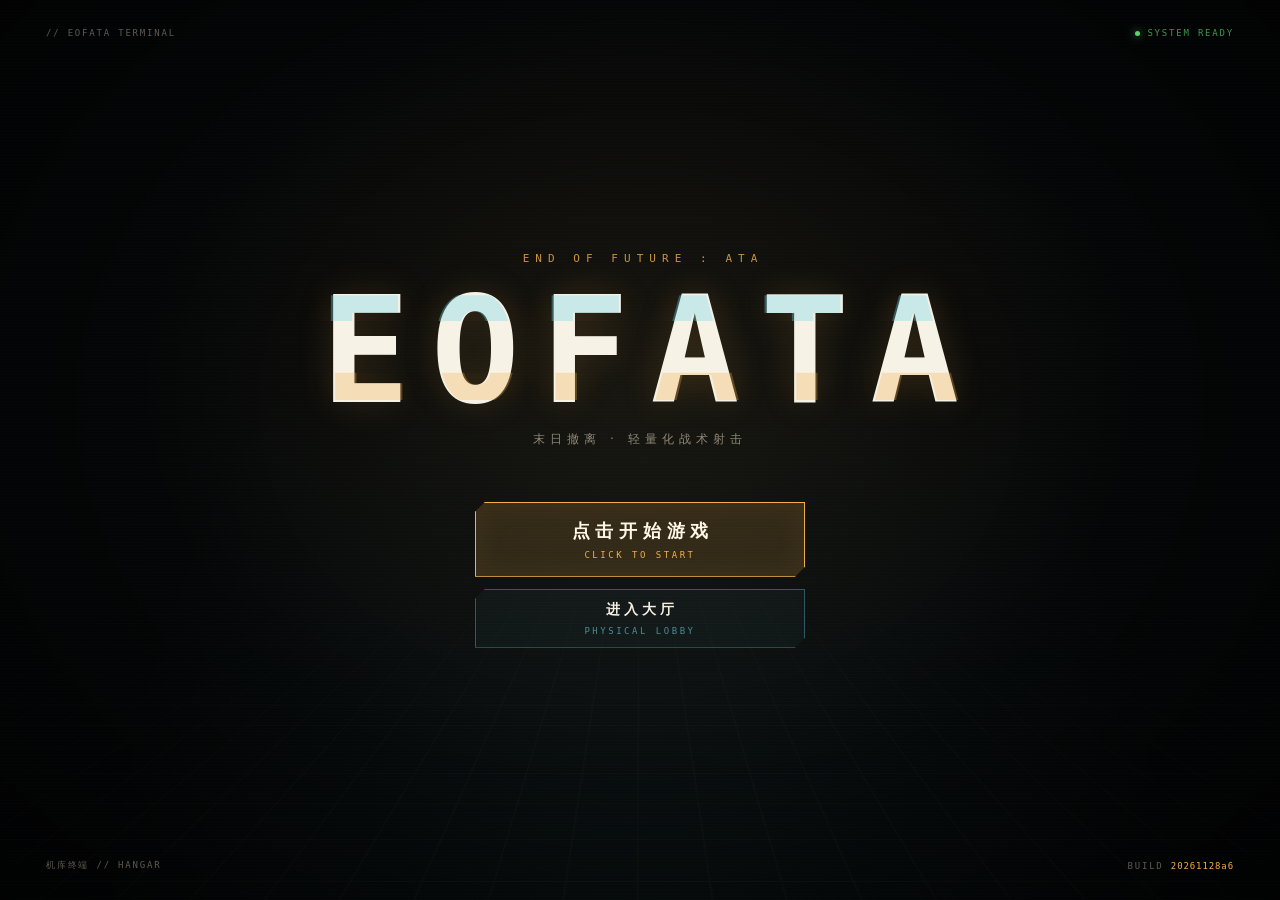
==== commit 26f5b7ae: "update" ====
--- a/dev_web3d/index.html
+++ b/dev_web3d/index.html
@@ -30,7 +30,7 @@
     if (standalone) document.documentElement.classList.add('standalone');
   })();
 </script>
-<link rel="stylesheet" href="css/app.css?v=20261127c5" />
+<link rel="stylesheet" href="css/app.css?v=20261128a6" />
 </head>
 <body>
 <div id="app">
@@ -477,6 +477,49 @@
     </div>
   </div>
 
+  <!-- ================= 开始菜单 ================= -->
+  <div id="startMenu" class="start-menu hidden" role="dialog" aria-modal="true" aria-labelledby="startTitle">
+    <div class="start-grid" aria-hidden="true"></div>
+    <div class="start-scan" aria-hidden="true"></div>
+
+    <div class="start-top">
+      <span>// EOFATA TERMINAL</span>
+      <span class="start-state"><i></i> SYSTEM READY</span>
+    </div>
+
+    <div class="start-core">
+      <div class="start-kicker">END OF FUTURE : ATA</div>
+      <h1 class="start-logo" id="startTitle" data-text="EOFATA">EOFATA</h1>
+      <div class="start-sub">末日撤离 · 轻量化战术射击</div>
+      <button type="button" id="startGameBtn" class="start-btn" data-start-choice="game">
+        <span class="start-btn-label">点击开始游戏</span>
+        <em>CLICK TO START</em>
+      </button>
+      <button type="button" id="startHallBtn" class="start-btn start-btn-hall" data-start-choice="hall">
+        <span class="start-btn-label">进入大厅</span>
+        <em>PHYSICAL LOBBY</em>
+      </button>
+    </div>
+
+    <div class="start-foot">
+      <span>机库终端 // HANGAR</span>
+      <span class="start-build">BUILD <b id="startBuild">—</b></span>
+    </div>
+  </div>
+
+  <!-- ================= 实体大厅 ================= -->
+  <div id="hallUI" class="hall-ui hidden">
+    <div class="hall-top">
+      <span class="hall-title">EOFATA <em>// 大厅</em></span>
+      <div class="hall-right">
+        <span class="hall-hint"><b>WASD</b> 移动 · <b>F</b> 互动 · <b>L</b> 锁定鼠标 · <b>ESC</b> 返回</span>
+        <button type="button" class="hall-exit" id="hallExit">返回机库</button>
+      </div>
+    </div>
+    <div class="hall-prompt hidden" id="hallPrompt"></div>
+    <div class="hall-toast" id="hallToast"></div>
+  </div>
+
   <div class="toast" id="toast"></div>
   <div class="flash" id="flash"></div>
 
@@ -495,7 +538,7 @@
 
 <script>
   window.__errs = [];
-  window.__build = '20261127c30';
+  window.__build = '20261128a6';
   console.info('EOFATA build ' + window.__build);
   document.title = 'EOFATA 3D — End of Future : ATA · ' + window.__build;
   window.addEventListener('error', function (e) {
@@ -508,9 +551,9 @@
   (function () {
     var files = [
       'config', 'items', 'grid', 'store', 'mapstore', 'animdata', 'charmodels', 'models', 'weaponview', 'weapondrag',
-      'world', 'hangar', 'gl', 'asset', 'ui', 'mobile', 'minimap', 'hud',
+      'world', 'hangar', 'hall', 'gl', 'asset', 'ui', 'mobile', 'minimap', 'hud',
       'itemtip', 'inventory', 'stash', 'shop', 'chipshop', 'contracts',
-      'lobby', 'touch', 'game', 'selftest'
+      'startmenu', 'lobby', 'touch', 'game', 'selftest'
     ];
     var v = window.__build + '.' + Date.now();
     for (var i = 0; i < files.length; i++) {
--- a/dev_web3d/css/app.css
+++ b/dev_web3d/css/app.css
@@ -2306,3 +2306,277 @@
   border-color: var(--red) !important;
   box-shadow: 0 0 0 1px rgba(226,96,79,.5), inset 0 0 18px rgba(226,96,79,.12);
 }
+
+/* ================= 开始菜单 ================= */
+.start-menu {
+  position: fixed; inset: 0; z-index: 200;
+  display: flex; align-items: center; justify-content: center;
+  padding: clamp(16px, 4vw, 52px);
+  overflow: hidden; cursor: pointer;
+  color: var(--txt);
+  background:
+    radial-gradient(ellipse at 50% 42%, rgba(240, 176, 76, .075), transparent 56%),
+    radial-gradient(ellipse at 50% 118%, rgba(111, 216, 239, .055), transparent 62%),
+    #050708;
+  opacity: 1;
+  transition: opacity .5s ease;
+}
+.start-menu.closing { opacity: 0; pointer-events: none; }
+.start-menu::after {
+  content: ""; position: absolute; inset: 0; pointer-events: none;
+  background: radial-gradient(ellipse at 50% 45%, transparent 42%, rgba(0, 0, 0, .72) 100%);
+}
+
+.start-grid {
+  position: absolute; inset: -18% -12% -12%;
+  pointer-events: none;
+  background:
+    linear-gradient(rgba(240, 176, 76, .07) 1px, transparent 1px) 0 0 / 100% 44px,
+    linear-gradient(90deg, rgba(240, 176, 76, .07) 1px, transparent 1px) 0 0 / 44px 100%;
+  transform: perspective(640px) rotateX(58deg) scale(1.35);
+  transform-origin: 50% 82%;
+  opacity: .55;
+  -webkit-mask-image: linear-gradient(to top, #000 0%, rgba(0, 0, 0, .5) 42%, transparent 74%);
+  mask-image: linear-gradient(to top, #000 0%, rgba(0, 0, 0, .5) 42%, transparent 74%);
+  animation: startGrid 14s linear infinite;
+}
+.start-scan {
+  position: absolute; inset: 0; pointer-events: none; opacity: .28;
+  background: repeating-linear-gradient(0deg, rgba(255, 255, 255, .035) 0 1px, transparent 1px 3px);
+}
+
+.start-top, .start-foot {
+  position: absolute; left: clamp(16px, 4vw, 46px); right: clamp(16px, 4vw, 46px);
+  z-index: 2; display: flex; align-items: center; justify-content: space-between;
+  gap: 16px;
+  font-family: var(--mono); font-size: 9px; letter-spacing: .2em;
+  color: var(--dim2); white-space: nowrap;
+}
+.start-top { top: clamp(14px, 3vw, 28px); }
+.start-foot { bottom: clamp(14px, 3vw, 28px); }
+.start-state { display: inline-flex; align-items: center; gap: 7px; color: rgba(90, 212, 106, .7); }
+.start-state i {
+  width: 5px; height: 5px; border-radius: 50%; background: var(--green);
+  box-shadow: 0 0 8px rgba(90, 212, 106, .85);
+  animation: startBlink 2.2s ease-in-out infinite;
+}
+.start-build { color: var(--dim2); }
+.start-build b { color: var(--amber); font-weight: 500; letter-spacing: .1em; }
+
+.start-core {
+  position: relative; z-index: 2;
+  display: flex; flex-direction: column; align-items: center;
+  text-align: center;
+}
+.start-kicker {
+  padding-left: .55em;
+  font-family: var(--mono); font-size: clamp(9px, 1.05vw, 11px);
+  letter-spacing: .55em; color: var(--amber); opacity: .82;
+}
+.start-logo {
+  position: relative;
+  margin: .12em 0 .08em; padding-left: .14em;
+  font-family: var(--mono); font-weight: 800;
+  font-size: clamp(56px, 13vw, 148px); line-height: .92;
+  letter-spacing: .14em;
+  color: #f7f2e6;
+  text-shadow: 0 0 36px rgba(240, 176, 76, .16);
+}
+.start-logo::before, .start-logo::after {
+  content: attr(data-text);
+  position: absolute; inset: 0; padding-left: .14em;
+  pointer-events: none;
+}
+.start-logo::before {
+  color: var(--ice); opacity: .34;
+  clip-path: inset(9% 0 72% 0);
+  transform: translateX(-.014em);
+  animation: startGlitchA 7.5s steps(1) infinite;
+}
+.start-logo::after {
+  color: var(--amber); opacity: .3;
+  clip-path: inset(66% 0 14% 0);
+  transform: translateX(.014em);
+  animation: startGlitchB 7.5s steps(1) infinite;
+}
+.start-sub {
+  margin-bottom: clamp(30px, 6vh, 58px);
+  font-size: clamp(10px, 1.1vw, 12px); letter-spacing: .42em;
+  color: var(--dim);
+}
+
+.start-btn {
+  position: relative; overflow: hidden;
+  display: flex; flex-direction: column; align-items: center; gap: 7px;
+  min-width: min(78vw, 330px); padding: 16px 44px;
+  font: inherit; color: #f5efe2; cursor: pointer;
+  background: rgba(240, 176, 76, .045);
+  border: 1px solid rgba(240, 176, 76, .5);
+  clip-path: polygon(0 10px, 10px 0, 100% 0, 100% calc(100% - 10px), calc(100% - 10px) 100%, 0 100%);
+  transition: background .2s ease, border-color .2s ease, box-shadow .2s ease, color .2s ease;
+}
+.start-btn::before {
+  content: ""; position: absolute; top: 0; bottom: 0; left: -60%; width: 42%;
+  pointer-events: none;
+  background: linear-gradient(90deg, transparent, rgba(240, 176, 76, .24), transparent);
+  transform: skewX(-20deg);
+  animation: startSweep 3.6s ease-in-out infinite;
+}
+.start-btn:hover, .start-btn:focus-visible {
+  color: #fff8e9;
+  background: rgba(240, 176, 76, .15);
+  border-color: var(--amber);
+  box-shadow: 0 0 40px rgba(240, 176, 76, .16), inset 0 0 30px rgba(240, 176, 76, .08);
+  outline: none;
+}
+.start-btn-label {
+  position: relative; z-index: 1;
+  font-size: clamp(15px, 1.5vw, 18px); font-weight: 700; letter-spacing: .32em;
+  padding-left: .32em;
+}
+.start-btn em {
+  position: relative; z-index: 1;
+  font-style: normal; font-family: var(--mono); font-size: 9px;
+  letter-spacing: .28em; color: var(--amber-dim);
+  transition: color .2s ease;
+}
+.start-btn:hover em, .start-btn:focus-visible em { color: var(--amber); }
+
+.start-btn-hall {
+  margin-top: 12px;
+  padding: 11px 34px;
+  border-color: rgba(111, 216, 239, .34);
+  background: rgba(111, 216, 239, .035);
+}
+.start-btn-hall .start-btn-label {
+  font-size: clamp(12px, 1.2vw, 14px);
+  letter-spacing: .28em;
+  padding-left: .28em;
+}
+.start-btn-hall em { color: rgba(111, 216, 239, .6); }
+.start-btn-hall:hover, .start-btn-hall:focus-visible {
+  border-color: var(--ice);
+  background: rgba(111, 216, 239, .11);
+  box-shadow: 0 0 34px rgba(111, 216, 239, .13), inset 0 0 26px rgba(111, 216, 239, .06);
+}
+.start-btn-hall:hover em, .start-btn-hall:focus-visible em { color: var(--ice); }
+
+@keyframes startGrid {
+  to { background-position: 0 44px, 44px 0; }
+}
+@keyframes startSweep {
+  0%, 58% { left: -60%; }
+  100% { left: 120%; }
+}
+@keyframes startBlink {
+  0%, 100% { opacity: 1; }
+  50% { opacity: .35; }
+}
+@keyframes startGlitchA {
+  0%, 94%, 100% { transform: translateX(-.014em); }
+  95% { transform: translateX(-.05em); }
+  96% { transform: translateX(.03em); }
+  97% { transform: translateX(-.014em); }
+}
+@keyframes startGlitchB {
+  0%, 94%, 100% { transform: translateX(.014em); }
+  95% { transform: translateX(.05em); }
+  96% { transform: translateX(-.03em); }
+  97% { transform: translateX(.014em); }
+}
+
+body.menu-open { cursor: default; }
+body.menu-open #gl { cursor: default; }
+
+@media (max-width: 720px) {
+  .start-top, .start-foot { font-size: 8px; letter-spacing: .12em; }
+  .start-logo { font-size: clamp(46px, 16vw, 94px); letter-spacing: .1em; padding-left: .1em; }
+  .start-logo::before, .start-logo::after { padding-left: .1em; }
+  .start-kicker { letter-spacing: .38em; }
+  .start-sub { letter-spacing: .26em; margin-bottom: 34px; }
+  .start-btn { min-width: min(82vw, 300px); padding: 14px 24px; }
+  .start-btn-label { letter-spacing: .24em; padding-left: .24em; }
+}
+@supports (height: 100dvh) {
+  html.touch-ui #startMenu { height: 100dvh; }
+}
+@media (prefers-reduced-motion: reduce) {
+  .start-menu { transition: none; }
+  .start-grid, .start-scan, .start-state i,
+  .start-btn::before, .start-logo::before, .start-logo::after { animation: none !important; }
+}
+
+/* ================= 实体大厅 UI ================= */
+.hall-ui {
+  position: fixed; inset: 0; z-index: 25;
+  pointer-events: none;
+  font-family: var(--font);
+}
+.hall-top {
+  position: absolute; top: clamp(16px, 3vw, 28px);
+  left: clamp(18px, 4vw, 46px); right: clamp(18px, 4vw, 46px);
+  display: flex; align-items: center; justify-content: space-between; gap: 16px;
+}
+.hall-title {
+  font-family: var(--mono); font-size: clamp(15px, 1.7vw, 20px);
+  letter-spacing: .24em; color: #f4efe3;
+}
+.hall-title em { font-style: normal; font-size: .62em; color: var(--amber); letter-spacing: .18em; }
+.hall-right { display: flex; align-items: center; gap: 10px; }
+.hall-hint {
+  padding: 7px 12px; font-family: var(--mono); font-size: 9px;
+  letter-spacing: .14em; color: var(--dim);
+  background: rgba(8, 11, 14, .56); border: 1px solid var(--line);
+  backdrop-filter: blur(2px); white-space: nowrap;
+}
+.hall-hint b { color: var(--amber); font-weight: 600; }
+.hall-exit {
+  pointer-events: auto;
+  padding: 7px 12px; font: 9px var(--mono); letter-spacing: .12em;
+  color: var(--amber); background: rgba(8, 11, 14, .72);
+  border: 1px solid var(--amber-dim); cursor: pointer;
+  white-space: nowrap;
+}
+.hall-exit:hover, .hall-exit:focus-visible {
+  color: #1a1409; background: var(--amber); border-color: var(--amber);
+  outline: none;
+}
+
+.hall-prompt {
+  position: absolute; left: 50%; bottom: clamp(58px, 9vh, 92px);
+  transform: translateX(-50%);
+  padding: 11px 22px 11px 16px;
+  font-size: clamp(12px, 1.2vw, 14px); letter-spacing: .12em;
+  color: #ece6d9; white-space: nowrap;
+  background: rgba(8, 11, 14, .88);
+  border: 1px solid rgba(240, 176, 76, .36);
+  border-left: 3px solid var(--amber);
+  box-shadow: 0 10px 30px rgba(0, 0, 0, .35);
+  clip-path: polygon(0 0, 100% 0, 100% calc(100% - 8px), calc(100% - 8px) 100%, 0 100%);
+}
+.hall-prompt b {
+  display: inline-block; margin-right: 7px; padding: 1px 6px;
+  font-family: var(--mono); font-size: .85em; color: #171208;
+  background: var(--amber);
+}
+.hall-prompt .hp-name { color: var(--amber); }
+
+.hall-toast {
+  position: absolute; left: 50%; bottom: clamp(112px, 15vh, 154px);
+  transform: translateX(-50%) translateY(6px);
+  padding: 8px 16px;
+  font-family: var(--mono); font-size: 10px; letter-spacing: .12em;
+  color: #f4efe3; background: rgba(8, 11, 14, .9);
+  border: 1px solid var(--line2);
+  opacity: 0; transition: opacity .18s ease, transform .18s ease;
+  white-space: nowrap;
+}
+.hall-toast.show { opacity: 1; transform: translateX(-50%) translateY(0); }
+.hall-toast b { color: var(--amber); font-weight: 600; }
+
+@media (max-width: 720px) {
+  .hall-top { top: 13px; left: 14px; right: 14px; }
+  .hall-hint { display: none; }
+  .hall-prompt { bottom: 54px; padding: 9px 14px; }
+  .hall-toast { bottom: 102px; max-width: 88vw; white-space: normal; text-align: center; }
+}
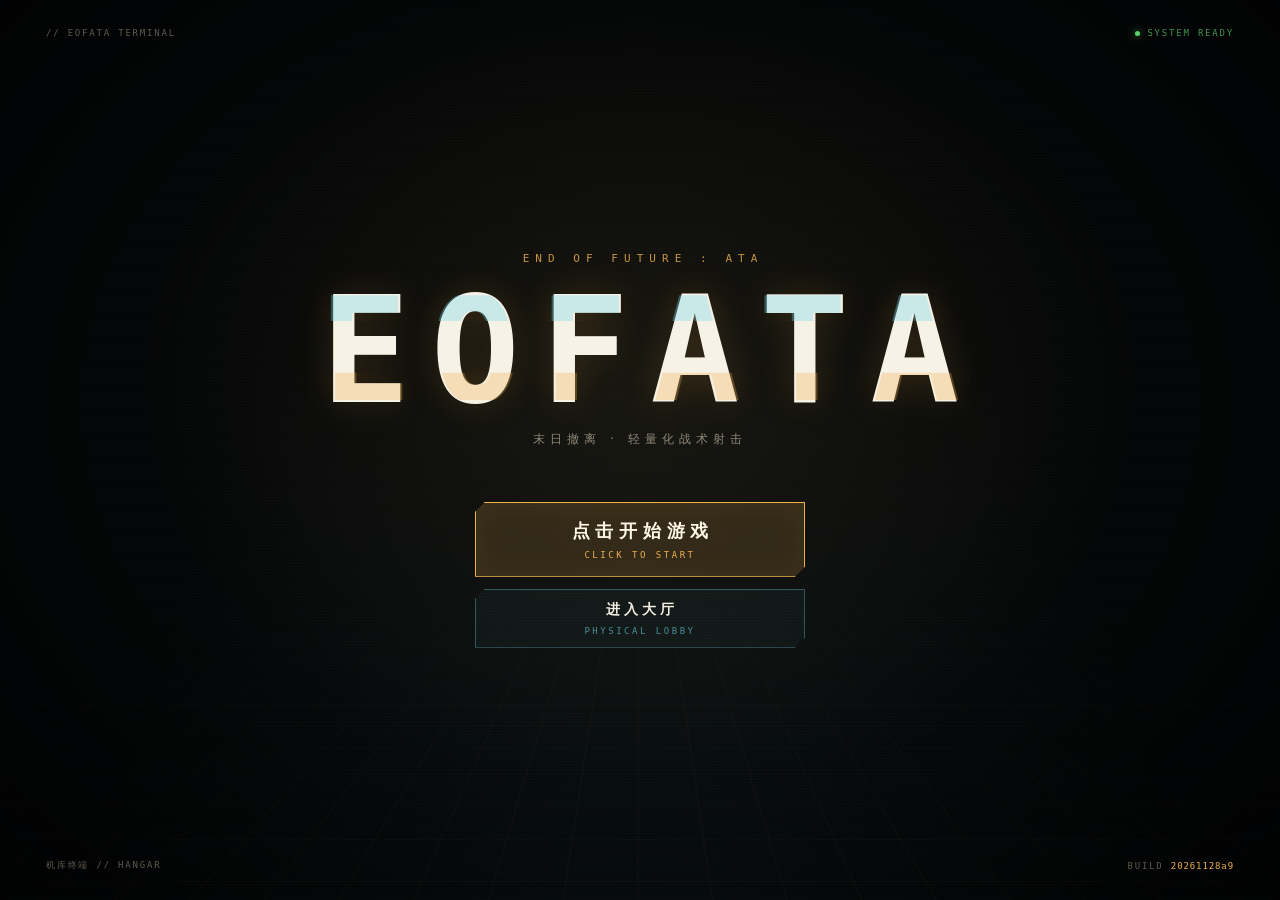
==== commit 52efb46b: "updateupdate" ====
--- a/dev_web3d/index.html
+++ b/dev_web3d/index.html
@@ -30,7 +30,7 @@
     if (standalone) document.documentElement.classList.add('standalone');
   })();
 </script>
-<link rel="stylesheet" href="css/app.css?v=20261128a6" />
+<link rel="stylesheet" href="css/app.css?v=20261128a9" />
 </head>
 <body>
 <div id="app">
@@ -538,7 +538,7 @@
 
 <script>
   window.__errs = [];
-  window.__build = '20261128a6';
+  window.__build = '20261128a9';
   console.info('EOFATA build ' + window.__build);
   document.title = 'EOFATA 3D — End of Future : ATA · ' + window.__build;
   window.addEventListener('error', function (e) {
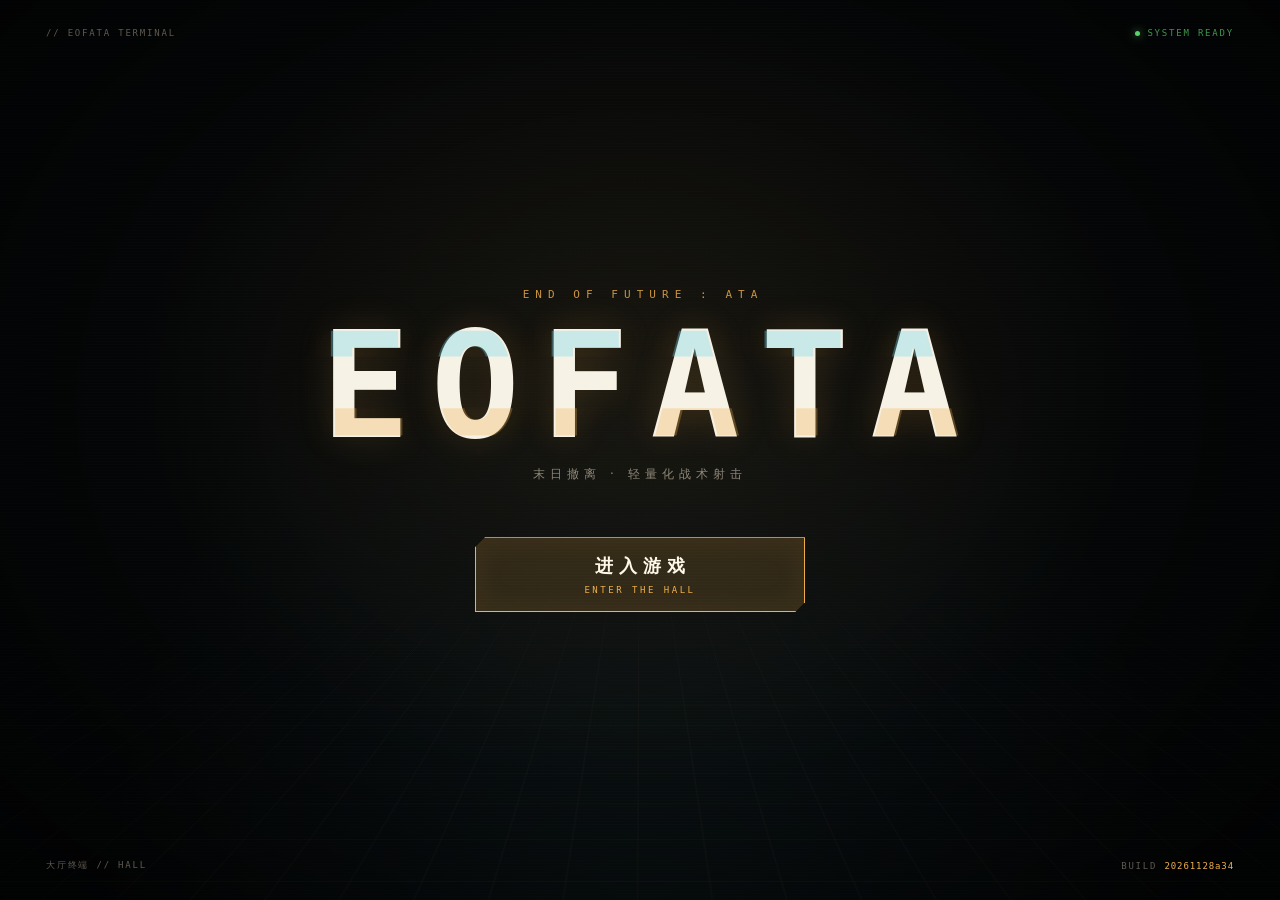
==== commit a8af11b8: "update" ====
--- a/dev_web3d/index.html
+++ b/dev_web3d/index.html
@@ -30,7 +30,7 @@
     if (standalone) document.documentElement.classList.add('standalone');
   })();
 </script>
-<link rel="stylesheet" href="css/app.css?v=20261128a9" />
+<link rel="stylesheet" href="css/app.css?v=20261128a34" />
 </head>
 <body>
 <div id="app">
@@ -44,6 +44,7 @@
   <div id="hud" class="hidden">
     <div class="dmg-layer" id="dmgLayer"></div>
     <div class="edge-layer" id="edgeLayer"></div>
+    <div class="speech-layer hidden" id="speechLayer"></div>
     <div class="hud-tl">
       <div class="vbar shd"><i id="shdFill"></i><span class="lab">SHD</span><span class="num" id="shdNum">60</span></div>
       <div class="vbar hp"><i id="hpFill"></i><span class="lab">VIT</span><span class="num" id="hpNum">100</span></div>
@@ -119,13 +120,28 @@
   <!-- ================= 大厅 / 机库 ================= -->
   <div id="lobby" class="hidden">
     <div class="lobby-top">
-      <div class="lobby-brand">EOFATA<span>// 机库</span></div>
+      <div class="lobby-brand">EOFATA<span>// 大厅终端</span></div>
       <div class="lobby-tabs" id="lobbyTabs"></div>
       <div class="lobby-money">
         <span>数据</span><b id="lobbyBank">10000</b><em>NB</em>
         <span class="lobby-best">最佳 <i id="lobbyBest">0</i></span>
       </div>
       <button type="button" class="fs-btn" data-fullscreen>全屏</button>
+    </div>
+
+    <div class="device-bar hidden" id="deviceBar">
+      <div class="device-name">
+        <span id="deviceKicker">// TERMINAL</span>
+        <b id="deviceTitle">军械库</b>
+      </div>
+      <div class="device-money"><span>数据</span><b id="deviceBank">0</b><em>NB</em></div>
+      <div class="device-subtabs" id="deviceSubtabs"></div>
+      <button type="button" class="device-close" id="deviceClose">ESC 返回大厅</button>
+    </div>
+
+    <div class="device-label hidden" id="deviceLabel" aria-hidden="true">
+      <span id="deviceLabelKicker">// ARMORY</span>
+      <b id="deviceLabelName">军械库</b>
     </div>
 
     <div class="lobby-main">
@@ -135,9 +151,23 @@
           <div class="char-list" id="lobbyChars"></div>
         </div>
 
-        <div class="panel-sec">
+        <div class="panel-sec" id="lobbyGadgetSec">
           <div class="sec-head">战术道具 <em>Q / E · 点击槽位更换</em></div>
           <div class="gadget-line" id="lobbyGadgets"></div>
+        </div>
+
+        <div class="panel-sec tele-manifest" id="teleManifest">
+          <div class="sec-head">出击清单 <em id="teleManifestState">待命</em></div>
+          <div class="tm-list">
+            <div class="tm-row"><span>角色</span><b id="tmChar">潜行者</b></div>
+            <div class="tm-row"><span>主武器</span><b id="tmWeapon1">未配置</b></div>
+            <div class="tm-row"><span>副武器</span><b id="tmWeapon2">未配置</b></div>
+            <div class="tm-row"><span>战术道具</span><b id="tmGadgets">未配置</b></div>
+            <div class="tm-row"><span>弹夹配给</span><b id="tmAmmo">0 匣</b></div>
+            <div class="tm-row"><span>战局地图</span><b id="tmMap">随机设施</b></div>
+            <div class="tm-row"><span>预计消耗</span><b id="tmCost">0 NB</b></div>
+          </div>
+          <div class="tm-foot" id="tmFoot">确认配置后即可传送到设施入口</div>
         </div>
       </div>
 
@@ -172,9 +202,50 @@
           </div>
           <div class="map-hint" id="lobbyMapHint">程序化随机设施 · 每局重新生成</div>
         </div>
+
+        <div class="panel-sec tele-brief" id="teleBrief">
+          <div class="sec-head">行动简报 <em id="teleBriefType">随机设施</em></div>
+          <div class="tele-brief-map" id="teleBriefMap"></div>
+          <div class="tele-brief-facts" id="teleBriefFacts"></div>
+        </div>
+
         <div class="lobby-msg" id="lobbyMainMsg"></div>
         <button class="btn test-entry" id="testMapBtn">进入测试场 · 训练配装</button>
         <div class="test-hint">初始空手 / 配装台选武器与道具 / 1 秒刷新敌人</div>
+      </div>
+
+      <!-- ---------- 军械库 ---------- -->
+      <div class="tab-pane" id="paneArmory">
+        <div class="pane-head">
+          <div class="pane-title">军械库<span>// ARMORY</span></div>
+          <div class="pane-meta">
+            <span>数据 <b id="armoryBank">0</b> NB</span>
+            <span>仓库武器 <b id="armoryWeaponCount">0</b></span>
+            <span>仓库芯片 <b id="armoryChipCount">0</b></span>
+          </div>
+        </div>
+        <div class="armory-body">
+          <div class="armory-col">
+            <div class="sec-head">配装槽 <em>点击卸下 / 装备</em></div>
+            <div class="armory-slots" id="armorySlots"></div>
+            <div class="sec-head">仓库武器 <em>3×1 · 点击装备到配装槽</em></div>
+            <div class="armory-list" id="armoryWeapons"></div>
+          </div>
+          <div class="armory-col">
+            <div class="sec-head">已装芯片 <em>每把最多 3 个</em></div>
+            <div class="armory-installed" id="armoryInstalled"></div>
+            <div class="sec-head">仓库芯片 <em>点击装入武器</em></div>
+            <div class="armory-list" id="armoryChips"></div>
+          </div>
+          <div class="armory-col">
+            <div class="sec-head">战术道具 <em>Q / E 两个槽位</em></div>
+            <div class="armory-gadgets" id="armoryGadgets"></div>
+            <div class="armory-note">
+              武器与芯片从仓库装备；卸下会放回仓库。战术道具不占仓库格，每局最多携带两个。
+            </div>
+          </div>
+        </div>
+        <div class="pane-msg" id="armoryMsg"></div>
       </div>
 
       <!-- ---------- 仓库 ---------- -->
@@ -227,7 +298,7 @@
       <!-- ---------- 制造 ---------- -->
       <div class="tab-pane" id="paneCraft">
         <div class="pane-head">
-          <div class="pane-title">制造工坊<span>// FAB</span></div>
+          <div class="pane-title">制造台<span>// FABRICATOR</span></div>
           <div class="pane-meta">
             <span>数据 <b id="craftBank">0</b> NB</span>
             <span>仓库芯片 <b id="craftOwned">0</b> 块</span>
@@ -260,14 +331,14 @@
       <!-- ---------- 补给站 ---------- -->
       <div class="tab-pane" id="paneShop">
         <div class="pane-head">
-          <div class="pane-title">补给站<span>// QUARTERMASTER</span></div>
+          <div class="pane-title">躯体打印机<span>// BODY PRINTER</span></div>
           <div class="pane-meta"><span>数据 <b id="shopBank">0</b> NB</span></div>
         </div>
         <div class="shop-body">
           <div class="shop-col">
             <div class="sec-head">战术道具 <em>默认全部解锁</em></div>
             <div class="shop-list" id="shopSupplies"></div>
-            <div class="pane-tip">在机库选择携带哪两种；局内无法更换。</div>
+            <div class="pane-tip">在军械库选择携带哪两种；局内无法更换。</div>
             <div class="shop-note">
               <div class="sec-head">使用方式</div>
               <div class="rule-list">
@@ -310,7 +381,7 @@
               <div class="cts-bar"><i id="contractFill"></i></div>
             </div>
             <button class="btn" id="contractReroll">完成并领取全部合约后可刷新</button>
-            <div class="pane-tip">完成合约后回到机库，在本页领取数据奖励。</div>
+            <div class="pane-tip">完成合约后回到大厅，在本页领取数据奖励。</div>
           </div>
         </div>
       </div>
@@ -430,7 +501,7 @@
       <div class="mini-title">行动暂停</div>
       <button class="btn primary" id="resumeBtn">继续行动</button>
       <button class="btn touch-only fs-only" data-fullscreen>全屏切换</button>
-      <button class="btn" id="abandonBtn">放弃行动 · 返回机库</button>
+      <button class="btn" id="abandonBtn">放弃行动 · 返回大厅</button>
       <div class="mini-foot">P / ESC 继续</div>
     </div>
   </div>
@@ -463,7 +534,7 @@
       <div class="end-grid" id="endBody"></div>
       <div class="end-note" id="endNote"></div>
       <div class="end-contract" id="endContracts"></div>
-      <button id="againBtn">返回机库</button>
+      <button id="againBtn">返回大厅</button>
     </div>
   </div>
 
@@ -491,18 +562,14 @@
       <div class="start-kicker">END OF FUTURE : ATA</div>
       <h1 class="start-logo" id="startTitle" data-text="EOFATA">EOFATA</h1>
       <div class="start-sub">末日撤离 · 轻量化战术射击</div>
-      <button type="button" id="startGameBtn" class="start-btn" data-start-choice="game">
-        <span class="start-btn-label">点击开始游戏</span>
-        <em>CLICK TO START</em>
+      <button type="button" id="startGameBtn" class="start-btn" data-start-choice="hall">
+        <span class="start-btn-label">进入游戏</span>
+        <em>ENTER THE HALL</em>
       </button>
-      <button type="button" id="startHallBtn" class="start-btn start-btn-hall" data-start-choice="hall">
-        <span class="start-btn-label">进入大厅</span>
-        <em>PHYSICAL LOBBY</em>
-      </button>
     </div>
 
     <div class="start-foot">
-      <span>机库终端 // HANGAR</span>
+      <span>大厅终端 // HALL</span>
       <span class="start-build">BUILD <b id="startBuild">—</b></span>
     </div>
   </div>
@@ -512,12 +579,39 @@
     <div class="hall-top">
       <span class="hall-title">EOFATA <em>// 大厅</em></span>
       <div class="hall-right">
-        <span class="hall-hint"><b>WASD</b> 移动 · <b>F</b> 互动 · <b>L</b> 锁定鼠标 · <b>ESC</b> 返回</span>
-        <button type="button" class="hall-exit" id="hallExit">返回机库</button>
+        <span class="hall-hint"><b>WASD</b> 移动 · <b>F</b> 互动 · <b>L</b> 锁定鼠标 · <b>ESC</b> 设置</span>
+        <button type="button" class="hall-exit" id="hallExit">返回开始菜单</button>
       </div>
     </div>
     <div class="hall-prompt hidden" id="hallPrompt"></div>
     <div class="hall-toast" id="hallToast"></div>
+    <div class="ata-dialogue" id="ataDialogue" role="status" aria-live="polite">
+      <div class="ata-dialogue-box">
+        <div class="ata-dialogue-head">
+          <span class="ata-dialogue-mark" aria-hidden="true">A</span>
+          <span class="ata-dialogue-speaker">ATA</span>
+          <span class="ata-dialogue-tag" id="ataDialogueTag">// 大厅</span>
+        </div>
+        <div class="ata-dialogue-text" id="ataDialogueText"></div>
+      </div>
+      <i class="ata-dialogue-tail" aria-hidden="true"></i>
+    </div>
+  </div>
+
+  <!-- ================= 大厅设置 ================= -->
+  <div id="hallPause" class="screen hidden">
+    <div class="mini-panel hall-pause-panel">
+      <div class="mini-tag">// HALL SETTINGS</div>
+      <div class="mini-title">大厅设置</div>
+      <div class="hall-set-row">
+        <span>默认镜头俯角</span>
+        <div class="chip-row" id="hallPausePitch"></div>
+      </div>
+      <button type="button" class="btn" id="hallFullscreenBtn">切换全屏</button>
+      <button type="button" class="btn primary" id="hallResumeBtn">继续游戏</button>
+      <button type="button" class="btn" id="hallStartMenuBtn">返回开始菜单</button>
+      <div class="mini-foot">ESC 继续</div>
+    </div>
   </div>
 
   <div class="toast" id="toast"></div>
@@ -538,7 +632,7 @@
 
 <script>
   window.__errs = [];
-  window.__build = '20261128a9';
+  window.__build = '20261128a34';
   console.info('EOFATA build ' + window.__build);
   document.title = 'EOFATA 3D — End of Future : ATA · ' + window.__build;
   window.addEventListener('error', function (e) {
@@ -553,7 +647,7 @@
       'config', 'items', 'grid', 'store', 'mapstore', 'animdata', 'charmodels', 'models', 'weaponview', 'weapondrag',
       'world', 'hangar', 'hall', 'gl', 'asset', 'ui', 'mobile', 'minimap', 'hud',
       'itemtip', 'inventory', 'stash', 'shop', 'chipshop', 'contracts',
-      'startmenu', 'lobby', 'touch', 'game', 'selftest'
+      'startmenu', 'armory', 'lobby', 'dialogue', 'speech', 'aidebug', 'touch', 'game', 'selftest'
     ];
     var v = window.__build + '.' + Date.now();
     for (var i = 0; i < files.length; i++) {
--- a/dev_web3d/css/app.css
+++ b/dev_web3d/css/app.css
@@ -155,6 +155,61 @@
   transform-origin: 50% 50%;
   filter: drop-shadow(0 1px 1px rgba(0, 0, 0, .85));
   will-change: transform;
+}
+
+/* ================= 局内语言气泡 ================= */
+.speech-layer {
+  position: absolute; inset: 0; overflow: hidden;
+  pointer-events: none; z-index: 2;
+}
+.speech-bubble {
+  position: absolute; left: 0; top: 0; display: none;
+  max-width: 196px;
+  opacity: 0; transform: translateY(4px);
+  transition: opacity .16s ease, transform .16s ease;
+  will-change: left, top, opacity;
+}
+.speech-bubble.on { opacity: 1; transform: translateY(0); }
+.speech-bubble.sp-undead { --sp: #e2604f; }
+.speech-bubble.sp-scav { --sp: #f0b04c; }
+.speech-bubble.sp-squad { --sp: #6fd8ef; }
+.speech-bubble .sp-box {
+  position: relative; z-index: 1;
+  padding: 4px 9px 4px 8px;
+  background: rgba(8, 10, 12, .88);
+  border: 1px solid rgba(240, 236, 226, .16);
+  border-left: 2px solid var(--sp);
+  box-shadow: 0 6px 18px rgba(0, 0, 0, .38);
+  clip-path: polygon(0 0, calc(100% - 6px) 0, 100% 6px, 100% 100%, 0 100%);
+}
+.speech-bubble .sp-name {
+  display: inline-block; margin-right: 6px;
+  font: 8px var(--mono); letter-spacing: .12em;
+  color: var(--sp); vertical-align: 1px;
+  max-width: 90px; overflow: hidden; text-overflow: ellipsis; white-space: nowrap;
+}
+.speech-bubble .sp-name::after { content: '：'; opacity: .7; }
+.speech-bubble .sp-text {
+  font-size: 11px; line-height: 1.45; letter-spacing: .02em;
+  color: #f1ebdf; word-break: break-word;
+}
+.speech-bubble .sp-arrow {
+  position: absolute; z-index: 0; left: 50%; top: 100%;
+  width: 0; height: 0;
+  border-top: 4px solid transparent;
+  border-bottom: 4px solid transparent;
+  border-left: 6px solid var(--sp);
+  filter: drop-shadow(0 1px 1px rgba(0, 0, 0, .8));
+  transform-origin: 50% 50%;
+}
+.speech-layer.compact .speech-bubble { max-width: 164px; }
+.speech-layer.compact .speech-bubble .sp-box { padding: 2px 7px 2px 6px; }
+.speech-layer.compact .speech-bubble .sp-name { display: none; }
+.speech-layer.compact .speech-bubble .sp-text { font-size: 10px; line-height: 1.35; }
+@media (max-width: 720px) {
+  .speech-bubble { max-width: 160px; }
+  .speech-bubble .sp-text { font-size: 10px; }
+  .speech-bubble .sp-name { font-size: 7px; }
 }
 
 .hud-br {
@@ -2574,9 +2629,455 @@
 .hall-toast.show { opacity: 1; transform: translateX(-50%) translateY(0); }
 .hall-toast b { color: var(--amber); font-weight: 600; }
 
+/* ATA 固定提示气泡：跟随大厅中央 ATA 泛光字 */
+.ata-dialogue {
+  position: fixed; left: 0; top: 0; z-index: 28;
+  transform: translate(-50%, -100%);
+  width: max-content;
+  max-width: min(392px, 76vw);
+  opacity: 0;
+  transition: opacity .22s ease;
+  pointer-events: none;
+  will-change: left, top, opacity;
+  --tail: 50%;
+}
+.ata-dialogue.show { opacity: 1; }
+.ata-dialogue-box {
+  position: relative; z-index: 1;
+  padding: 9px 15px 11px 13px;
+  background:
+    linear-gradient(180deg, rgba(13, 16, 20, .95), rgba(8, 10, 12, .97));
+  border: 1px solid rgba(240, 176, 76, .40);
+  border-left: 2px solid var(--amber);
+  box-shadow:
+    0 12px 34px rgba(0, 0, 0, .46),
+    inset 0 0 24px rgba(240, 176, 76, .05);
+  clip-path: polygon(0 0, calc(100% - 9px) 0, 100% 9px, 100% 100%, 0 100%);
+}
+.ata-dialogue-head {
+  display: flex; align-items: center; gap: 7px;
+  margin-bottom: 5px;
+}
+.ata-dialogue-mark {
+  width: 15px; height: 15px; flex: none;
+  display: grid; place-items: center;
+  font: 700 9px/1 var(--mono); color: var(--amber);
+  border: 1px solid rgba(240, 176, 76, .62);
+  background: rgba(240, 176, 76, .08);
+  box-shadow: 0 0 9px rgba(240, 176, 76, .34);
+}
+.ata-dialogue-speaker {
+  font: 10px var(--mono); letter-spacing: .22em; color: var(--amber);
+}
+.ata-dialogue-tag {
+  font: 9px var(--mono); letter-spacing: .10em; color: var(--dim);
+  white-space: nowrap; overflow: hidden; text-overflow: ellipsis;
+}
+.ata-dialogue-text {
+  font-size: clamp(12px, 1.05vw, 13.5px);
+  line-height: 1.62;
+  letter-spacing: .03em;
+  color: #efe9dd;
+}
+.ata-dialogue-tail {
+  position: absolute; z-index: 0; bottom: -5px; left: var(--tail, 50%);
+  width: 9px; height: 9px;
+  background: #0a0d10;
+  border-right: 1px solid rgba(240, 176, 76, .40);
+  border-bottom: 1px solid rgba(240, 176, 76, .40);
+  transform: translateX(-50%) rotate(45deg);
+}
+
 @media (max-width: 720px) {
   .hall-top { top: 13px; left: 14px; right: 14px; }
   .hall-hint { display: none; }
   .hall-prompt { bottom: 54px; padding: 9px 14px; }
   .hall-toast { bottom: 102px; max-width: 88vw; white-space: normal; text-align: center; }
-}
+  .ata-dialogue { max-width: 82vw; }
+  .ata-dialogue-box { padding: 8px 12px 9px 11px; }
+  .ata-dialogue-text { font-size: 12px; line-height: 1.55; }
+  .ata-dialogue-tag { font-size: 8px; }
+}
+
+/* ================= 大厅内装置 / 终端 ================= */
+.device-bar {
+  display: none; flex: 0 0 auto; align-items: center; gap: 20px;
+  min-height: 50px; padding: 7px 22px;
+  background: linear-gradient(180deg, rgba(14, 18, 22, .78), rgba(9, 12, 15, .68));
+  backdrop-filter: blur(8px);
+  border-bottom: 1px solid var(--line2);
+}
+#lobby.device-mode .tab-pane {
+  background: linear-gradient(180deg, rgba(10, 13, 16, .86), rgba(6, 8, 10, .9));
+  backdrop-filter: blur(9px);
+  animation: devicePaneIn .38s cubic-bezier(.2, .8, .2, 1) both;
+}
+#lobby.device-mode:not(.pane-mode) .lobby-main {
+  animation: deviceHomeIn .4s cubic-bezier(.2, .8, .2, 1) both;
+}
+#lobby.device-mode .panel-sec,
+#lobby.device-mode .calc,
+#lobby.device-mode .stash-line {
+  background: rgba(9, 12, 15, .72);
+  backdrop-filter: blur(6px);
+}
+@keyframes devicePaneIn {
+  from { opacity: 0; transform: translateX(30px); }
+  to { opacity: 1; transform: translateX(0); }
+}
+@keyframes deviceHomeIn {
+  from { opacity: 0; transform: translateY(16px) scale(.994); }
+  to { opacity: 1; transform: translateY(0) scale(1); }
+}
+#lobby.device-mode .device-bar { display: flex; }
+#lobby.device-mode .lobby-tabs { display: none; }
+#lobby.device-mode .lobby-foot { display: none; }
+#lobby.device-mode .tab-pane .pane-title { display: none; }
+.device-name { display: flex; align-items: baseline; gap: 10px; min-width: 0; }
+.device-name span {
+  font-family: var(--mono); font-size: 9px; letter-spacing: .22em; color: var(--amber-dim);
+}
+.device-name b {
+  font-size: 19px; letter-spacing: .22em; color: #f4efe3; font-weight: 600;
+  text-shadow: 0 0 18px rgba(240, 176, 76, .18);
+}
+.device-subtabs { display: flex; gap: 4px; margin-left: 8px; }
+.device-subtab {
+  padding: 5px 13px; font: inherit; font-size: 11px; letter-spacing: .1em;
+  color: var(--dim); background: transparent; border: 1px solid var(--line);
+  cursor: pointer;
+}
+.device-subtab:hover { color: #f0e9da; border-color: var(--line2); }
+.device-subtab.on { color: var(--amber); border-color: var(--amber-dim); background: rgba(240, 176, 76, .06); }
+.device-close {
+  margin-left: auto; padding: 6px 12px;
+  font: 9px var(--mono); letter-spacing: .12em; color: var(--dim);
+  background: rgba(8, 11, 14, .7); border: 1px solid var(--line2); cursor: pointer;
+  white-space: nowrap;
+}
+.device-close:hover { color: var(--amber); border-color: var(--amber); }
+
+/* 传送台：只保留角色、配装、地图与出击 */
+#lobby.device-teleporter #lobbyGadgetSec,
+#lobby.device-teleporter #lobbyStash,
+#lobby.device-teleporter #gotoStash,
+#lobby.device-teleporter #testMapBtn,
+#lobby.device-teleporter .test-hint { display: none !important; }
+#lobby.device-teleporter .lobby-left { gap: 8px; }
+
+/* 躯体打印机：补给站页只保留永久强化 */
+#lobby.device-printer #paneShop .shop-body > .shop-col:first-child { display: none; }
+#lobby.device-printer #paneShop .shop-body { gap: 0; }
+
+/* 军械库 */
+.armory-body {
+  flex: 1 1 auto; min-height: 0; display: grid;
+  grid-template-columns: minmax(0, 1.2fr) minmax(0, 1fr) minmax(0, .9fr);
+  gap: 14px; padding: 12px 18px 8px;
+}
+.armory-col {
+  min-width: 0; min-height: 0; overflow: auto; display: flex; flex-direction: column; gap: 8px;
+  padding-right: 6px; scrollbar-width: thin; scrollbar-color: #2c3038 transparent;
+}
+.armory-col::-webkit-scrollbar { width: 4px; }
+.armory-col::-webkit-scrollbar-thumb { background: #2c3038; }
+.armory-slots { display: flex; flex-direction: column; gap: 6px; }
+.armory-slot {
+  display: grid; grid-template-columns: 66px minmax(0, 1fr) auto; grid-template-rows: auto auto;
+  gap: 1px 9px; align-items: center; padding: 7px 9px;
+  border: 1px solid var(--line); border-left: 2px solid var(--wc, var(--line2));
+  background: rgba(9, 12, 15, .78);
+}
+.armory-slot.empty { border-left-style: dashed; opacity: .55; }
+.armory-slot .as-art { grid-row: 1 / span 2; height: 34px; background: rgba(5, 7, 9, .6); border: 1px solid var(--line); }
+.armory-slot .as-art .weapon-svg { width: 100%; height: 100%; display: block; }
+.armory-slot .as-name { font-size: 12px; color: #ece6d9; white-space: nowrap; overflow: hidden; text-overflow: ellipsis; }
+.armory-slot .as-meta { grid-column: 2; font-size: 9px; color: var(--dim2); }
+.armory-slot .as-btn { grid-column: 3; grid-row: 1 / span 2; }
+.armory-card {
+  position: relative; padding: 9px 10px; display: flex; flex-direction: column; gap: 5px;
+  border: 1px solid var(--line); border-left: 2px solid var(--ac, var(--line2));
+  background: rgba(9, 12, 15, .76);
+}
+.armory-card:hover { border-color: var(--line2); background: rgba(14, 18, 22, .86); }
+.armory-card .ac-head { display: flex; align-items: baseline; gap: 8px; }
+.armory-card .ac-name { font-size: 12px; color: #efe9dc; white-space: nowrap; overflow: hidden; text-overflow: ellipsis; }
+.armory-card .ac-tag { margin-left: auto; font-family: var(--mono); font-size: 8px; letter-spacing: .08em; color: var(--ac, var(--dim)); }
+.armory-card .ac-art { height: 42px; display: flex; align-items: center; justify-content: center; background: rgba(5, 7, 9, .48); border: 1px solid var(--line); }
+.armory-card .ac-art .weapon-svg { width: 100%; height: 100%; display: block; }
+.armory-card .ac-stats { display: flex; flex-wrap: wrap; gap: 4px 12px; font-family: var(--mono); font-size: 8.5px; color: var(--dim); }
+.armory-card .ac-stats b { color: #e8e2d6; font-weight: 500; }
+.armory-card .ac-desc { font-size: 10px; line-height: 1.5; color: var(--dim2); }
+.armory-card .ac-foot { display: flex; align-items: center; gap: 5px; margin-top: 2px; }
+.armory-card .ac-price { margin-right: auto; font-family: var(--mono); font-size: 9px; color: var(--amber); }
+.ac-btn {
+  padding: 4px 8px; font: 9px var(--mono); letter-spacing: .04em; cursor: pointer;
+  color: #d9d3c6; background: rgba(8, 11, 14, .8); border: 1px solid var(--line2);
+}
+.ac-btn:hover { color: #171208; background: var(--amber); border-color: var(--amber); }
+.ac-btn.dis { opacity: .35; cursor: not-allowed; }
+.ac-btn.ice:hover { background: var(--ice); border-color: var(--ice); color: #071013; }
+.armory-installed { display: flex; flex-direction: column; gap: 7px; }
+.installed-weapon {
+  padding: 7px 9px; border: 1px solid var(--line); border-left: 2px solid var(--wc, var(--line2));
+  background: rgba(9, 12, 15, .74);
+}
+.installed-weapon .iw-head { display: flex; gap: 8px; align-items: baseline; margin-bottom: 4px; }
+.installed-weapon .iw-name { font-size: 11px; color: #ece6d9; }
+.installed-weapon .iw-tag { margin-left: auto; font-family: var(--mono); font-size: 8px; color: var(--dim2); }
+.chip-slot-row { display: flex; gap: 4px; }
+.chip-slot {
+  flex: 1 1 0; min-width: 0; height: 24px; padding: 2px 5px;
+  font: 8px var(--mono); color: var(--dim2); text-align: left; white-space: nowrap; overflow: hidden;
+  background: rgba(5, 7, 9, .6); border: 1px dashed var(--line); cursor: default;
+}
+.chip-slot.on { color: var(--cc, #e8e2d6); border-style: solid; border-color: var(--cc, var(--line2)); cursor: pointer; }
+.chip-slot.on:hover { background: rgba(226, 96, 79, .09); border-color: var(--red); color: #ffd8d2; }
+.armory-list { display: flex; flex-direction: column; gap: 6px; }
+.armory-gadgets { display: flex; flex-direction: column; gap: 7px; }
+.armory-gadget {
+  padding: 8px 9px; border: 1px solid var(--line); border-left: 2px solid var(--gc, var(--line2));
+  background: rgba(9, 12, 15, .76);
+}
+.armory-gadget .ag-head { display: flex; gap: 8px; align-items: baseline; }
+.armory-gadget .ag-name { font-size: 12px; color: #efe9dc; }
+.armory-gadget .ag-tag { margin-left: auto; font-family: var(--mono); font-size: 8px; color: var(--gc, var(--dim)); }
+.armory-gadget .ag-desc { margin-top: 3px; font-size: 10px; line-height: 1.5; color: var(--dim2); }
+.armory-gadget .ag-foot { display: flex; gap: 5px; align-items: center; margin-top: 5px; }
+.armory-gadget .ag-cost { margin-right: auto; font-family: var(--mono); font-size: 8.5px; color: var(--dim); }
+.ag-btn {
+  width: 25px; height: 22px; padding: 0; font: 10px var(--mono); cursor: pointer;
+  color: var(--dim); background: rgba(8, 11, 14, .8); border: 1px solid var(--line2);
+}
+.ag-btn.on { color: #171208; background: var(--gc, var(--amber)); border-color: var(--gc, var(--amber)); }
+.armory-note {
+  margin-top: 4px; padding: 8px 9px; font-size: 9px; line-height: 1.6; color: var(--dim2);
+  border: 1px dashed var(--line); background: rgba(9, 12, 15, .46);
+}
+#paneArmory .pane-msg { padding: 0 18px 9px; }
+
+.hall-set-row {
+  display: flex; align-items: center; justify-content: space-between; gap: 12px;
+  padding: 8px 0; border-bottom: 1px solid var(--line);
+}
+.hall-set-row > span { font-size: 11px; color: var(--dim); letter-spacing: .06em; }
+.hall-set-row .chip-row { margin: 0; }
+.hall-pause-panel { min-width: min(430px, 90vw); }
+
+@media (max-width: 980px) {
+  .armory-body { grid-template-columns: 1fr; overflow: auto; display: flex; flex-direction: column; }
+  .armory-col { flex: 0 0 auto; min-height: auto; overflow: visible; }
+}
+
+/* ================= 装置界面：左侧模型 / 右侧终端 ================= */
+#lobby.device-mode { --device-w: min(62vw, 980px); }
+#lobby.device-mode.device-teleporter { --device-w: min(62vw, 980px); }
+#lobby.device-mode .lobby-top { display: none; }
+#lobby.device-mode .device-bar {
+  position: absolute; top: 16px; right: 22px; left: auto;
+  width: var(--device-w); z-index: 7;
+  min-height: 46px; padding: 6px 14px;
+  border: 1px solid var(--line2);
+  clip-path: polygon(0 0, 100% 0, 100% calc(100% - 10px), calc(100% - 10px) 100%, 0 100%);
+  box-shadow: 0 16px 44px rgba(0, 0, 0, .42);
+}
+#lobby.device-mode .device-name { display: none; }
+#lobby.device-mode .device-money {
+  display: flex; align-items: baseline; gap: 5px; margin-right: 6px;
+  font-family: var(--mono); font-size: 9px; letter-spacing: .14em; color: var(--dim);
+}
+#lobby.device-mode .device-money b { font-size: 20px; color: var(--amber); letter-spacing: .02em; }
+#lobby.device-mode .device-money em { font-style: normal; font-size: 9px; color: var(--amber-dim); }
+#lobby.device-mode .device-subtabs { margin-left: 0; }
+#lobby.device-mode .device-close { margin-left: auto; }
+#lobby.device-mode .lobby-main {
+  position: absolute; top: 74px; right: 22px; left: auto; bottom: 16px;
+  width: var(--device-w); padding: 0; display: block; z-index: 2;
+}
+#lobby.device-mode .tab-pane { inset: 0; }
+#lobby.device-mode:not(.pane-mode) .lobby-main {
+  display: grid;
+  grid-template-columns: minmax(200px, 260px) minmax(0, 1fr) minmax(230px, 300px);
+  grid-template-rows: minmax(0, 1fr);
+  gap: 8px;
+  padding: 0;
+}
+.device-label {
+  position: absolute; z-index: 5; pointer-events: none;
+  transform: translate(-50%, -100%);
+  padding: 7px 13px 8px;
+  display: flex; flex-direction: column; align-items: center; gap: 2px;
+  background: rgba(8, 11, 14, .76);
+  border: 1px solid rgba(240, 176, 76, .42);
+  border-left: 2px solid var(--amber);
+  backdrop-filter: blur(4px);
+  box-shadow: 0 8px 26px rgba(0, 0, 0, .35);
+  clip-path: polygon(0 0, 100% 0, 100% calc(100% - 7px), calc(100% - 7px) 100%, 0 100%);
+  white-space: nowrap;
+}
+.device-label span {
+  font-family: var(--mono); font-size: 8px; letter-spacing: .2em; color: var(--amber-dim);
+}
+.device-label b {
+  font-size: 15px; font-weight: 600; letter-spacing: .16em; color: #f4efe3;
+  text-shadow: 0 0 16px rgba(240, 176, 76, .25);
+}
+.device-label::after {
+  content: ""; position: absolute; left: 50%; top: 100%;
+  width: 1px; height: 16px; background: linear-gradient(rgba(240, 176, 76, .7), transparent);
+}
+@media (max-width: 1100px) {
+  #lobby.device-mode { --device-w: min(70vw, 880px); }
+  #lobby.device-mode.device-teleporter { --device-w: min(70vw, 880px); }
+}
+/* 传送台：左侧角色 + 出击清单，右侧配装 / 地图 / 行动简报 */
+#lobby.device-mode.device-teleporter .lobby-main {
+  display: grid;
+  grid-template-columns: minmax(196px, 248px) minmax(0, 1fr);
+  grid-template-rows: minmax(0, 1fr) auto;
+  gap: 8px;
+  padding: 0;
+}
+#lobby.device-mode.device-teleporter .lobby-left {
+  grid-column: 1; grid-row: 1; min-height: 0; overflow: hidden;
+  display: flex; flex-direction: column; gap: 8px;
+}
+#lobby.device-mode.device-teleporter .lobby-right {
+  grid-column: 2; grid-row: 1; min-height: 0; overflow: hidden;
+  display: grid;
+  grid-template-columns: minmax(0, 1fr) minmax(0, 1fr);
+  grid-template-rows: auto auto minmax(0, 1fr) auto;
+  gap: 8px;
+}
+#lobby.device-mode.device-teleporter .lobby-center {
+  position: static; grid-column: 1 / span 2; grid-row: 2; min-width: 0;
+}
+#lobby.device-mode.device-teleporter .launch-zone {
+  position: static; transform: none; width: 100%; max-width: none;
+  margin: 0; display: flex; flex-direction: column;
+}
+#lobby.device-mode.device-teleporter .lobby-warn { text-align: center; }
+#lobby.device-mode.device-teleporter .launch-btn {
+  width: 100%; padding: 11px 20px; font-size: 15px;
+}
+#lobby.device-mode.device-teleporter .launch-hint { text-align: center; margin-top: 5px; }
+
+/* 左列：角色列表按内容高度，剩余空间交给出击清单 */
+#lobby.device-mode.device-teleporter .lobby-left > .panel-sec:first-child {
+  flex: 0 1 auto; min-height: 0; display: flex; flex-direction: column;
+}
+#lobby.device-mode.device-teleporter .lobby-left .char-list {
+  min-height: 0; overflow: auto;
+}
+#lobby.device-mode.device-teleporter .char-list .char-card { flex: 0 0 auto; }
+.tele-manifest { display: none; }
+#lobby.device-mode.device-teleporter .tele-manifest {
+  flex: 1 1 auto; min-height: 214px; overflow: hidden;
+  display: flex; flex-direction: column; gap: 7px;
+}
+.tele-manifest .tm-list {
+  flex: 1 1 auto; min-height: 0;
+  display: flex; flex-direction: column; justify-content: space-between; gap: 3px;
+}
+.tele-manifest .tm-row {
+  display: flex; align-items: baseline; justify-content: space-between; gap: 8px;
+  padding-bottom: 4px; border-bottom: 1px dashed rgba(120, 136, 148, .16);
+}
+.tele-manifest .tm-row span {
+  font-family: var(--mono); font-size: 8.5px; letter-spacing: .1em; color: var(--dim2);
+  white-space: nowrap;
+}
+.tele-manifest .tm-row b {
+  min-width: 0; font-size: 10.5px; font-weight: 500; color: #e8e2d6;
+  text-align: right; white-space: nowrap; overflow: hidden; text-overflow: ellipsis;
+}
+.tele-manifest .tm-row b.tm-missing { color: #8c6a5f; }
+.tele-manifest .sec-head em.bad { color: #d8836f; }
+.tele-manifest .tm-foot {
+  font-family: var(--mono); font-size: 8px; line-height: 1.5; letter-spacing: .04em;
+  color: var(--dim2);
+}
+
+/* 右列：配装横跨整行，地图与结算并排，简报占满剩余高度 */
+#lobby.device-mode.device-teleporter .lobby-right > .panel-sec:first-child {
+  grid-column: 1 / span 2; grid-row: 1;
+}
+#lobby.device-mode.device-teleporter .lobby-right > .map-sec {
+  grid-column: 1; grid-row: 2; min-height: 0;
+}
+#lobby.device-mode.device-teleporter .lobby-right > .calc {
+  grid-column: 2; grid-row: 2; min-height: 0;
+}
+#lobby.device-mode.device-teleporter .lobby-right > .stash-line {
+  grid-column: 1; grid-row: 4; min-height: 0;
+}
+#lobby.device-mode.device-teleporter .lobby-right > .lobby-msg {
+  grid-column: 2; grid-row: 4; min-height: 0; text-align: left;
+}
+#lobby.device-mode.device-teleporter .lobby-load-summary {
+  display: grid; grid-template-columns: 1fr 1fr; gap: 6px; margin-bottom: 0;
+}
+.tele-brief {
+  flex: 1 1 auto; min-height: 200px;
+  display: flex; flex-direction: column; gap: 7px;
+}
+#lobby.device-mode.device-teleporter .tele-brief {
+  grid-column: 1 / span 2; grid-row: 3; min-height: 0;
+}
+.tele-brief-map {
+  flex: 1 1 auto; min-height: 0; min-width: 0;
+  position: relative; overflow: hidden;
+  background:
+    linear-gradient(rgba(111, 216, 239, .07) 1px, transparent 1px) 0 0 / 18px 18px,
+    linear-gradient(90deg, rgba(111, 216, 239, .07) 1px, transparent 1px) 0 0 / 18px 18px,
+    rgba(4, 7, 9, .72);
+  border: 1px solid var(--line);
+}
+.tele-brief-map canvas { display: block; width: 100%; height: 100%; }
+.tele-brief-facts {
+  display: grid; grid-template-columns: repeat(3, minmax(0, 1fr)); gap: 3px 12px;
+  font-family: var(--mono); font-size: 9px; color: var(--dim2);
+}
+.tele-brief-facts span { display: flex; justify-content: space-between; gap: 6px; }
+.tele-brief-facts b { color: #e8e2d6; font-weight: 500; }
+@media (max-height: 860px) {
+  #lobby.device-mode.device-teleporter .char-card { padding: 2px 8px; }
+  #lobby.device-mode.device-teleporter .char-icon { width: 22px; height: 28px; }
+  #lobby.device-mode.device-teleporter .char-icon i { width: 11px; height: 22px; }
+  #lobby.device-mode.device-teleporter .char-name { font-size: 12px; }
+  #lobby.device-mode.device-teleporter .tele-manifest { min-height: 186px; }
+  #lobby.device-mode.device-teleporter .tele-manifest .tm-foot { display: none; }
+}
+@media (max-height: 760px) {
+  #lobby.device-mode.device-teleporter .tele-manifest { display: none; }
+}
+@media (max-width: 720px) {
+  #lobby.device-mode { --device-w: 92vw; }
+  #lobby.device-mode .device-bar { right: 4vw; }
+  #lobby.device-mode .lobby-main { right: 4vw; }
+  #lobby.device-mode.device-teleporter .lobby-main {
+    grid-template-columns: 1fr;
+    grid-template-rows: auto auto auto;
+    overflow: auto;
+  }
+  #lobby.device-mode.device-teleporter .lobby-left,
+  #lobby.device-mode.device-teleporter .lobby-right,
+  #lobby.device-mode.device-teleporter .lobby-center {
+    grid-column: 1;
+  }
+  #lobby.device-mode.device-teleporter .lobby-left { grid-row: 1; }
+  #lobby.device-mode.device-teleporter .lobby-right {
+    grid-row: 2; display: flex; flex-direction: column; overflow: visible;
+  }
+  #lobby.device-mode.device-teleporter .lobby-center { grid-row: 3; }
+  #lobby.device-mode.device-teleporter .lobby-right > * { grid-column: auto; grid-row: auto; }
+  #lobby.device-mode.device-teleporter .tele-brief { min-height: 320px; }
+  #lobby.device-mode.device-teleporter .tele-manifest { min-height: 0; }
+  #lobby.device-mode.device-teleporter .char-list { max-height: 46vh; }
+}
+@media (max-width: 720px) {
+  .device-bar { padding: 6px 14px; gap: 10px; }
+  .device-name b { font-size: 15px; }
+  .device-name span { display: none; }
+  .device-close { padding: 5px 8px; }
+}
